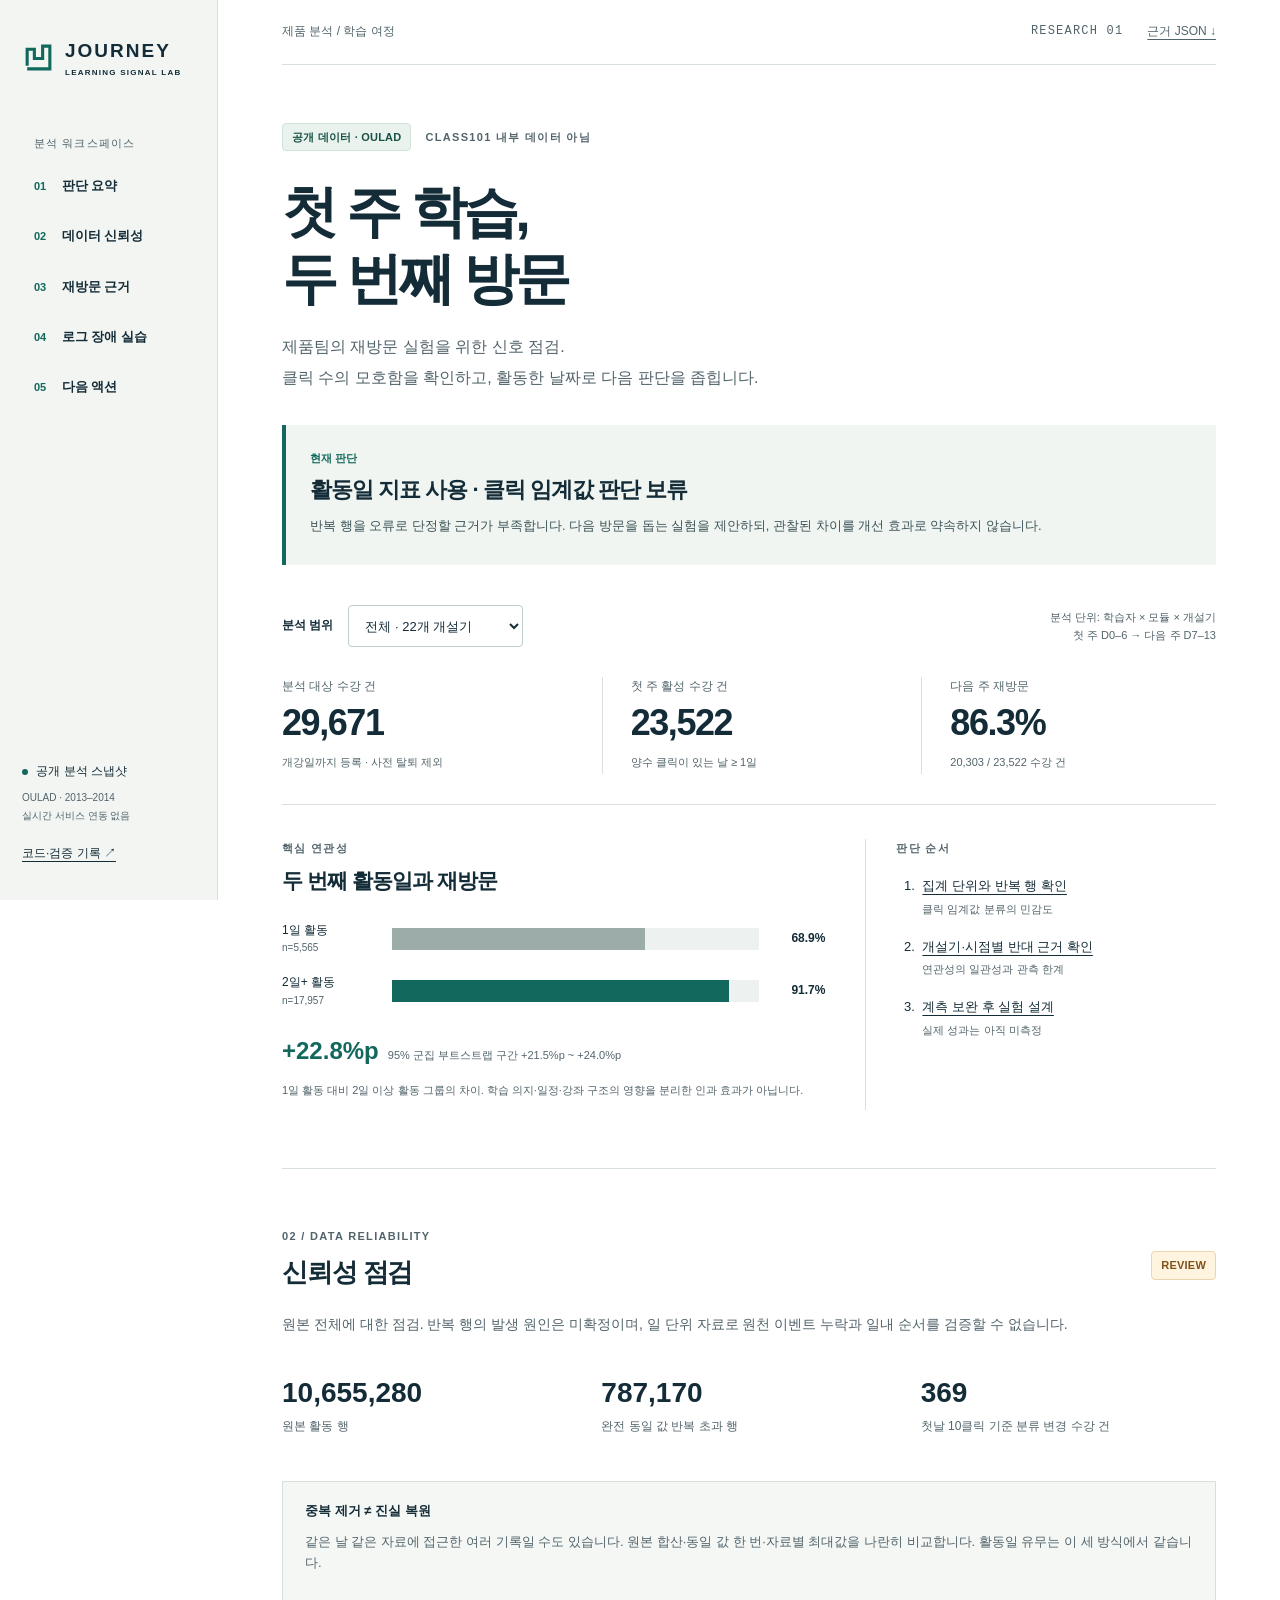
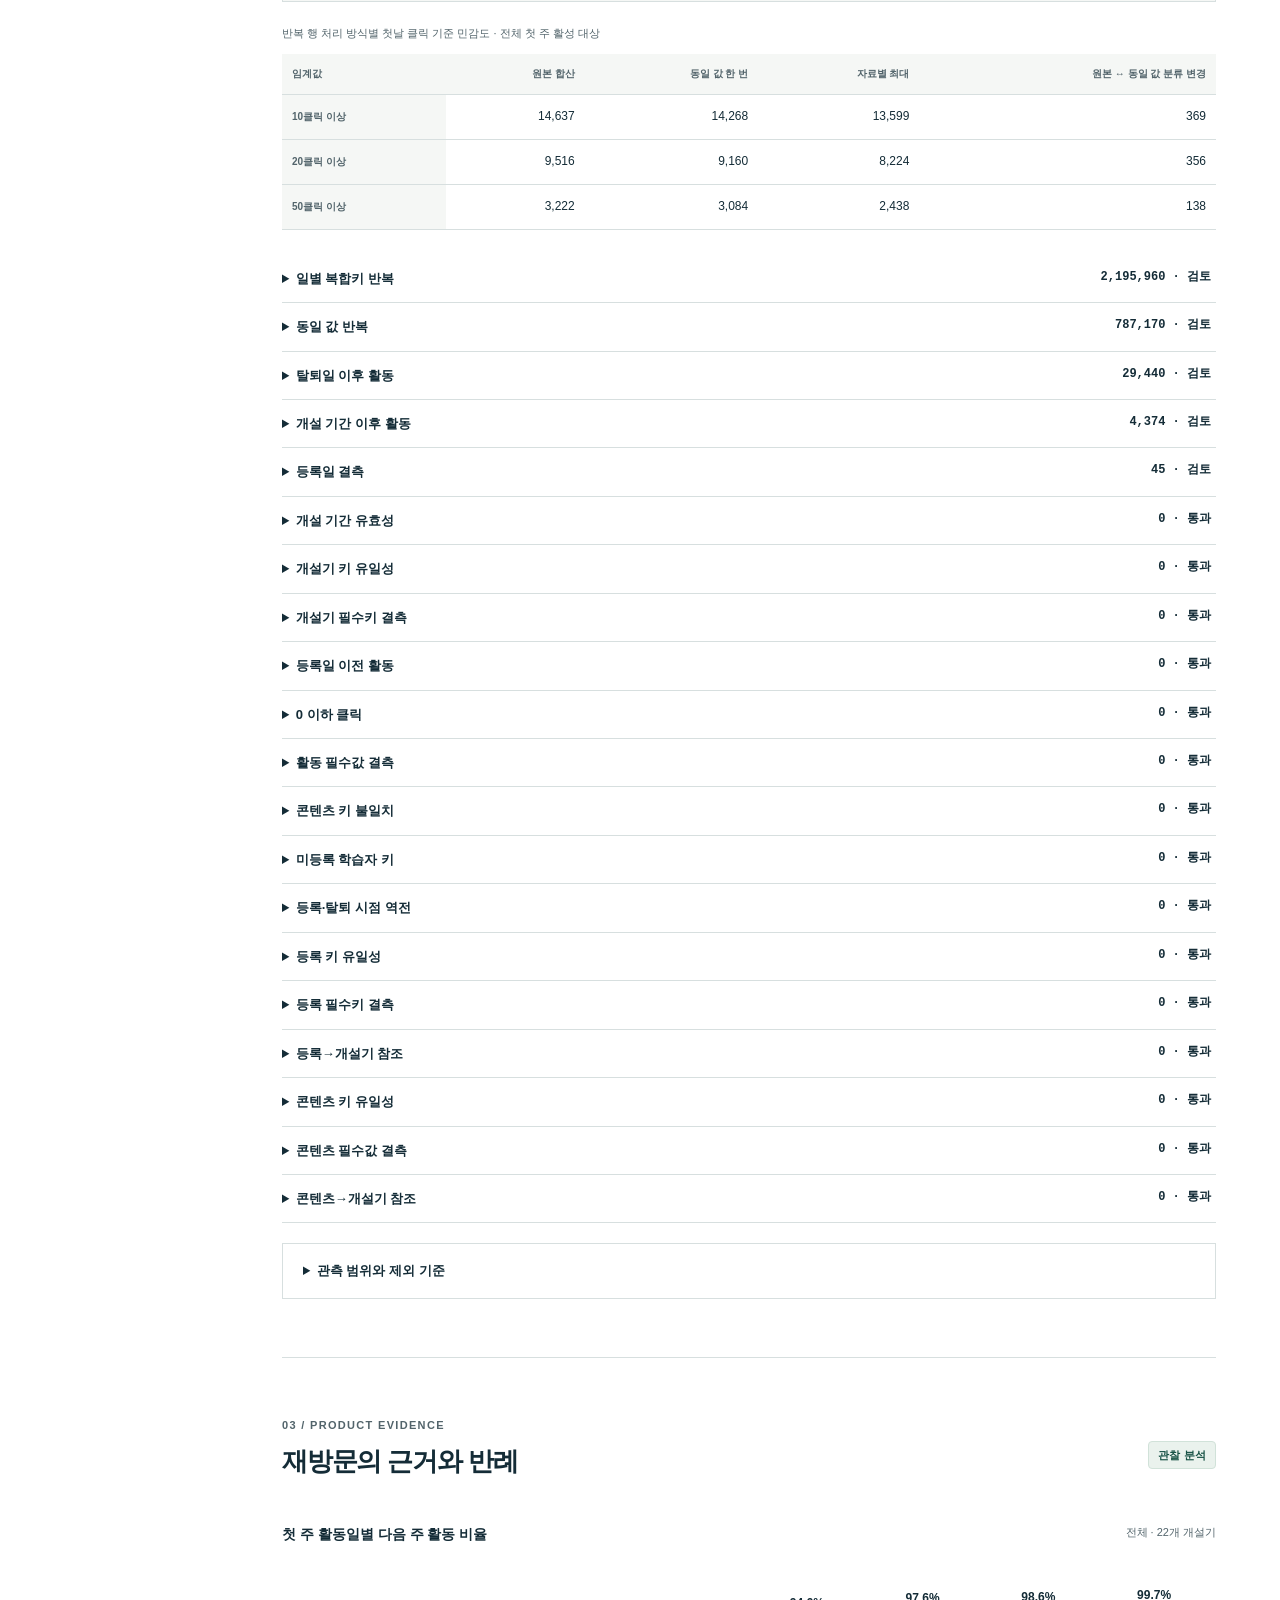
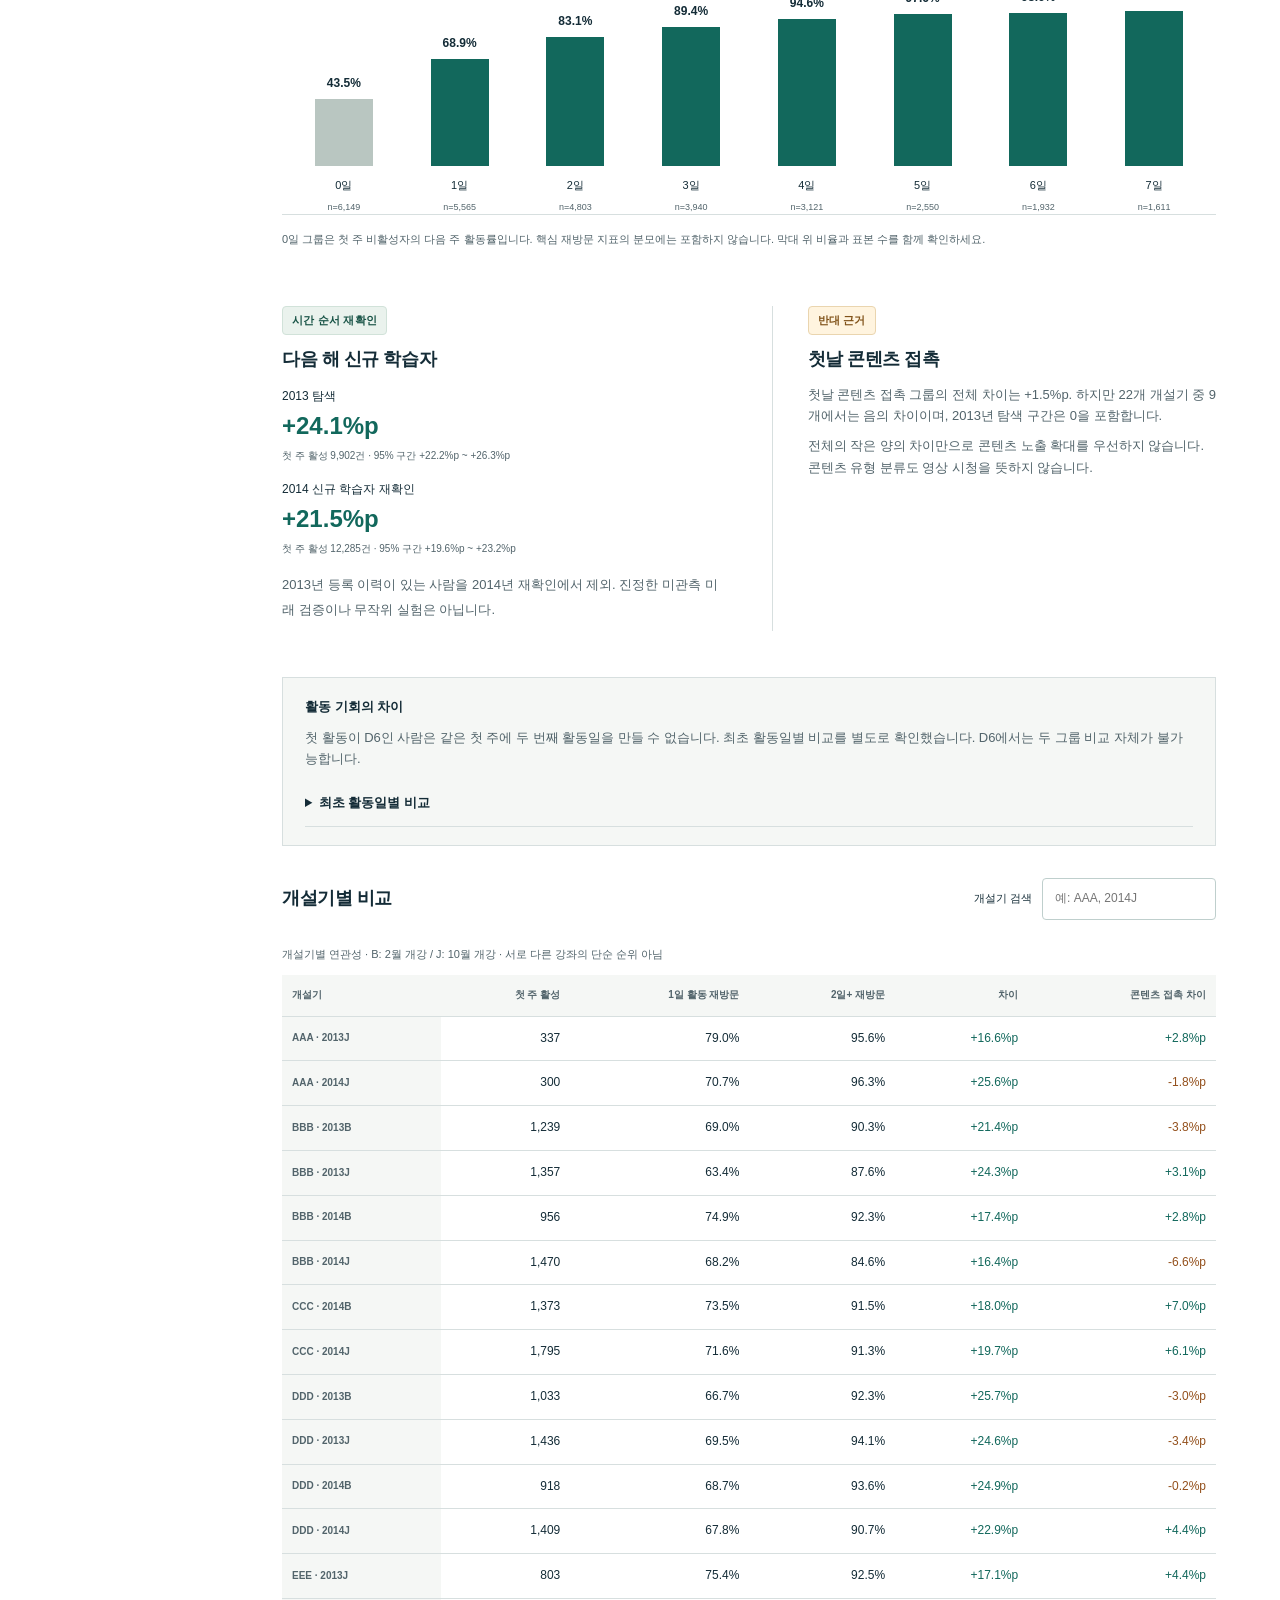
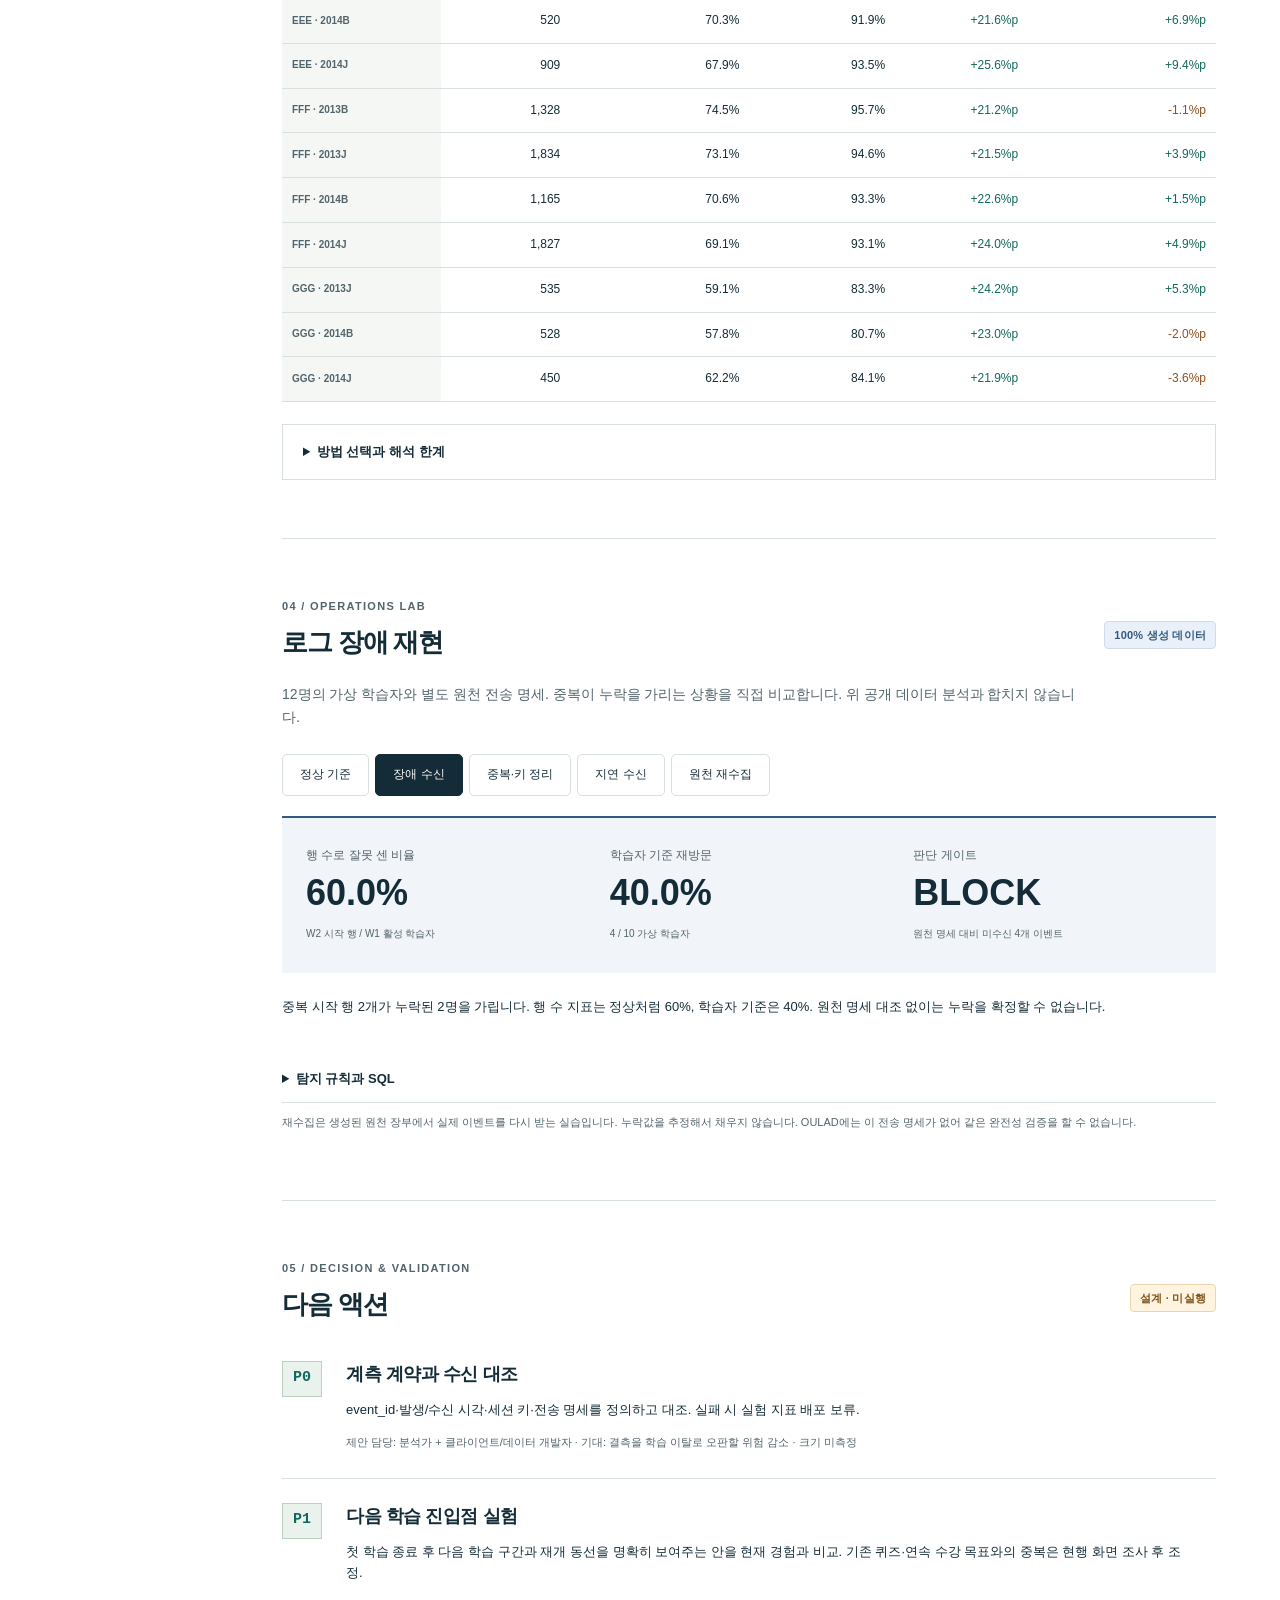
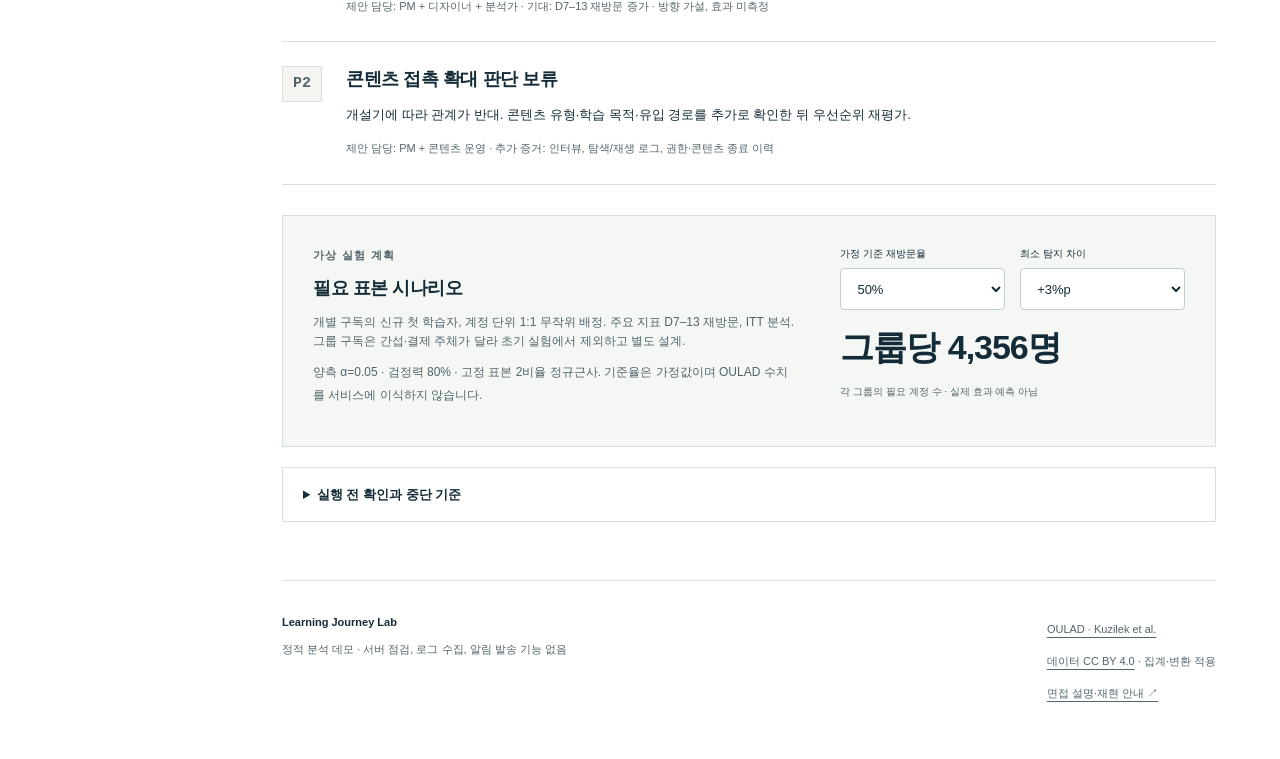
==== web/index.html @ f3c50904 "feat: publish validated learning journey analysis, fault lab and evidence UI" ====
<!doctype html>
<html lang="ko">
<head>
<meta charset="utf-8"><meta name="viewport" content="width=device-width,initial-scale=1">
<meta name="description" content="첫 주 학습 신호의 신뢰성을 점검하고 다음 주 재방문 실험의 근거를 검토하는 공개 데이터 분석 도구.">
<meta name="theme-color" content="#142c37"><title>Learning Journey Lab · 첫 주 학습 신호</title>
<link rel="stylesheet" href="style.css"><script src="report-contract.js" defer></script><script src="app.js" defer></script>
</head>
<body>
<a class="skip" href="#main">본문으로 이동</a>
<aside class="sidebar">
 <a class="brand" href="#overview" aria-label="Learning Journey Lab 요약"><svg viewBox="0 0 32 32" aria-hidden="true"><path d="M5 24V8h7v9h8V5h7v22H5" fill="none" stroke="currentColor" stroke-width="3"/></svg><span>JOURNEY<span class="brand-small">LEARNING SIGNAL LAB</span></span></a>
 <div class="nav-caption">분석 워크스페이스</div>
 <nav aria-label="주요 메뉴"><a href="#overview"><span>01</span> 판단 요약</a><a href="#reliability"><span>02</span> 데이터 신뢰성</a><a href="#analysis"><span>03</span> 재방문 근거</a><a href="#faults"><span>04</span> 로그 장애 실습</a><a href="#actions"><span>05</span> 다음 액션</a></nav>
 <div class="sidebar-bottom"><span class="status-dot"></span> 공개 분석 스냅샷<br><small>OULAD · 2013–2014<br>실시간 서비스 연동 없음</small><a href="https://github.com/sokldjs554/learning-journey-lab" target="_blank" rel="noopener">코드·검증 기록 ↗</a></div>
</aside>
<main id="main" tabindex="-1">
 <header class="topbar"><span>제품 분석 / 학습 여정</span><div><span class="mono">RESEARCH 01</span><a href="data/report.json" download>근거 JSON ↓</a></div></header>
 <div id="loading" class="state" role="status">분석 결과 불러오는 중…</div>
 <div id="error" class="state" role="alert" hidden><h1>분석 파일 로드 실패</h1><p>연결 상태 또는 배포 파일을 확인해 주세요. 불완전한 결과는 표시하지 않습니다.</p><button id="retry" type="button">다시 불러오기</button></div>
 <noscript><p class="state">이 분석 도구는 JavaScript가 필요합니다. <a href="https://github.com/sokldjs554/learning-journey-lab">저장소의 분석 보고서</a>에서도 같은 결과를 확인할 수 있습니다.</p></noscript>
 <div id="app" hidden>
 <section id="overview" class="section overview">
  <div class="eyebrow"><span id="real-source" class="tag">공개 데이터 · OULAD</span><span>CLASS101 내부 데이터 아님</span></div>
  <h1>첫 주 학습,<br>두 번째 방문</h1>
  <p class="intro">제품팀의 재방문 실험을 위한 신호 점검.<br>클릭 수의 모호함을 확인하고, 활동한 날짜로 다음 판단을 좁힙니다.</p>
  <div class="decision"><span class="decision-label">현재 판단</span><h2>활동일 지표 사용 · 클릭 임계값 판단 보류</h2><p>반복 행을 오류로 단정할 근거가 부족합니다. 다음 방문을 돕는 실험을 제안하되, 관찰된 차이를 개선 효과로 약속하지 않습니다.</p></div>
  <div class="scope"><div><label for="cohort">분석 범위</label><select id="cohort"><option value="all">전체 · 22개 개설기</option></select></div><p>분석 단위: 학습자 × 모듈 × 개설기<br>첫 주 D0–6 → 다음 주 D7–13</p></div>
  <div class="kpis" aria-live="polite"><div><span>분석 대상 수강 건</span><strong id="eligible">—</strong><small>개강일까지 등록 · 사전 탈퇴 제외</small></div><div><span>첫 주 활성 수강 건</span><strong id="w1">—</strong><small>양수 클릭이 있는 날 ≥ 1일</small></div><div><span>다음 주 재방문</span><strong id="return-rate">—</strong><small id="return-fraction">—</small></div></div>
  <div class="finding-grid"><div class="finding"><span class="eyebrow">핵심 연관성</span><h2>두 번째 활동일과 재방문</h2><div class="bars" id="comparison-bars"></div><p class="comparison-note"><strong id="difference">—</strong> <span id="difference-ci">—</span></p><p class="caption">1일 활동 대비 2일 이상 활동 그룹의 차이. 학습 의지·일정·강좌 구조의 영향을 분리한 인과 효과가 아닙니다.</p></div><aside class="reading"><span class="eyebrow">판단 순서</span><ol><li><a href="#reliability">집계 단위와 반복 행 확인</a><small>클릭 임계값 분류의 민감도</small></li><li><a href="#analysis">개설기·시점별 반대 근거 확인</a><small>연관성의 일관성과 관측 한계</small></li><li><a href="#actions">계측 보완 후 실험 설계</a><small>실제 성과는 아직 미측정</small></li></ol></aside></div>
 </section>
 <section id="reliability" class="section">
  <div class="section-heading"><div><span class="eyebrow">02 / DATA RELIABILITY</span><h2>신뢰성 점검</h2></div><span class="tag amber" id="quality-gate">REVIEW</span></div>
  <p class="section-lead">원본 전체에 대한 점검. 반복 행의 발생 원인은 미확정이며, 일 단위 자료로 원천 이벤트 누락과 일내 순서를 검증할 수 없습니다.</p>
  <div class="quality-summary"><div><strong id="raw-rows">—</strong><span>원본 활동 행</span></div><div><strong id="exact-repeats">—</strong><span>완전 동일 값 반복 초과 행</span></div><div><strong id="click-changes">—</strong><span>첫날 10클릭 기준 분류 변경 수강 건</span></div></div>
  <div class="notice"><strong>중복 제거 ≠ 진실 복원</strong><p>같은 날 같은 자료에 접근한 여러 기록일 수도 있습니다. 원본 합산·동일 값 한 번·자료별 최대값을 나란히 비교합니다. 활동일 유무는 이 세 방식에서 같습니다.</p></div>
  <div class="table-wrap" tabindex="0" role="region" aria-label="클릭 민감도 표"><table><caption>반복 행 처리 방식별 첫날 클릭 기준 민감도 · 전체 첫 주 활성 대상</caption><thead><tr><th scope="col">임계값</th><th scope="col">원본 합산</th><th scope="col">동일 값 한 번</th><th scope="col">자료별 최대</th><th scope="col">원본 ↔ 동일 값 분류 변경</th></tr></thead><tbody id="sensitivity-table"></tbody></table></div>
  <div id="quality-rules" class="rules"></div>
  <details class="method"><summary>관측 범위와 제외 기준</summary><p>등록일 결측, 개강 후 등록, 개강 전 탈퇴를 순서대로 제외합니다. 개강 이후 탈퇴자를 미래 정보로 분모에서 제거하지 않습니다. 클릭이 없는 날은 활동 미관측이며, 학습하지 않았다는 증거가 아닙니다. 개강 전 음수 날짜는 정상 범위입니다.</p><p id="exclusions"></p><p>이벤트 ID, 수신 시각, 영상 길이, 기기, 구독 결제 정보가 없습니다. 이 화면의 재방문은 VLE 활동의 대리지표이며 영상 수강·연간 구독 유지와 다릅니다.</p></details>
 </section>
 <section id="analysis" class="section">
  <div class="section-heading"><div><span class="eyebrow">03 / PRODUCT EVIDENCE</span><h2>재방문의 근거와 반례</h2></div><span class="tag">관찰 분석</span></div>
  <figure class="day-chart"><figcaption>첫 주 활동일별 다음 주 활동 비율 <small id="chart-scope">전체</small></figcaption><div id="day-bars" class="day-bars"></div><p class="caption">0일 그룹은 첫 주 비활성자의 다음 주 활동률입니다. 핵심 재방문 지표의 분모에는 포함하지 않습니다. 막대 위 비율과 표본 수를 함께 확인하세요.</p></figure>
  <div class="evidence-columns"><article><span class="tag">시간 순서 재확인</span><h3>다음 해 신규 학습자</h3><div id="temporal-results"></div><p class="caption">2013년 등록 이력이 있는 사람을 2014년 재확인에서 제외. 진정한 미관측 미래 검증이나 무작위 실험은 아닙니다.</p></article><article><span class="tag amber">반대 근거</span><h3>첫날 콘텐츠 접촉</h3><p id="counterevidence"></p><p>전체의 작은 양의 차이만으로 콘텐츠 노출 확대를 우선하지 않습니다. 콘텐츠 유형 분류도 영상 시청을 뜻하지 않습니다.</p></article></div>
  <div class="notice"><strong>활동 기회의 차이</strong><p>첫 활동이 D6인 사람은 같은 첫 주에 두 번째 활동일을 만들 수 없습니다. 최초 활동일별 비교를 별도로 확인했습니다. D6에서는 두 그룹 비교 자체가 불가능합니다.</p><details><summary>최초 활동일별 비교</summary><div class="table-wrap" tabindex="0" role="region" aria-label="최초 활동일별 비교 표"><table><caption>같은 날짜에 시작한 그룹 안의 2일 이상 − 1일 활동 차이</caption><thead><tr><th>최초 활동일</th><th>1일 그룹</th><th>2일+ 그룹</th><th>차이</th></tr></thead><tbody id="start-strata"></tbody></table></div></details></div>
  <div class="table-toolbar"><h3>개설기별 비교</h3><label>개설기 검색 <input id="cohort-search" type="search" placeholder="예: AAA, 2014J" autocomplete="off"></label></div>
  <div class="table-wrap" tabindex="0" role="region" aria-label="개설기별 비교 표"><table><caption>개설기별 연관성 · B: 2월 개강 / J: 10월 개강 · 서로 다른 강좌의 단순 순위 아님</caption><thead><tr><th scope="col">개설기</th><th scope="col">첫 주 활성</th><th scope="col">1일 활동 재방문</th><th scope="col">2일+ 재방문</th><th scope="col">차이</th><th scope="col">콘텐츠 접촉 차이</th></tr></thead><tbody id="cohort-table"></tbody></table></div>
  <p id="cohort-empty" class="state" role="status" hidden>검색 결과 없음 · 모듈 코드 또는 개설기를 다시 입력해 주세요.</p>
  <details class="method"><summary>방법 선택과 해석 한계</summary><p>반복 수강은 같은 사람 안에서 관련되므로 학습자 단위로 묶어 재추출하는 부트스트랩을 사용했습니다. 전체 1,000회, 개설기·최초 활동일 500회, seed 101. 구간은 이 표본 내 불확실성만 표현하며 다른 서비스로의 일반화나 교란을 해결하지 않습니다.</p><p>처리 시점과 비교 집단이 없어 DiD를, 관측되지 않은 학습 의지와 교란을 해결할 수 없어 DoubleML을 채택하지 않았습니다. 예측 모델이 없으므로 SHAP도 필요하지 않습니다. 일별 집계와 시간에 따라 달라지는 수강 일정에서 정상성 가정이 불명확하므로 Markov 예측을 추가하지 않았습니다.</p><p id="strict-result"></p></details>
 </section>
 <section id="faults" class="section lab">
  <div class="section-heading"><div><span class="eyebrow">04 / OPERATIONS LAB</span><h2>로그 장애 재현</h2></div><span class="tag synthetic">100% 생성 데이터</span></div>
  <p class="section-lead">12명의 가상 학습자와 별도 원천 전송 명세. 중복이 누락을 가리는 상황을 직접 비교합니다. 위 공개 데이터 분석과 합치지 않습니다.</p>
  <div class="stage-tabs" role="group" aria-label="로그 처리 단계"><button data-stage="truth" type="button">정상 기준</button><button data-stage="observed" type="button" aria-pressed="true">장애 수신</button><button data-stage="clean" type="button">중복·키 정리</button><button data-stage="late" type="button">지연 수신</button><button data-stage="replay" type="button">원천 재수집</button></div>
  <div class="lab-results" aria-live="polite"><div><span>행 수로 잘못 센 비율</span><strong id="lab-naive">—</strong><small>W2 시작 행 / W1 활성 학습자</small></div><div><span>학습자 기준 재방문</span><strong id="lab-rate">—</strong><small id="lab-fraction">—</small></div><div><span>판단 게이트</span><strong id="lab-gate">—</strong><small id="lab-missing">—</small></div></div>
  <p id="lab-explanation" class="lab-explanation"></p>
  <details><summary>탐지 규칙과 SQL</summary><div id="fault-rules"></div></details>
  <p class="caption">재수집은 생성된 원천 장부에서 실제 이벤트를 다시 받는 실습입니다. 누락값을 추정해서 채우지 않습니다. OULAD에는 이 전송 명세가 없어 같은 완전성 검증을 할 수 없습니다.</p>
 </section>
 <section id="actions" class="section">
  <div class="section-heading"><div><span class="eyebrow">05 / DECISION & VALIDATION</span><h2>다음 액션</h2></div><span class="tag amber">설계 · 미실행</span></div>
  <div class="action-row"><span class="priority">P0</span><div><h3>계측 계약과 수신 대조</h3><p>event_id·발생/수신 시각·세션 키·전송 명세를 정의하고 대조. 실패 시 실험 지표 배포 보류.</p><small>제안 담당: 분석가 + 클라이언트/데이터 개발자 · 기대: 결측을 학습 이탈로 오판할 위험 감소 · 크기 미측정</small></div></div>
  <div class="action-row"><span class="priority">P1</span><div><h3>다음 학습 진입점 실험</h3><p>첫 학습 종료 후 다음 학습 구간과 재개 동선을 명확히 보여주는 안을 현재 경험과 비교. 기존 퀴즈·연속 수강 목표와의 중복은 현행 화면 조사 후 조정.</p><small>제안 담당: PM + 디자이너 + 분석가 · 기대: D7–13 재방문 증가 · 방향 가설, 효과 미측정</small></div></div>
  <div class="action-row"><span class="priority muted">P2</span><div><h3>콘텐츠 접촉 확대 판단 보류</h3><p>개설기에 따라 관계가 반대. 콘텐츠 유형·학습 목적·유입 경로를 추가로 확인한 뒤 우선순위 재평가.</p><small>제안 담당: PM + 콘텐츠 운영 · 추가 증거: 인터뷰, 탐색/재생 로그, 권한·콘텐츠 종료 이력</small></div></div>
  <div class="experiment"><div><span class="eyebrow">가상 실험 계획</span><h3>필요 표본 시나리오</h3><p>개별 구독의 신규 첫 학습자, 계정 단위 1:1 무작위 배정. 주요 지표 D7–13 재방문, ITT 분석. 그룹 구독은 간섭·결제 주체가 달라 초기 실험에서 제외하고 별도 설계.</p><p class="caption">양측 α=0.05 · 검정력 80% · 고정 표본 2비율 정규근사. 기준율은 가정값이며 OULAD 수치를 서비스에 이식하지 않습니다.</p></div><div class="sample-controls"><label for="baseline">가정 기준 재방문율<select id="baseline"><option value="0.3">30%</option><option value="0.5" selected>50%</option><option value="0.7">70%</option></select></label><label for="mde">최소 탐지 차이<select id="mde"><option value="0.03" selected>+3%p</option><option value="0.05">+5%p</option></select></label><strong id="sample-size">—</strong><small>각 그룹의 필요 계정 수 · 실제 효과 예측 아님</small></div></div>
  <details class="method"><summary>실행 전 확인과 중단 기준</summary><p>사전 A/A 점검, 배정 비율 이상(SRM), 양 군 로그 누락률, 기기별 오류를 확인합니다. 재생 오류·불만·알림 해제·환불을 가드레일로 관찰합니다. 로그 누락 또는 배정 오염이면 해석을 보류합니다. 전원 13일 관찰 완료 후 고정 분석하며 중간 유의성에 따라 조기 종료하지 않습니다.</p><p>대상 유입량으로 모집 기간을 산정하고 학습 일정의 주간 주기를 포함합니다. 연간 구독 유지 효과는 별도의 장기 추적이 필요합니다. 실험 노출·결제·구독 권한·콘텐츠 종료·재생 오류 로그와 실제 사용자 관찰이 추가로 필요합니다.</p></details>
 </section>
 <footer><div><strong>Learning Journey Lab</strong><p>정적 분석 데모 · 서버 점검, 로그 수집, 알림 발송 기능 없음</p></div><div><a href="https://doi.org/10.1038/sdata.2017.171">OULAD · Kuzilek et al.</a><br><a href="https://creativecommons.org/licenses/by/4.0/">데이터 CC BY 4.0</a> · 집계·변환 적용<br><a href="https://github.com/sokldjs554/learning-journey-lab/blob/main/docs/interview-guide.md">면접 설명·재현 안내 ↗</a></div></footer>
 </div>
</main>
</body></html>
---- web/style.css ----
:root{--ink:#142c37;--muted:#52646b;--line:#d7dfdf;--paper:#fff;--wash:#f5f7f5;--accent:#12685c;--amber:#805219;--amber-bg:#fff4df;--blue:#315a82}*{box-sizing:border-box}html{scroll-behavior:smooth;scroll-padding-top:30px}body{margin:0;color:var(--ink);font:15px/1.65 -apple-system,BlinkMacSystemFont,"Segoe UI","Noto Sans KR",sans-serif;background:var(--paper)}a{color:inherit;text-underline-offset:4px}button,input,select{font:inherit;color:inherit}button,select{cursor:pointer}button{background:white;border:1px solid var(--line);padding:10px 17px;border-radius:5px}button:hover{border-color:var(--ink)}button:focus-visible,a:focus-visible,input:focus-visible,select:focus-visible,summary:focus-visible{outline:3px solid #357ce1;outline-offset:4px}[hidden]{display:none!important}.skip{position:fixed;left:12px;top:-100px;z-index:20;background:var(--ink);color:white;padding:12px}.skip:focus{top:12px}.sidebar{position:fixed;inset:0 auto 0 0;width:218px;padding:35px 22px;background:#f2f5f2;border-right:1px solid var(--line);display:flex;flex-direction:column}.brand{display:flex;gap:10px;align-items:center;text-decoration:none;font-size:19px;font-weight:800;letter-spacing:2px}.brand svg{width:33px;color:var(--accent);flex:none}.brand-small{display:block;font-size:8px;letter-spacing:1.25px;font-weight:600}.nav-caption{font-size:11px;color:var(--muted);margin:54px 12px 12px;letter-spacing:.1em}nav{display:grid;gap:7px}nav a{padding:11px 12px;text-decoration:none;border-radius:5px;font-size:13px;font-weight:600}nav a:hover{background:#e4ebe5}nav a span{margin-right:12px;font-size:11px;color:var(--accent)}.sidebar-bottom{margin-top:auto;font-size:12px;line-height:1.8}.sidebar-bottom small{display:block;color:var(--muted);margin:7px 0 18px}.status-dot{display:inline-block;background:var(--accent);width:6px;height:6px;border-radius:100%;margin-right:5px}main{margin-left:218px;max-width:1600px;padding:0 64px;outline:none}.topbar{display:flex;justify-content:space-between;border-bottom:1px solid var(--line);padding:22px 0;color:var(--muted);font-size:12px}.topbar>div{display:flex;gap:24px}.mono{font-family:monospace;letter-spacing:.1em}.section{padding:58px 0;border-bottom:1px solid var(--line);scroll-margin-top:8px}.eyebrow{font-size:11px;letter-spacing:.12em;font-weight:650;color:var(--muted);display:flex;align-items:center;gap:14px;flex-wrap:wrap}.tag{display:inline-flex;align-items:center;padding:4px 9px;background:#eaf2ed;color:#175245;border:1px solid #d1e2d9;border-radius:4px;font-size:11px;letter-spacing:.02em;font-weight:600;white-space:nowrap}.tag.amber{background:var(--amber-bg);color:var(--amber);border-color:#ead5af}.tag.synthetic{background:#eaf0f9;color:var(--blue);border-color:#d0dbeb}h1{font-size:56px;letter-spacing:-.065em;line-height:1.2;margin:27px 0 20px;font-weight:750}h2{font-size:26px;letter-spacing:-.045em;line-height:1.4;margin:9px 0 14px}h3{font-size:18px;line-height:1.5;letter-spacing:-.025em;margin:11px 0}p{margin:9px 0}.intro{font-size:16px;color:var(--muted);line-height:1.9}.decision{margin-top:32px;border-left:4px solid var(--accent);padding:20px 24px;background:#f0f5f1}.decision h2{font-size:22px;margin:5px 0 8px}.decision p{color:#3c5357;font-size:13px;max-width:810px}.decision-label{color:var(--accent);font-size:11px;font-weight:700}.scope{margin-top:34px;display:flex;align-items:center;justify-content:space-between;gap:22px}.scope>div{display:flex;align-items:center;gap:15px}.scope label{font-size:12px;font-weight:650;white-space:nowrap}.scope p{color:var(--muted);font-size:11px;text-align:right}select,input{border:1px solid #bfcfcd;border-radius:4px;padding:9px 34px 9px 12px;max-width:100%;background:white;min-height:42px}input{padding-right:10px}select{font-size:13px}.kpis{display:grid;grid-template-columns:repeat(3,1fr);padding:24px 0 30px;border-bottom:1px solid var(--line);gap:25px}.kpis>div+div{border-left:1px solid var(--line);padding-left:28px}.kpis span,.quality-summary span,.lab-results span{display:block;font-size:12px;color:var(--muted)}.kpis strong{display:block;font-size:36px;line-height:1.45;font-weight:600;letter-spacing:-.04em;font-variant-numeric:tabular-nums}.kpis small{font-size:11px;color:var(--muted)}.finding-grid{display:grid;grid-template-columns:1.55fr 1fr;gap:40px;margin-top:34px}.finding h2{font-size:21px}.reading{border-left:1px solid var(--line);padding-left:30px}.reading ol{padding-left:22px;font-size:13px}.reading li{padding-left:4px;margin:18px 0}.reading small{display:block;color:var(--muted);margin-top:3px;font-size:11px}.bars{margin-top:25px}.bar-row{display:grid;grid-template-columns:100px 1fr 56px;align-items:center;gap:10px;font-size:12px;margin:16px 0}.bar-track{height:22px;background:#edf1ef;overflow:hidden}.bar-fill{background:var(--accent);height:100%;min-width:1px}.bar-fill.secondary{background:#9caca9}.bar-row small{color:var(--muted);font-size:10px;display:block}.bar-row strong{text-align:right}.comparison-note{font-size:11px;color:var(--muted);margin-top:22px}.comparison-note strong{font-size:24px;color:var(--accent);margin-right:6px;font-variant-numeric:tabular-nums}.caption{font-size:11px;line-height:1.9;color:var(--muted)}.section-heading{display:flex;align-items:center;justify-content:space-between;gap:15px}.section-lead{max-width:810px;font-size:14px;color:var(--muted)}.quality-summary{display:grid;grid-template-columns:repeat(3,1fr);gap:24px;padding:25px 0}.quality-summary strong{display:block;font-size:28px;font-variant-numeric:tabular-nums}.notice{background:var(--wash);padding:18px 22px;border:1px solid var(--line);margin:20px 0;font-size:13px}.notice strong{font-size:13px}.notice p{color:var(--muted)}.table-wrap{overflow-x:auto;margin:22px 0;max-width:100%}table{width:100%;border-collapse:collapse;white-space:nowrap;font-size:12px;text-align:right}caption{text-align:left;white-space:normal;color:var(--muted);font-size:11px;padding-bottom:12px}th,td{padding:12px 10px;border-bottom:1px solid var(--line);font-variant-numeric:tabular-nums}th{font-size:10px;font-weight:600;color:var(--muted);background:var(--wash)}th:first-child,td:first-child{text-align:left}tbody tr:hover{background:#f7f9f6}.rules{margin-top:25px}details{border-bottom:1px solid var(--line);font-size:13px;padding:13px 0}summary{cursor:pointer;font-weight:600}summary span{float:right;font-family:monospace;font-size:12px;margin-right:5px}.rules details>div{padding:7px 0 2px 18px;color:var(--muted);font-size:12px}.method{margin-top:20px;border:1px solid var(--line);padding:16px 20px}.method p{color:var(--muted);font-size:12px;margin-top:16px}.day-chart{margin:30px 0}.day-chart figcaption{font-weight:600;font-size:14px}.day-chart figcaption small{float:right;color:var(--muted);font-size:11px;font-weight:400}.day-bars{display:grid;grid-template-columns:repeat(8,minmax(0,1fr));gap:16px;height:245px;align-items:end;margin:24px 0 14px;border-bottom:1px solid var(--line);padding:0 12px 0}.day-col{display:flex;flex-direction:column;align-items:center;height:100%;justify-content:flex-end;gap:5px;font-size:11px;min-width:0}.day-col strong{font-size:12px;font-weight:600;white-space:nowrap}.day-rect{width:100%;max-width:58px;background:var(--accent);min-height:1px}.day-col:first-child .day-rect{background:#b9c6c1}.day-col small{font-size:9px;color:var(--muted);white-space:nowrap}.day-col .day-label{padding-top:5px}.evidence-columns{display:grid;grid-template-columns:1fr 1fr;gap:45px;padding:26px 0}.evidence-columns article+article{padding-left:35px;border-left:1px solid var(--line)}.evidence-columns p{font-size:13px;color:var(--muted)}.temporal-line{margin:14px 0;font-size:12px}.temporal-line strong{font-size:24px;color:var(--accent);display:block}.temporal-line small{font-size:10px;color:var(--muted)}.table-toolbar{display:flex;align-items:center;justify-content:space-between;margin-top:28px;gap:20px}.table-toolbar label{font-size:11px;display:flex;align-items:center;gap:10px}.table-toolbar input{font-size:12px;max-width:210px}.stage-tabs{display:flex;gap:6px;margin:25px 0 0;flex-wrap:wrap}.stage-tabs button{font-size:12px}.stage-tabs button[aria-pressed=true]{color:white;background:var(--ink);border-color:var(--ink)}.lab-results{display:grid;grid-template-columns:repeat(3,1fr);background:#f1f4f8;border-top:2px solid var(--blue);padding:28px 24px;margin-top:20px;gap:25px}.lab-results strong{display:block;font-size:36px;font-weight:650;line-height:1.5}.lab-results small{color:var(--muted);font-size:10px}.lab-explanation{font-size:13px;padding:14px 0;min-height:64px}pre{overflow:auto;max-width:100%;padding:14px;background:#f2f4f6;font-size:11px}.action-row{display:flex;gap:24px;padding:24px 0;border-bottom:1px solid var(--line)}.priority{display:inline-flex;align-items:center;justify-content:center;flex:none;border:1px solid #bad1c3;background:#eaf2ed;color:var(--accent);height:36px;width:40px;font-family:monospace;font-weight:700}.priority.muted{background:#f4f4f0;color:var(--muted);border-color:var(--line)}.action-row h3{margin-top:0}.action-row p{font-size:13px;max-width:850px}.action-row small{color:var(--muted);font-size:11px}.experiment{display:grid;grid-template-columns:1.4fr 1fr;gap:45px;padding:30px;background:var(--wash);margin-top:30px;border:1px solid var(--line)}.experiment p{font-size:12px;color:var(--muted)}.sample-controls{display:grid;grid-template-columns:1fr 1fr;gap:15px;align-content:start}.sample-controls label{font-size:10px}.sample-controls select{width:100%;display:block;margin-top:6px}.sample-controls strong{grid-column:1/-1;font-size:34px;line-height:1.3;letter-spacing:-.03em}.sample-controls small{grid-column:1/-1;font-size:10px;color:var(--muted)}footer{display:flex;justify-content:space-between;gap:30px;padding:32px 0 50px;font-size:11px;color:var(--muted)}footer strong{color:var(--ink)}.state{padding:40px 20px;background:var(--wash);text-align:center;font-size:14px}.state h1{font-size:25px}.positive{color:var(--accent)}.negative{color:#93501c}
@media(min-width:1600px){main{padding:0 90px}.overview{padding-top:65px}}
@media(max-width:1150px){.sidebar{width:180px;padding:30px 15px}.brand{font-size:16px}.brand-small{font-size:7px}.brand svg{width:27px}main{margin-left:180px;padding:0 30px}.finding-grid{gap:25px}.bar-row{grid-template-columns:80px 1fr 50px;gap:6px}.experiment{gap:25px;padding:22px}}
@media(max-width:850px){.sidebar{position:static;width:auto;border-right:0;border-bottom:1px solid var(--line);padding:18px 22px}.brand{font-size:18px}.brand-small{font-size:8px}.nav-caption,.sidebar-bottom{display:none}nav{display:flex;margin-top:18px;gap:18px;overflow:auto}nav a{padding:0;font-size:11px;white-space:nowrap}nav a span{display:none}main{margin-left:0;padding:0 24px}.topbar{padding:16px 0}.section{padding:38px 0}h1{font-size:46px}.finding-grid{grid-template-columns:1fr}.reading{padding:20px 0 0;border-left:0;border-top:1px solid var(--line)}.reading ol{display:flex;gap:35px;margin:10px 0}.reading li{flex:1;margin:5px 0}.evidence-columns{gap:25px}.evidence-columns article+article{padding-left:25px}.day-bars{gap:10px}.experiment{grid-template-columns:1fr}.sample-controls{max-width:450px}}
@media(max-width:540px){body{font-size:14px}main{padding:0 20px}.sidebar{padding:17px 20px}nav{gap:20px}.topbar{font-size:10px}.topbar>div{gap:0}.topbar .mono{display:none}.eyebrow{font-size:9px;gap:8px}h1{font-size:43px;margin-top:23px}.intro{font-size:13px}.decision{padding:16px;margin-top:25px}.decision h2{font-size:18px}.decision p{font-size:12px}.scope{display:block}.scope>div{display:block}.scope label{display:block;margin-bottom:7px}.scope select{width:100%}.scope p{text-align:left;font-size:10px;margin-top:12px}.kpis{gap:8px;padding:20px 0}.kpis>div+div{padding-left:12px}.kpis strong{font-size:26px}.kpis span{font-size:10px}.kpis small{font-size:9px;line-height:1.6;display:block}.reading ol{display:block;padding-left:20px}.reading li{margin:15px 0}.section-heading h2{font-size:23px}.quality-summary{gap:15px;grid-template-columns:1fr}.quality-summary>div{display:flex;align-items:baseline;justify-content:space-between;gap:15px}.quality-summary strong{font-size:25px}.quality-summary span{text-align:right;font-size:11px}.notice{padding:15px}.day-bars{height:220px;gap:6px;padding:0}.day-col strong{font-size:9px}.day-col small{font-size:8px}.day-chart figcaption{font-size:12px}.day-chart figcaption small{float:none;display:block}.evidence-columns{grid-template-columns:1fr;gap:20px}.evidence-columns article+article{padding:24px 0 0;border-left:0;border-top:1px solid var(--line)}.table-toolbar{align-items:flex-start;flex-direction:column;gap:7px}.table-toolbar h3{margin:0}.table-toolbar label{width:100%;justify-content:space-between}.table-toolbar input{flex:1;width:0}.lab-results{padding:20px 14px;gap:12px;grid-template-columns:1fr 1fr}.lab-results>div:last-child{grid-column:1/-1;border-top:1px solid #cad5e0;padding-top:15px}.lab-results strong{font-size:31px}.stage-tabs button{font-size:10px;padding:9px 10px;min-height:42px}.action-row{gap:16px}.priority{width:34px;height:32px;font-size:12px}.action-row h3{font-size:17px}.experiment{padding:20px}.sample-controls strong{font-size:30px}footer{flex-direction:column;gap:12px}summary span{font-size:10px}table{font-size:11px}th,td{padding:10px 8px}.tag{font-size:9px}}
@media(prefers-reduced-motion:reduce){html{scroll-behavior:auto}}

footer a{display:inline-flex;align-items:center;min-height:28px;margin:2px 0}.table-wrap:focus-visible{outline:3px solid #357ce1;outline-offset:3px}
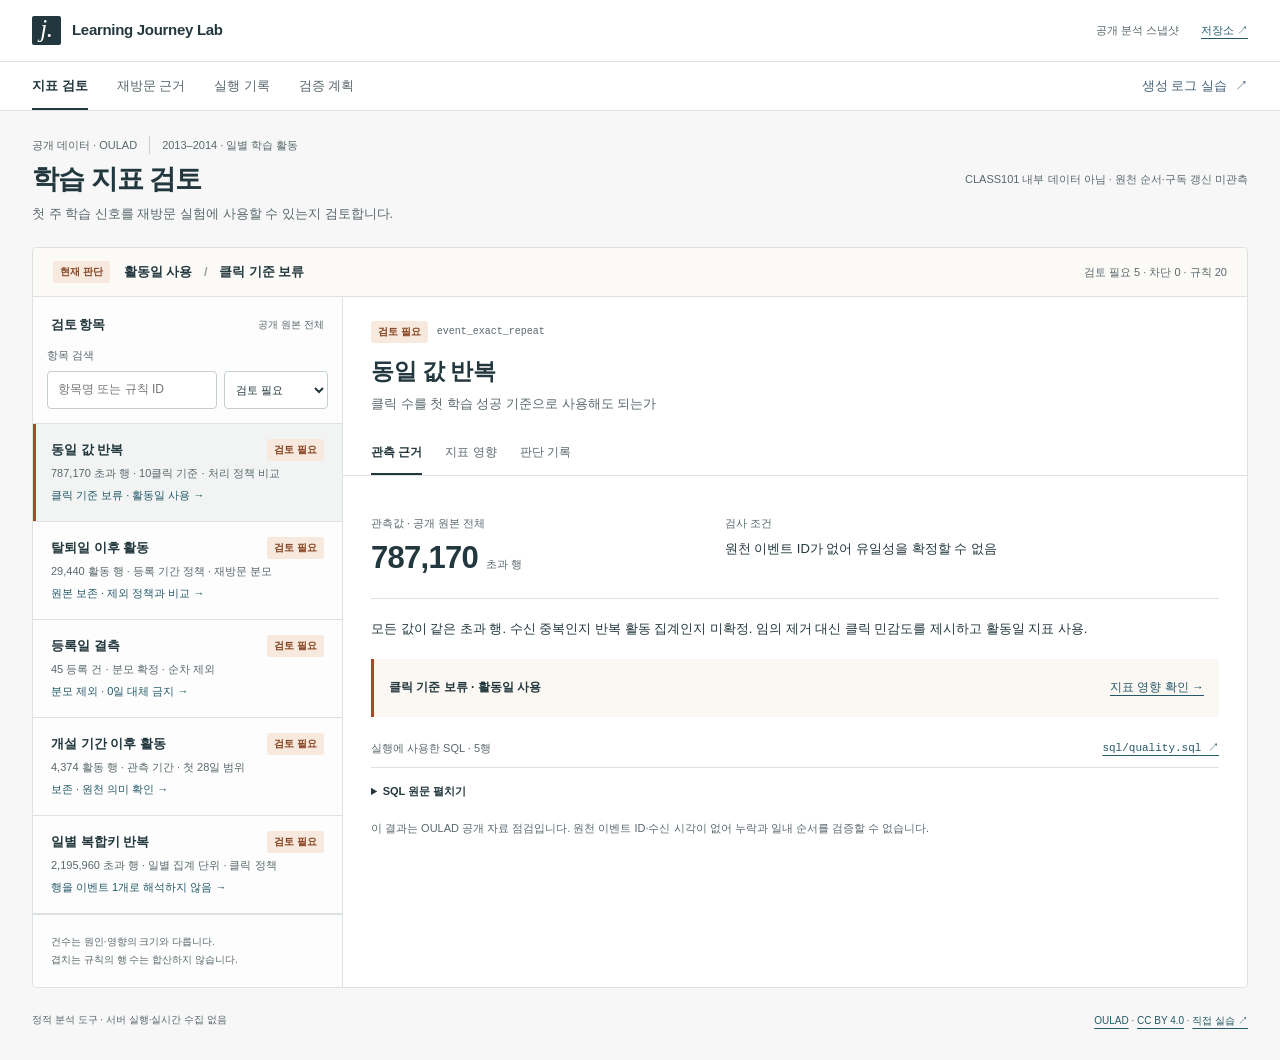
==== commit a9ba161d: "feat: redesign evidence review workflow and validate scope, history and data integrity" ====
--- a/web/index.html
+++ b/web/index.html
@@ -2,70 +2,79 @@
 <html lang="ko">
 <head>
 <meta charset="utf-8"><meta name="viewport" content="width=device-width,initial-scale=1">
-<meta name="description" content="첫 주 학습 신호의 신뢰성을 점검하고 다음 주 재방문 실험의 근거를 검토하는 공개 데이터 분석 도구.">
-<meta name="theme-color" content="#142c37"><title>Learning Journey Lab · 첫 주 학습 신호</title>
-<link rel="stylesheet" href="style.css"><script src="report-contract.js" defer></script><script src="app.js" defer></script>
+<meta name="description" content="학습 지표의 품질 문제, 분석 영향과 판단 기록을 함께 검토하는 공개 데이터 작업 화면.">
+<meta name="theme-color" content="#263c42"><title>Learning Journey Lab · 학습 지표 검토</title>
+<link rel="stylesheet" href="style.css">
+<script src="report-contract.js" defer></script><script src="catalog.js" defer></script><script src="app.js" defer></script>
 </head>
 <body>
 <a class="skip" href="#main">본문으로 이동</a>
-<aside class="sidebar">
- <a class="brand" href="#overview" aria-label="Learning Journey Lab 요약"><svg viewBox="0 0 32 32" aria-hidden="true"><path d="M5 24V8h7v9h8V5h7v22H5" fill="none" stroke="currentColor" stroke-width="3"/></svg><span>JOURNEY<span class="brand-small">LEARNING SIGNAL LAB</span></span></a>
- <div class="nav-caption">분석 워크스페이스</div>
- <nav aria-label="주요 메뉴"><a href="#overview"><span>01</span> 판단 요약</a><a href="#reliability"><span>02</span> 데이터 신뢰성</a><a href="#analysis"><span>03</span> 재방문 근거</a><a href="#faults"><span>04</span> 로그 장애 실습</a><a href="#actions"><span>05</span> 다음 액션</a></nav>
- <div class="sidebar-bottom"><span class="status-dot"></span> 공개 분석 스냅샷<br><small>OULAD · 2013–2014<br>실시간 서비스 연동 없음</small><a href="https://github.com/sokldjs554/learning-journey-lab" target="_blank" rel="noopener">코드·검증 기록 ↗</a></div>
-</aside>
+<header class="app-header"><a class="brand" href="?view=review" aria-label="Learning Journey Lab 검토 화면"><span class="brand-mark" aria-hidden="true">j.</span><span>Learning Journey Lab</span></a><div class="header-meta"><span>공개 분석 스냅샷</span><a href="https://github.com/sokldjs554/learning-journey-lab" target="_blank" rel="noopener">저장소 ↗</a></div></header>
+<nav class="workspace-nav" aria-label="작업 화면"><a href="?view=review" data-view="review">지표 검토</a><a href="?view=analysis" data-view="analysis">재방문 근거</a><a href="?view=runs" data-view="runs">실행 기록</a><a href="?view=plan" data-view="plan">검증 계획</a><a href="?view=lab" data-view="lab" class="lab-nav">생성 로그 실습 <span aria-hidden="true">↗</span></a></nav>
 <main id="main" tabindex="-1">
- <header class="topbar"><span>제품 분석 / 학습 여정</span><div><span class="mono">RESEARCH 01</span><a href="data/report.json" download>근거 JSON ↓</a></div></header>
- <div id="loading" class="state" role="status">분석 결과 불러오는 중…</div>
- <div id="error" class="state" role="alert" hidden><h1>분석 파일 로드 실패</h1><p>연결 상태 또는 배포 파일을 확인해 주세요. 불완전한 결과는 표시하지 않습니다.</p><button id="retry" type="button">다시 불러오기</button></div>
- <noscript><p class="state">이 분석 도구는 JavaScript가 필요합니다. <a href="https://github.com/sokldjs554/learning-journey-lab">저장소의 분석 보고서</a>에서도 같은 결과를 확인할 수 있습니다.</p></noscript>
+ <div id="loading" class="state" role="status">분석 근거 불러오는 중…</div>
+ <div id="error" class="state" role="alert" hidden><h1 id="error-title">근거 파일 확인 실패</h1><p id="error-description">연결 상태 또는 파일 간 정합성을 확인해 주세요. 확인되지 않은 판단은 표시하지 않습니다.</p><button id="retry" type="button">다시 불러오기</button></div>
+ <noscript><p class="state">JavaScript를 켜거나 <a href="https://github.com/sokldjs554/learning-journey-lab/blob/main/reports/findings.md">분석 보고서</a>를 확인해 주세요.</p></noscript>
  <div id="app" hidden>
- <section id="overview" class="section overview">
-  <div class="eyebrow"><span id="real-source" class="tag">공개 데이터 · OULAD</span><span>CLASS101 내부 데이터 아님</span></div>
-  <h1>첫 주 학습,<br>두 번째 방문</h1>
-  <p class="intro">제품팀의 재방문 실험을 위한 신호 점검.<br>클릭 수의 모호함을 확인하고, 활동한 날짜로 다음 판단을 좁힙니다.</p>
-  <div class="decision"><span class="decision-label">현재 판단</span><h2>활동일 지표 사용 · 클릭 임계값 판단 보류</h2><p>반복 행을 오류로 단정할 근거가 부족합니다. 다음 방문을 돕는 실험을 제안하되, 관찰된 차이를 개선 효과로 약속하지 않습니다.</p></div>
-  <div class="scope"><div><label for="cohort">분석 범위</label><select id="cohort"><option value="all">전체 · 22개 개설기</option></select></div><p>분석 단위: 학습자 × 모듈 × 개설기<br>첫 주 D0–6 → 다음 주 D7–13</p></div>
-  <div class="kpis" aria-live="polite"><div><span>분석 대상 수강 건</span><strong id="eligible">—</strong><small>개강일까지 등록 · 사전 탈퇴 제외</small></div><div><span>첫 주 활성 수강 건</span><strong id="w1">—</strong><small>양수 클릭이 있는 날 ≥ 1일</small></div><div><span>다음 주 재방문</span><strong id="return-rate">—</strong><small id="return-fraction">—</small></div></div>
-  <div class="finding-grid"><div class="finding"><span class="eyebrow">핵심 연관성</span><h2>두 번째 활동일과 재방문</h2><div class="bars" id="comparison-bars"></div><p class="comparison-note"><strong id="difference">—</strong> <span id="difference-ci">—</span></p><p class="caption">1일 활동 대비 2일 이상 활동 그룹의 차이. 학습 의지·일정·강좌 구조의 영향을 분리한 인과 효과가 아닙니다.</p></div><aside class="reading"><span class="eyebrow">판단 순서</span><ol><li><a href="#reliability">집계 단위와 반복 행 확인</a><small>클릭 임계값 분류의 민감도</small></li><li><a href="#analysis">개설기·시점별 반대 근거 확인</a><small>연관성의 일관성과 관측 한계</small></li><li><a href="#actions">계측 보완 후 실험 설계</a><small>실제 성과는 아직 미측정</small></li></ol></aside></div>
- </section>
- <section id="reliability" class="section">
-  <div class="section-heading"><div><span class="eyebrow">02 / DATA RELIABILITY</span><h2>신뢰성 점검</h2></div><span class="tag amber" id="quality-gate">REVIEW</span></div>
-  <p class="section-lead">원본 전체에 대한 점검. 반복 행의 발생 원인은 미확정이며, 일 단위 자료로 원천 이벤트 누락과 일내 순서를 검증할 수 없습니다.</p>
-  <div class="quality-summary"><div><strong id="raw-rows">—</strong><span>원본 활동 행</span></div><div><strong id="exact-repeats">—</strong><span>완전 동일 값 반복 초과 행</span></div><div><strong id="click-changes">—</strong><span>첫날 10클릭 기준 분류 변경 수강 건</span></div></div>
-  <div class="notice"><strong>중복 제거 ≠ 진실 복원</strong><p>같은 날 같은 자료에 접근한 여러 기록일 수도 있습니다. 원본 합산·동일 값 한 번·자료별 최대값을 나란히 비교합니다. 활동일 유무는 이 세 방식에서 같습니다.</p></div>
-  <div class="table-wrap" tabindex="0" role="region" aria-label="클릭 민감도 표"><table><caption>반복 행 처리 방식별 첫날 클릭 기준 민감도 · 전체 첫 주 활성 대상</caption><thead><tr><th scope="col">임계값</th><th scope="col">원본 합산</th><th scope="col">동일 값 한 번</th><th scope="col">자료별 최대</th><th scope="col">원본 ↔ 동일 값 분류 변경</th></tr></thead><tbody id="sensitivity-table"></tbody></table></div>
-  <div id="quality-rules" class="rules"></div>
-  <details class="method"><summary>관측 범위와 제외 기준</summary><p>등록일 결측, 개강 후 등록, 개강 전 탈퇴를 순서대로 제외합니다. 개강 이후 탈퇴자를 미래 정보로 분모에서 제거하지 않습니다. 클릭이 없는 날은 활동 미관측이며, 학습하지 않았다는 증거가 아닙니다. 개강 전 음수 날짜는 정상 범위입니다.</p><p id="exclusions"></p><p>이벤트 ID, 수신 시각, 영상 길이, 기기, 구독 결제 정보가 없습니다. 이 화면의 재방문은 VLE 활동의 대리지표이며 영상 수강·연간 구독 유지와 다릅니다.</p></details>
- </section>
- <section id="analysis" class="section">
-  <div class="section-heading"><div><span class="eyebrow">03 / PRODUCT EVIDENCE</span><h2>재방문의 근거와 반례</h2></div><span class="tag">관찰 분석</span></div>
-  <figure class="day-chart"><figcaption>첫 주 활동일별 다음 주 활동 비율 <small id="chart-scope">전체</small></figcaption><div id="day-bars" class="day-bars"></div><p class="caption">0일 그룹은 첫 주 비활성자의 다음 주 활동률입니다. 핵심 재방문 지표의 분모에는 포함하지 않습니다. 막대 위 비율과 표본 수를 함께 확인하세요.</p></figure>
-  <div class="evidence-columns"><article><span class="tag">시간 순서 재확인</span><h3>다음 해 신규 학습자</h3><div id="temporal-results"></div><p class="caption">2013년 등록 이력이 있는 사람을 2014년 재확인에서 제외. 진정한 미관측 미래 검증이나 무작위 실험은 아닙니다.</p></article><article><span class="tag amber">반대 근거</span><h3>첫날 콘텐츠 접촉</h3><p id="counterevidence"></p><p>전체의 작은 양의 차이만으로 콘텐츠 노출 확대를 우선하지 않습니다. 콘텐츠 유형 분류도 영상 시청을 뜻하지 않습니다.</p></article></div>
-  <div class="notice"><strong>활동 기회의 차이</strong><p>첫 활동이 D6인 사람은 같은 첫 주에 두 번째 활동일을 만들 수 없습니다. 최초 활동일별 비교를 별도로 확인했습니다. D6에서는 두 그룹 비교 자체가 불가능합니다.</p><details><summary>최초 활동일별 비교</summary><div class="table-wrap" tabindex="0" role="region" aria-label="최초 활동일별 비교 표"><table><caption>같은 날짜에 시작한 그룹 안의 2일 이상 − 1일 활동 차이</caption><thead><tr><th>최초 활동일</th><th>1일 그룹</th><th>2일+ 그룹</th><th>차이</th></tr></thead><tbody id="start-strata"></tbody></table></div></details></div>
-  <div class="table-toolbar"><h3>개설기별 비교</h3><label>개설기 검색 <input id="cohort-search" type="search" placeholder="예: AAA, 2014J" autocomplete="off"></label></div>
-  <div class="table-wrap" tabindex="0" role="region" aria-label="개설기별 비교 표"><table><caption>개설기별 연관성 · B: 2월 개강 / J: 10월 개강 · 서로 다른 강좌의 단순 순위 아님</caption><thead><tr><th scope="col">개설기</th><th scope="col">첫 주 활성</th><th scope="col">1일 활동 재방문</th><th scope="col">2일+ 재방문</th><th scope="col">차이</th><th scope="col">콘텐츠 접촉 차이</th></tr></thead><tbody id="cohort-table"></tbody></table></div>
-  <p id="cohort-empty" class="state" role="status" hidden>검색 결과 없음 · 모듈 코드 또는 개설기를 다시 입력해 주세요.</p>
-  <details class="method"><summary>방법 선택과 해석 한계</summary><p>반복 수강은 같은 사람 안에서 관련되므로 학습자 단위로 묶어 재추출하는 부트스트랩을 사용했습니다. 전체 1,000회, 개설기·최초 활동일 500회, seed 101. 구간은 이 표본 내 불확실성만 표현하며 다른 서비스로의 일반화나 교란을 해결하지 않습니다.</p><p>처리 시점과 비교 집단이 없어 DiD를, 관측되지 않은 학습 의지와 교란을 해결할 수 없어 DoubleML을 채택하지 않았습니다. 예측 모델이 없으므로 SHAP도 필요하지 않습니다. 일별 집계와 시간에 따라 달라지는 수강 일정에서 정상성 가정이 불명확하므로 Markov 예측을 추가하지 않았습니다.</p><p id="strict-result"></p></details>
- </section>
- <section id="faults" class="section lab">
-  <div class="section-heading"><div><span class="eyebrow">04 / OPERATIONS LAB</span><h2>로그 장애 재현</h2></div><span class="tag synthetic">100% 생성 데이터</span></div>
-  <p class="section-lead">12명의 가상 학습자와 별도 원천 전송 명세. 중복이 누락을 가리는 상황을 직접 비교합니다. 위 공개 데이터 분석과 합치지 않습니다.</p>
-  <div class="stage-tabs" role="group" aria-label="로그 처리 단계"><button data-stage="truth" type="button">정상 기준</button><button data-stage="observed" type="button" aria-pressed="true">장애 수신</button><button data-stage="clean" type="button">중복·키 정리</button><button data-stage="late" type="button">지연 수신</button><button data-stage="replay" type="button">원천 재수집</button></div>
-  <div class="lab-results" aria-live="polite"><div><span>행 수로 잘못 센 비율</span><strong id="lab-naive">—</strong><small>W2 시작 행 / W1 활성 학습자</small></div><div><span>학습자 기준 재방문</span><strong id="lab-rate">—</strong><small id="lab-fraction">—</small></div><div><span>판단 게이트</span><strong id="lab-gate">—</strong><small id="lab-missing">—</small></div></div>
-  <p id="lab-explanation" class="lab-explanation"></p>
-  <details><summary>탐지 규칙과 SQL</summary><div id="fault-rules"></div></details>
-  <p class="caption">재수집은 생성된 원천 장부에서 실제 이벤트를 다시 받는 실습입니다. 누락값을 추정해서 채우지 않습니다. OULAD에는 이 전송 명세가 없어 같은 완전성 검증을 할 수 없습니다.</p>
- </section>
- <section id="actions" class="section">
-  <div class="section-heading"><div><span class="eyebrow">05 / DECISION & VALIDATION</span><h2>다음 액션</h2></div><span class="tag amber">설계 · 미실행</span></div>
-  <div class="action-row"><span class="priority">P0</span><div><h3>계측 계약과 수신 대조</h3><p>event_id·발생/수신 시각·세션 키·전송 명세를 정의하고 대조. 실패 시 실험 지표 배포 보류.</p><small>제안 담당: 분석가 + 클라이언트/데이터 개발자 · 기대: 결측을 학습 이탈로 오판할 위험 감소 · 크기 미측정</small></div></div>
-  <div class="action-row"><span class="priority">P1</span><div><h3>다음 학습 진입점 실험</h3><p>첫 학습 종료 후 다음 학습 구간과 재개 동선을 명확히 보여주는 안을 현재 경험과 비교. 기존 퀴즈·연속 수강 목표와의 중복은 현행 화면 조사 후 조정.</p><small>제안 담당: PM + 디자이너 + 분석가 · 기대: D7–13 재방문 증가 · 방향 가설, 효과 미측정</small></div></div>
-  <div class="action-row"><span class="priority muted">P2</span><div><h3>콘텐츠 접촉 확대 판단 보류</h3><p>개설기에 따라 관계가 반대. 콘텐츠 유형·학습 목적·유입 경로를 추가로 확인한 뒤 우선순위 재평가.</p><small>제안 담당: PM + 콘텐츠 운영 · 추가 증거: 인터뷰, 탐색/재생 로그, 권한·콘텐츠 종료 이력</small></div></div>
-  <div class="experiment"><div><span class="eyebrow">가상 실험 계획</span><h3>필요 표본 시나리오</h3><p>개별 구독의 신규 첫 학습자, 계정 단위 1:1 무작위 배정. 주요 지표 D7–13 재방문, ITT 분석. 그룹 구독은 간섭·결제 주체가 달라 초기 실험에서 제외하고 별도 설계.</p><p class="caption">양측 α=0.05 · 검정력 80% · 고정 표본 2비율 정규근사. 기준율은 가정값이며 OULAD 수치를 서비스에 이식하지 않습니다.</p></div><div class="sample-controls"><label for="baseline">가정 기준 재방문율<select id="baseline"><option value="0.3">30%</option><option value="0.5" selected>50%</option><option value="0.7">70%</option></select></label><label for="mde">최소 탐지 차이<select id="mde"><option value="0.03" selected>+3%p</option><option value="0.05">+5%p</option></select></label><strong id="sample-size">—</strong><small>각 그룹의 필요 계정 수 · 실제 효과 예측 아님</small></div></div>
-  <details class="method"><summary>실행 전 확인과 중단 기준</summary><p>사전 A/A 점검, 배정 비율 이상(SRM), 양 군 로그 누락률, 기기별 오류를 확인합니다. 재생 오류·불만·알림 해제·환불을 가드레일로 관찰합니다. 로그 누락 또는 배정 오염이면 해석을 보류합니다. 전원 13일 관찰 완료 후 고정 분석하며 중간 유의성에 따라 조기 종료하지 않습니다.</p><p>대상 유입량으로 모집 기간을 산정하고 학습 일정의 주간 주기를 포함합니다. 연간 구독 유지 효과는 별도의 장기 추적이 필요합니다. 실험 노출·결제·구독 권한·콘텐츠 종료·재생 오류 로그와 실제 사용자 관찰이 추가로 필요합니다.</p></details>
- </section>
- <footer><div><strong>Learning Journey Lab</strong><p>정적 분석 데모 · 서버 점검, 로그 수집, 알림 발송 기능 없음</p></div><div><a href="https://doi.org/10.1038/sdata.2017.171">OULAD · Kuzilek et al.</a><br><a href="https://creativecommons.org/licenses/by/4.0/">데이터 CC BY 4.0</a> · 집계·변환 적용<br><a href="https://github.com/sokldjs554/learning-journey-lab/blob/main/docs/interview-guide.md">면접 설명·재현 안내 ↗</a></div></footer>
+  <div class="page-header"><div><div class="context"><span id="real-source">공개 데이터 · OULAD</span><span id="period-label">2013–2014 · 일별 학습 활동</span></div><h1 id="page-title" tabindex="-1">학습 지표 검토</h1><p id="page-description"></p></div><div class="page-note" id="page-note">CLASS101 내부 데이터 아님<br>원천 순서·영상 시청·구독 갱신 미관측</div></div>
+  <section id="view-review" class="view" aria-label="학습 지표 검토">
+   <div class="decision-strip"><span class="status review">현재 판단</span><strong>활동일 사용 <span aria-hidden="true">/</span> 클릭 기준 보류</strong><span class="decision-counts" id="review-counts"></span></div>
+   <div class="review-layout">
+    <aside id="review-queue" class="review-queue" aria-label="검토 항목 목록">
+     <div class="queue-heading"><h2>검토 항목</h2><span>공개 원본 전체</span></div>
+     <div class="queue-tools"><label class="search-label" for="rule-search">항목 검색</label><input id="rule-search" type="search" placeholder="항목명 또는 규칙 ID" autocomplete="off"><label class="sr-only" for="rule-filter">검토 상태</label><select id="rule-filter"><option value="open">검토 필요</option><option value="all">전체 규칙</option><option value="clear">통과</option></select></div>
+     <div id="review-list"></div><p id="review-empty" class="empty" role="status" hidden>일치하는 항목 없음<br><button id="reset-search" class="text-button" type="button">검색·필터 초기화</button></p>
+     <p class="queue-foot">건수는 원인·영향의 크기와 다릅니다.<br>겹치는 규칙의 행 수는 합산하지 않습니다.</p>
+    </aside>
+    <article id="review-detail" class="review-detail" aria-labelledby="detail-title">
+     <button id="detail-back" class="text-button mobile-back" type="button">← 검토 목록</button>
+     <div class="detail-heading"><div class="detail-meta"><span id="detail-status" class="status review"></span><code id="detail-id"></code></div><h2 id="detail-title" tabindex="-1"></h2><p id="detail-question"></p></div>
+     <div class="detail-tabs" role="tablist" aria-label="검토 상세"><button id="tab-evidence" type="button" role="tab" data-tab="evidence" aria-controls="detail-content">관측 근거</button><button id="tab-impact" type="button" role="tab" data-tab="impact" aria-controls="detail-content">지표 영향</button><button id="tab-decision" type="button" role="tab" data-tab="decision" aria-controls="detail-content">판단 기록</button></div>
+     <div id="detail-content" role="tabpanel" tabindex="0"></div>
+    </article>
+   </div>
+  </section>
+  <section id="view-analysis" class="view" aria-label="재방문 근거" hidden>
+   <div class="analysis-toolbar"><label for="cohort">분석 범위 <select id="cohort"></select></label><div class="scope-definition">학습자 × 모듈 × 개설기<br>D0 = 개강일 · 첫 주 0–6일 → 다음 주 7–13일</div></div>
+   <div class="scope-line"><strong id="chart-scope"></strong><span>이 화면의 지표·표·차트에 같은 범위 적용</span></div>
+   <dl class="denominators"><div><dt>분석 대상</dt><dd id="eligible"></dd></div><div><dt>첫 주 활성</dt><dd id="w1"></dd></div><div><dt>다음 주 재방문</dt><dd><span id="return-rate"></span><small id="return-fraction"></small></dd></div></dl>
+   <div class="analysis-columns"><article class="analysis-block"><div class="block-heading"><h2>두 번째 활동일</h2><span class="status neutral">관찰 관계</span></div><div id="comparison-bars"></div><div class="estimate"><strong id="difference"></strong><span id="difference-ci"></span></div><p class="caption">의지·일정·강좌 구조가 다를 수 있습니다. 두 번 오게 만드는 기능의 효과가 아닙니다.</p></article><article class="analysis-block"><div class="block-heading"><h2>첫날 콘텐츠 접촉</h2><span id="content-status" class="status neutral"></span></div><div class="content-estimate"><strong id="content-diff"></strong><span id="content-ci"></span></div><div id="content-groups"></div><p class="caption">최초 활성일의 콘텐츠 유형 접촉입니다. 일내 순서나 영상 시청을 뜻하지 않습니다.</p></article></div>
+   <article class="day-section"><div class="block-heading"><h2>첫 주 활동일별 다음 주 활동</h2><div class="display-switch" role="group" aria-label="활동일 표시 방식"><button id="show-chart" aria-pressed="true" type="button">차트</button><button id="show-table" aria-pressed="false" type="button">표</button></div></div><div id="day-bars" class="day-bars"></div><div id="day-table-wrap" class="table-wrap" tabindex="0" role="region" aria-label="활동일별 지표" hidden><table><caption>선택 범위의 활동일별 집계</caption><thead><tr><th>활동일</th><th>수강 건</th><th>다음 주 활동</th><th>비율</th></tr></thead><tbody id="day-table"></tbody></table></div><p class="caption">0일 그룹은 첫 주 비활성자의 다음 주 활동률이며 핵심 재방문 지표 분모에 포함하지 않습니다.</p></article>
+   <div id="scoped-global-link" class="context-note" hidden>시점별 재확인과 최초 활동일별 비교는 전체 자료에서 계산했습니다. <a href="?view=analysis&cohort=all" data-all-evidence>전체 검증 근거 보기 →</a></div>
+   <div id="global-evidence">
+    <div class="section-divider"><h2>전체 자료의 재확인</h2><span>모든 개설기 · 부분 집단 결과와 구분</span></div>
+    <div class="analysis-columns"><article class="analysis-block"><h3>시간 순서</h3><div id="temporal-results"></div><p class="caption">2013 원본 등록 이력이 있는 사람은 2014 재확인에서 제외. 관측 교란은 남아 있습니다.</p></article><article class="analysis-block"><h3>반대 근거</h3><p id="counterevidence"></p><p>콘텐츠 노출 확대는 보류합니다. 강좌 맥락과 학습 목적을 추가로 확인해야 합니다.</p><a href="?view=plan" data-view-link="plan">검증 계획 →</a></article></div>
+    <details class="method"><summary>최초 활동일별 비교 · 기회 차이 확인</summary><p>D6 시작자는 첫 주에 두 번째 활동일을 만들 기회가 없습니다.</p><div class="table-wrap" tabindex="0" role="region" aria-label="최초 활동일별 비교"><table><caption>같은 날 시작한 수강 건의 2일+ − 1일 활동 차이</caption><thead><tr><th>최초 활동일</th><th>1일 그룹</th><th>2일+ 그룹</th><th>차이</th></tr></thead><tbody id="start-strata"></tbody></table></div></details>
+    <div class="table-toolbar"><h3>개설기별 근거</h3><label for="cohort-search">검색 <input id="cohort-search" type="search" placeholder="예: AAA, 2014J"></label></div><div class="table-wrap" tabindex="0" role="region" aria-label="개설기별 비교"><table><caption>개설기를 선택하면 해당 범위로 이동 · B: 2월 / J: 10월 개강</caption><thead><tr><th>개설기</th><th>첫 주 활성</th><th>1일 재방문</th><th>2일+ 재방문</th><th>활동일 차이</th><th>콘텐츠 차이</th></tr></thead><tbody id="cohort-table"></tbody></table></div><p id="cohort-empty" class="empty" role="status" hidden>검색 결과 없음</p>
+   </div>
+   <details class="method"><summary>분모·방법·해석 한계</summary><p id="exclusions"></p><p id="scoped-exclusions-note" hidden>등록일 존재·개강일까지 등록·개강 전 탈퇴 제외 기준을 적용합니다. 개설기별 제외 건수는 별도로 산출하지 않았습니다. 전체 제외 내역은 전체 범위에서 확인할 수 있습니다.</p><p>양수 클릭이 있는 고유 날짜로 활동을 정의합니다. 반복 수강의 관련성을 반영해 사람 단위로 묶어 재추출하는 군집 부트스트랩을 사용했습니다. 전체 1,000회, 개설기·최초 활동일 500회, seed 101. 구간은 관측 교란과 다른 서비스로의 일반화 문제를 해결하지 않습니다.</p><p>가입일·첫 재생일이 아닌 개강일 기준입니다. 연간 구독 갱신·매출 효과는 관측하지 못했습니다.</p></details>
+  </section>
+  <section id="view-runs" class="view" aria-label="실행 기록" hidden>
+   <div class="context-note">다운로드를 제외한 실제 로컬 전체 분석 3회. 웹에서는 분석을 실행하지 않습니다.</div>
+   <div class="run-summary"><h2>반복 실행</h2><p id="run-summary"></p></div>
+   <div class="table-wrap" tabindex="0" role="region" aria-label="실제 실행 시간"><table><caption>해시 확인·SQL·통계·결과 출력 포함 · 같은 최종 분석 코드, 순차 실행</caption><thead><tr><th>실행</th><th>적재·해시</th><th>품질 검사</th><th>지표 계산</th><th>통계</th><th>전체</th><th>결과</th></tr></thead><tbody id="run-table"></tbody></table></div>
+   <p class="caption">다른 QA 작업과 자원을 공유했을 수 있습니다. 사람의 수작업 시간 기준선과 절감률은 미측정입니다.</p>
+   <div class="record-grid"><div><h3>재현 명령</h3><pre><code>python scripts/analyze.py
+python scripts/crosscheck.py
+python scripts/build.py
+python scripts/verify.py</code></pre><a href="https://github.com/sokldjs554/learning-journey-lab#재현" target="_blank" rel="noopener">설치·원본 다운로드 절차 ↗</a></div><div><h3>근거 파일</h3><dl class="file-list"><div><dt>분석 결과</dt><dd><a href="data/report.json" download>report.json ↓</a></dd></div><div><dt>이슈·SQL·실행 기록</dt><dd><a href="data/operations.json" download>operations.json ↓</a></dd></div></dl><p class="caption">원본 스냅샷 ID는 해시입니다. 이슈 발생 날짜나 운영 기간을 뜻하지 않습니다.</p></div></div>
+   <h2>열린 검토 항목</h2><div id="issue-registry" class="registry"></div><details class="method"><summary>원본과 결과 식별자</summary><p>원본 ZIP SHA256</p><code id="snapshot-hash" class="hash"></code><p>분석 결과 SHA256</p><code id="report-hash" class="hash"></code></details>
+  </section>
+  <section id="view-plan" class="view" aria-label="검증 계획" hidden>
+   <div class="context-note"><strong>설계 · 미실행</strong>　실제 사용자 실험·인터뷰·구독 성과는 없습니다.</div>
+   <div class="plan-item"><span class="priority">P0</span><div><h2>계측 계약과 수신 대조</h2><p>event_id, 발생·수신 시각, 세션 키, 원천 전송 명세를 정의합니다. 누락이나 배정 오염이 있으면 결과 해석을 보류합니다.</p><dl><dt>필요 근거</dt><dd>실제 이벤트 명세, 지연 분포, 누락 대조, 기기별 오류</dd><dt>제안 역할</dt><dd>분석가 + 클라이언트·데이터 개발자</dd><dt>기대 영향</dt><dd>누락을 학습 이탈로 오판할 위험 감소. 크기 미측정.</dd></dl><a href="?view=lab" data-view-link="lab">생성 장부로 누락 복구 원리 확인 →</a></div></div>
+   <div class="plan-item"><span class="priority">P1</span><div><h2>다음 학습 진입점 실험</h2><p>첫 학습 종료 후 다음 구간과 재개 동선을 명확히 보여주는 안을 현재 경험과 비교합니다. 기존 퀴즈·연속 수강 기능과의 중복은 현행 서비스 관찰 후 조정합니다.</p><dl><dt>대상·배정</dt><dd>개별 구독의 신규 첫 학습자, 계정 단위 1:1 무작위 배정. 그룹 구독은 별도 설계.</dd><dt>주요 지표</dt><dd>첫 학습 종료 기준 D7–13 재방문. 배정된 전체를 원래 배정대로 비교(ITT).</dd><dt>해석 조건</dt><dd>A/A·배정비율(SRM)·로그 누락 확인, 전원 13일 관찰. 중간 유의성으로 조기 종료하지 않음.</dd><dt>가드레일</dt><dd>재생 오류, 불만, 알림 해제, 환불. 연간 갱신은 별도 장기 추적.</dd></dl></div></div>
+   <div class="plan-item"><span class="priority muted">P2</span><div><h2>콘텐츠 접촉 확대 보류</h2><p>개설기별 반대 근거가 있어 전체 평균으로 노출을 확대하지 않습니다. 학습 목적·유입·권한·콘텐츠 종료 이력을 확인합니다.</p><a href="?view=analysis&cohort=all" data-all-evidence>전체 반례 확인 →</a></div></div>
+   <details class="method sample-method"><summary>필요 표본 · 가상 시나리오</summary><p>양측 α=0.05, 검정력 80%, 두 비율 정규근사. 기준율은 설계 가정이며 OULAD 재방문율을 서비스에 이식하지 않습니다.</p><div class="sample-controls"><label for="baseline">가정 기준율<select id="baseline"><option value="0.3">30%</option><option value="0.5" selected>50%</option><option value="0.7">70%</option></select></label><label for="mde">최소 탐지 차이<select id="mde"><option value="0.03" selected>+3%p</option><option value="0.05">+5%p</option></select></label><output id="sample-size" aria-live="polite"></output></div><p class="caption">실제 효과 예측이 아닙니다. 모집 기간은 실제 대상 유입량을 알아야 산정할 수 있습니다.</p></details>
+   <details class="method"><summary>선택하지 않은 방법</summary><p>DiD·DoubleML은 처치·통제·교란 통제에 필요한 조건이 없습니다. 예측 모델을 만들지 않아 SHAP이 필요하지 않습니다. 일별 집계와 변화하는 강좌 일정은 Markov 전이의 안정성 가정을 뒷받침하지 않습니다.</p></details>
+  </section>
+  <section id="view-lab" class="view lab" aria-label="생성 로그 실습" hidden>
+   <div class="context-note synthetic"><strong>100% 생성 데이터</strong>　가상 학습자 12명 · 별도 원천 장부. OULAD 분석에 합치지 않습니다.</div>
+   <div class="stage-tabs" role="group" aria-label="로그 처리 단계"><button data-stage="truth" type="button">정상 기준</button><button data-stage="observed" type="button">장애 수신</button><button data-stage="clean" type="button">중복·키 정리</button><button data-stage="late" type="button">지연 수신</button><button data-stage="replay" type="button">원천 재수집</button></div>
+   <div class="lab-results" aria-live="polite"><div><span>행 수로 잘못 센 비율</span><strong id="lab-naive"></strong></div><div><span>학습자 기준 재방문</span><strong id="lab-rate"></strong><small id="lab-fraction"></small></div><div><span>판단 상태</span><strong id="lab-gate"></strong><small id="lab-missing"></small></div></div><p id="lab-explanation" class="lab-explanation"></p>
+   <h2>탐지 규칙과 조치</h2><div id="fault-rules"></div><p class="caption">재수집은 생성 원천 장부의 실제 이벤트 재전송입니다. 추정으로 누락값을 채우지 않습니다. OULAD에는 전송 명세가 없어 같은 완전성 검증을 할 수 없습니다.</p>
+  </section>
+  <footer><span>정적 분석 도구 · 서버 실행·실시간 수집 없음</span><span><a href="https://doi.org/10.1038/sdata.2017.171">OULAD</a> · <a href="https://creativecommons.org/licenses/by/4.0/">CC BY 4.0</a> · <a href="https://github.com/sokldjs554/learning-journey-lab/blob/main/docs/interview-guide.md">직접 실습 ↗</a></span></footer>
  </div>
 </main>
 </body></html>
--- a/web/style.css
+++ b/web/style.css
@@ -1,8 +1,5 @@
-:root{--ink:#142c37;--muted:#52646b;--line:#d7dfdf;--paper:#fff;--wash:#f5f7f5;--accent:#12685c;--amber:#805219;--amber-bg:#fff4df;--blue:#315a82}*{box-sizing:border-box}html{scroll-behavior:smooth;scroll-padding-top:30px}body{margin:0;color:var(--ink);font:15px/1.65 -apple-system,BlinkMacSystemFont,"Segoe UI","Noto Sans KR",sans-serif;background:var(--paper)}a{color:inherit;text-underline-offset:4px}button,input,select{font:inherit;color:inherit}button,select{cursor:pointer}button{background:white;border:1px solid var(--line);padding:10px 17px;border-radius:5px}button:hover{border-color:var(--ink)}button:focus-visible,a:focus-visible,input:focus-visible,select:focus-visible,summary:focus-visible{outline:3px solid #357ce1;outline-offset:4px}[hidden]{display:none!important}.skip{position:fixed;left:12px;top:-100px;z-index:20;background:var(--ink);color:white;padding:12px}.skip:focus{top:12px}.sidebar{position:fixed;inset:0 auto 0 0;width:218px;padding:35px 22px;background:#f2f5f2;border-right:1px solid var(--line);display:flex;flex-direction:column}.brand{display:flex;gap:10px;align-items:center;text-decoration:none;font-size:19px;font-weight:800;letter-spacing:2px}.brand svg{width:33px;color:var(--accent);flex:none}.brand-small{display:block;font-size:8px;letter-spacing:1.25px;font-weight:600}.nav-caption{font-size:11px;color:var(--muted);margin:54px 12px 12px;letter-spacing:.1em}nav{display:grid;gap:7px}nav a{padding:11px 12px;text-decoration:none;border-radius:5px;font-size:13px;font-weight:600}nav a:hover{background:#e4ebe5}nav a span{margin-right:12px;font-size:11px;color:var(--accent)}.sidebar-bottom{margin-top:auto;font-size:12px;line-height:1.8}.sidebar-bottom small{display:block;color:var(--muted);margin:7px 0 18px}.status-dot{display:inline-block;background:var(--accent);width:6px;height:6px;border-radius:100%;margin-right:5px}main{margin-left:218px;max-width:1600px;padding:0 64px;outline:none}.topbar{display:flex;justify-content:space-between;border-bottom:1px solid var(--line);padding:22px 0;color:var(--muted);font-size:12px}.topbar>div{display:flex;gap:24px}.mono{font-family:monospace;letter-spacing:.1em}.section{padding:58px 0;border-bottom:1px solid var(--line);scroll-margin-top:8px}.eyebrow{font-size:11px;letter-spacing:.12em;font-weight:650;color:var(--muted);display:flex;align-items:center;gap:14px;flex-wrap:wrap}.tag{display:inline-flex;align-items:center;padding:4px 9px;background:#eaf2ed;color:#175245;border:1px solid #d1e2d9;border-radius:4px;font-size:11px;letter-spacing:.02em;font-weight:600;white-space:nowrap}.tag.amber{background:var(--amber-bg);color:var(--amber);border-color:#ead5af}.tag.synthetic{background:#eaf0f9;color:var(--blue);border-color:#d0dbeb}h1{font-size:56px;letter-spacing:-.065em;line-height:1.2;margin:27px 0 20px;font-weight:750}h2{font-size:26px;letter-spacing:-.045em;line-height:1.4;margin:9px 0 14px}h3{font-size:18px;line-height:1.5;letter-spacing:-.025em;margin:11px 0}p{margin:9px 0}.intro{font-size:16px;color:var(--muted);line-height:1.9}.decision{margin-top:32px;border-left:4px solid var(--accent);padding:20px 24px;background:#f0f5f1}.decision h2{font-size:22px;margin:5px 0 8px}.decision p{color:#3c5357;font-size:13px;max-width:810px}.decision-label{color:var(--accent);font-size:11px;font-weight:700}.scope{margin-top:34px;display:flex;align-items:center;justify-content:space-between;gap:22px}.scope>div{display:flex;align-items:center;gap:15px}.scope label{font-size:12px;font-weight:650;white-space:nowrap}.scope p{color:var(--muted);font-size:11px;text-align:right}select,input{border:1px solid #bfcfcd;border-radius:4px;padding:9px 34px 9px 12px;max-width:100%;background:white;min-height:42px}input{padding-right:10px}select{font-size:13px}.kpis{display:grid;grid-template-columns:repeat(3,1fr);padding:24px 0 30px;border-bottom:1px solid var(--line);gap:25px}.kpis>div+div{border-left:1px solid var(--line);padding-left:28px}.kpis span,.quality-summary span,.lab-results span{display:block;font-size:12px;color:var(--muted)}.kpis strong{display:block;font-size:36px;line-height:1.45;font-weight:600;letter-spacing:-.04em;font-variant-numeric:tabular-nums}.kpis small{font-size:11px;color:var(--muted)}.finding-grid{display:grid;grid-template-columns:1.55fr 1fr;gap:40px;margin-top:34px}.finding h2{font-size:21px}.reading{border-left:1px solid var(--line);padding-left:30px}.reading ol{padding-left:22px;font-size:13px}.reading li{padding-left:4px;margin:18px 0}.reading small{display:block;color:var(--muted);margin-top:3px;font-size:11px}.bars{margin-top:25px}.bar-row{display:grid;grid-template-columns:100px 1fr 56px;align-items:center;gap:10px;font-size:12px;margin:16px 0}.bar-track{height:22px;background:#edf1ef;overflow:hidden}.bar-fill{background:var(--accent);height:100%;min-width:1px}.bar-fill.secondary{background:#9caca9}.bar-row small{color:var(--muted);font-size:10px;display:block}.bar-row strong{text-align:right}.comparison-note{font-size:11px;color:var(--muted);margin-top:22px}.comparison-note strong{font-size:24px;color:var(--accent);margin-right:6px;font-variant-numeric:tabular-nums}.caption{font-size:11px;line-height:1.9;color:var(--muted)}.section-heading{display:flex;align-items:center;justify-content:space-between;gap:15px}.section-lead{max-width:810px;font-size:14px;color:var(--muted)}.quality-summary{display:grid;grid-template-columns:repeat(3,1fr);gap:24px;padding:25px 0}.quality-summary strong{display:block;font-size:28px;font-variant-numeric:tabular-nums}.notice{background:var(--wash);padding:18px 22px;border:1px solid var(--line);margin:20px 0;font-size:13px}.notice strong{font-size:13px}.notice p{color:var(--muted)}.table-wrap{overflow-x:auto;margin:22px 0;max-width:100%}table{width:100%;border-collapse:collapse;white-space:nowrap;font-size:12px;text-align:right}caption{text-align:left;white-space:normal;color:var(--muted);font-size:11px;padding-bottom:12px}th,td{padding:12px 10px;border-bottom:1px solid var(--line);font-variant-numeric:tabular-nums}th{font-size:10px;font-weight:600;color:var(--muted);background:var(--wash)}th:first-child,td:first-child{text-align:left}tbody tr:hover{background:#f7f9f6}.rules{margin-top:25px}details{border-bottom:1px solid var(--line);font-size:13px;padding:13px 0}summary{cursor:pointer;font-weight:600}summary span{float:right;font-family:monospace;font-size:12px;margin-right:5px}.rules details>div{padding:7px 0 2px 18px;color:var(--muted);font-size:12px}.method{margin-top:20px;border:1px solid var(--line);padding:16px 20px}.method p{color:var(--muted);font-size:12px;margin-top:16px}.day-chart{margin:30px 0}.day-chart figcaption{font-weight:600;font-size:14px}.day-chart figcaption small{float:right;color:var(--muted);font-size:11px;font-weight:400}.day-bars{display:grid;grid-template-columns:repeat(8,minmax(0,1fr));gap:16px;height:245px;align-items:end;margin:24px 0 14px;border-bottom:1px solid var(--line);padding:0 12px 0}.day-col{display:flex;flex-direction:column;align-items:center;height:100%;justify-content:flex-end;gap:5px;font-size:11px;min-width:0}.day-col strong{font-size:12px;font-weight:600;white-space:nowrap}.day-rect{width:100%;max-width:58px;background:var(--accent);min-height:1px}.day-col:first-child .day-rect{background:#b9c6c1}.day-col small{font-size:9px;color:var(--muted);white-space:nowrap}.day-col .day-label{padding-top:5px}.evidence-columns{display:grid;grid-template-columns:1fr 1fr;gap:45px;padding:26px 0}.evidence-columns article+article{padding-left:35px;border-left:1px solid var(--line)}.evidence-columns p{font-size:13px;color:var(--muted)}.temporal-line{margin:14px 0;font-size:12px}.temporal-line strong{font-size:24px;color:var(--accent);display:block}.temporal-line small{font-size:10px;color:var(--muted)}.table-toolbar{display:flex;align-items:center;justify-content:space-between;margin-top:28px;gap:20px}.table-toolbar label{font-size:11px;display:flex;align-items:center;gap:10px}.table-toolbar input{font-size:12px;max-width:210px}.stage-tabs{display:flex;gap:6px;margin:25px 0 0;flex-wrap:wrap}.stage-tabs button{font-size:12px}.stage-tabs button[aria-pressed=true]{color:white;background:var(--ink);border-color:var(--ink)}.lab-results{display:grid;grid-template-columns:repeat(3,1fr);background:#f1f4f8;border-top:2px solid var(--blue);padding:28px 24px;margin-top:20px;gap:25px}.lab-results strong{display:block;font-size:36px;font-weight:650;line-height:1.5}.lab-results small{color:var(--muted);font-size:10px}.lab-explanation{font-size:13px;padding:14px 0;min-height:64px}pre{overflow:auto;max-width:100%;padding:14px;background:#f2f4f6;font-size:11px}.action-row{display:flex;gap:24px;padding:24px 0;border-bottom:1px solid var(--line)}.priority{display:inline-flex;align-items:center;justify-content:center;flex:none;border:1px solid #bad1c3;background:#eaf2ed;color:var(--accent);height:36px;width:40px;font-family:monospace;font-weight:700}.priority.muted{background:#f4f4f0;color:var(--muted);border-color:var(--line)}.action-row h3{margin-top:0}.action-row p{font-size:13px;max-width:850px}.action-row small{color:var(--muted);font-size:11px}.experiment{display:grid;grid-template-columns:1.4fr 1fr;gap:45px;padding:30px;background:var(--wash);margin-top:30px;border:1px solid var(--line)}.experiment p{font-size:12px;color:var(--muted)}.sample-controls{display:grid;grid-template-columns:1fr 1fr;gap:15px;align-content:start}.sample-controls label{font-size:10px}.sample-controls select{width:100%;display:block;margin-top:6px}.sample-controls strong{grid-column:1/-1;font-size:34px;line-height:1.3;letter-spacing:-.03em}.sample-controls small{grid-column:1/-1;font-size:10px;color:var(--muted)}footer{display:flex;justify-content:space-between;gap:30px;padding:32px 0 50px;font-size:11px;color:var(--muted)}footer strong{color:var(--ink)}.state{padding:40px 20px;background:var(--wash);text-align:center;font-size:14px}.state h1{font-size:25px}.positive{color:var(--accent)}.negative{color:#93501c}
-@media(min-width:1600px){main{padding:0 90px}.overview{padding-top:65px}}
-@media(max-width:1150px){.sidebar{width:180px;padding:30px 15px}.brand{font-size:16px}.brand-small{font-size:7px}.brand svg{width:27px}main{margin-left:180px;padding:0 30px}.finding-grid{gap:25px}.bar-row{grid-template-columns:80px 1fr 50px;gap:6px}.experiment{gap:25px;padding:22px}}
-@media(max-width:850px){.sidebar{position:static;width:auto;border-right:0;border-bottom:1px solid var(--line);padding:18px 22px}.brand{font-size:18px}.brand-small{font-size:8px}.nav-caption,.sidebar-bottom{display:none}nav{display:flex;margin-top:18px;gap:18px;overflow:auto}nav a{padding:0;font-size:11px;white-space:nowrap}nav a span{display:none}main{margin-left:0;padding:0 24px}.topbar{padding:16px 0}.section{padding:38px 0}h1{font-size:46px}.finding-grid{grid-template-columns:1fr}.reading{padding:20px 0 0;border-left:0;border-top:1px solid var(--line)}.reading ol{display:flex;gap:35px;margin:10px 0}.reading li{flex:1;margin:5px 0}.evidence-columns{gap:25px}.evidence-columns article+article{padding-left:25px}.day-bars{gap:10px}.experiment{grid-template-columns:1fr}.sample-controls{max-width:450px}}
-@media(max-width:540px){body{font-size:14px}main{padding:0 20px}.sidebar{padding:17px 20px}nav{gap:20px}.topbar{font-size:10px}.topbar>div{gap:0}.topbar .mono{display:none}.eyebrow{font-size:9px;gap:8px}h1{font-size:43px;margin-top:23px}.intro{font-size:13px}.decision{padding:16px;margin-top:25px}.decision h2{font-size:18px}.decision p{font-size:12px}.scope{display:block}.scope>div{display:block}.scope label{display:block;margin-bottom:7px}.scope select{width:100%}.scope p{text-align:left;font-size:10px;margin-top:12px}.kpis{gap:8px;padding:20px 0}.kpis>div+div{padding-left:12px}.kpis strong{font-size:26px}.kpis span{font-size:10px}.kpis small{font-size:9px;line-height:1.6;display:block}.reading ol{display:block;padding-left:20px}.reading li{margin:15px 0}.section-heading h2{font-size:23px}.quality-summary{gap:15px;grid-template-columns:1fr}.quality-summary>div{display:flex;align-items:baseline;justify-content:space-between;gap:15px}.quality-summary strong{font-size:25px}.quality-summary span{text-align:right;font-size:11px}.notice{padding:15px}.day-bars{height:220px;gap:6px;padding:0}.day-col strong{font-size:9px}.day-col small{font-size:8px}.day-chart figcaption{font-size:12px}.day-chart figcaption small{float:none;display:block}.evidence-columns{grid-template-columns:1fr;gap:20px}.evidence-columns article+article{padding:24px 0 0;border-left:0;border-top:1px solid var(--line)}.table-toolbar{align-items:flex-start;flex-direction:column;gap:7px}.table-toolbar h3{margin:0}.table-toolbar label{width:100%;justify-content:space-between}.table-toolbar input{flex:1;width:0}.lab-results{padding:20px 14px;gap:12px;grid-template-columns:1fr 1fr}.lab-results>div:last-child{grid-column:1/-1;border-top:1px solid #cad5e0;padding-top:15px}.lab-results strong{font-size:31px}.stage-tabs button{font-size:10px;padding:9px 10px;min-height:42px}.action-row{gap:16px}.priority{width:34px;height:32px;font-size:12px}.action-row h3{font-size:17px}.experiment{padding:20px}.sample-controls strong{font-size:30px}footer{flex-direction:column;gap:12px}summary span{font-size:10px}table{font-size:11px}th,td{padding:10px 8px}.tag{font-size:9px}}
-@media(prefers-reduced-motion:reduce){html{scroll-behavior:auto}}
-
-footer a{display:inline-flex;align-items:center;min-height:28px;margin:2px 0}.table-wrap:focus-visible{outline:3px solid #357ce1;outline-offset:3px}
+:root{--ink:#23383e;--muted:#59686d;--line:#dce1e1;--paper:#fff;--surface:#f6f7f6;--accent:#a24c25;--accent-bg:#faf0e8;--link:#245969;--blue-bg:#edf3f8}*{box-sizing:border-box}[hidden]{display:none!important}html{scroll-padding-top:20px}body{margin:0;background:var(--surface);color:var(--ink);font:14px/1.65 -apple-system,BlinkMacSystemFont,"Segoe UI","Noto Sans KR",sans-serif}a{color:var(--link);text-underline-offset:4px}button,input,select{font:inherit;color:inherit}button,select{cursor:pointer}button{border:1px solid #c9d2d4;background:white;padding:8px 13px;border-radius:4px;min-height:36px}button:hover{background:#f0f3f3}a:focus-visible,button:focus-visible,select:focus-visible,input:focus-visible,summary:focus-visible,[tabindex]:focus-visible{outline:3px solid #467dba;outline-offset:3px}button[aria-pressed=true]{background:var(--ink);border-color:var(--ink);color:white}.sr-only{position:absolute;width:1px;height:1px;overflow:hidden;clip:rect(0,0,0,0);white-space:nowrap}.skip{position:fixed;top:-100px;left:12px;padding:10px;background:var(--ink);color:white;z-index:30}.skip:focus{top:8px}.app-header{height:62px;background:white;border-bottom:1px solid var(--line);padding:0 32px;display:flex;align-items:center;justify-content:space-between}.brand{display:flex;align-items:center;gap:11px;color:var(--ink);text-decoration:none;font-weight:650;letter-spacing:-.3px;font-size:15px}.brand-mark{width:29px;height:29px;background:var(--ink);color:white;font:italic 25px/25px Georgia;text-align:center;border-radius:2px}.header-meta{display:flex;align-items:center;gap:22px;font-size:11px;color:var(--muted)}.workspace-nav{display:flex;gap:29px;padding:0 32px;background:white;border-bottom:1px solid var(--line);min-height:49px;align-items:stretch}.workspace-nav a{display:flex;align-items:center;text-decoration:none;color:var(--muted);font-size:13px;white-space:nowrap;border-bottom:2px solid transparent;padding:12px 0 10px}.workspace-nav a[aria-current=page]{color:var(--ink);border-bottom-color:var(--ink);font-weight:700}.workspace-nav .lab-nav{margin-left:auto;color:#45627b}.lab-nav span{padding-left:8px}main{max-width:1480px;padding:0 32px;margin:auto;outline:none}.page-header{display:flex;align-items:center;justify-content:space-between;gap:24px;padding:25px 0 23px}.context{display:flex;gap:12px;font-size:11px;color:var(--muted)}.context span+span{border-left:1px solid #c4cdcf;padding-left:12px}h1{font-size:27px;line-height:1.35;letter-spacing:-1px;margin:7px 0 5px;font-weight:720}h1:focus,h2:focus{outline:none}h2{font-size:18px;line-height:1.45;letter-spacing:-.5px;margin:0 0 14px}h3{font-size:14px;margin:0 0 12px}p{margin:8px 0}.page-header p{color:var(--muted);font-size:13px;margin:0}.page-note{font-size:11px;line-height:1.8;color:var(--muted);text-align:right}.view{background:white;border:1px solid var(--line);border-radius:4px;overflow:hidden}.decision-strip{display:flex;align-items:center;gap:14px;padding:13px 20px;border-bottom:1px solid var(--line);background:#fbfaf6;font-size:13px;flex-wrap:wrap}.decision-strip strong{font-weight:650}.decision-strip strong span{color:#9aa4a7;padding:0 8px}.status{display:inline-flex;align-items:center;padding:2px 7px;font-size:10px;font-weight:650;border-radius:3px;white-space:nowrap;line-height:1.8}.status.review{color:#854321;background:#f7e9dd}.status.clear{color:#3f5b50;background:#edf2ee}.status.neutral{color:#53636b;background:#eef1f3}.status.block{color:#9b3030;background:#f8eaea}.decision-counts{margin-left:auto;color:var(--muted);font-size:11px}.review-layout{display:grid;grid-template-columns:310px minmax(0,1fr);min-height:580px}.review-queue{border-right:1px solid var(--line);background:#fcfdfc;display:flex;flex-direction:column}.queue-heading{display:flex;align-items:center;justify-content:space-between;padding:19px 18px 11px}.queue-heading h2{font-size:13px;margin:0}.queue-heading>span{font-size:10px;color:var(--muted)}.queue-tools{display:grid;grid-template-columns:minmax(0,1fr) 104px;gap:7px;padding:0 14px 14px;border-bottom:1px solid var(--line)}.search-label{grid-column:1/-1;font-size:11px;color:var(--muted)}input,select{border:1px solid #c5cfd1;background:white;border-radius:4px;padding:8px 10px;min-height:38px;max-width:100%;font-size:12px}input{min-width:0}.queue-tools select{padding:7px;font-size:11px}#review-list{max-height:510px;overflow:auto}.review-item{display:block;width:100%;border:0;border-bottom:1px solid var(--line);border-radius:0;text-align:left;padding:14px 18px;position:relative;background:transparent;min-height:98px}.review-item:hover{background:#f1f4f3}.review-item[aria-current=true]{background:#f1f4f3;box-shadow:inset 3px 0 0 var(--accent)}.review-item-top{display:flex;align-items:center;justify-content:space-between;gap:8px}.review-item-title{font-size:13px;font-weight:650}.review-item small{display:block;font-size:11px;color:var(--muted);line-height:1.7;margin-top:3px}.review-item .item-next{margin-top:6px;color:var(--link);font-size:11px}.queue-foot{margin:auto 0 0;padding:18px;font-size:10px;color:var(--muted);border-top:1px solid var(--line);line-height:1.8}.review-detail{min-width:0}.detail-heading{padding:24px 28px 18px}.detail-meta{display:flex;align-items:center;gap:9px}.detail-meta code{font-size:10px;color:var(--muted);overflow-wrap:anywhere}.detail-heading h2{font-size:23px;margin:12px 0 5px}.detail-heading p{font-size:13px;color:var(--muted);margin:0}.detail-tabs{display:flex;gap:23px;border-bottom:1px solid var(--line);padding:0 28px}.detail-tabs button{border:0;border-bottom:2px solid transparent;border-radius:0;background:transparent;padding:10px 0;font-size:12px;color:var(--muted)}.detail-tabs button[aria-selected=true]{border-color:var(--ink);color:var(--ink);font-weight:700}#detail-content{padding:24px 28px;min-height:360px;outline:none}.evidence-summary{display:grid;grid-template-columns:1fr 1.5fr;gap:24px;padding-bottom:20px;border-bottom:1px solid var(--line)}.evidence-summary dt{font-size:11px;color:var(--muted);margin-bottom:6px}.evidence-summary dd{margin:0;font-size:13px}.evidence-summary .observed{font-size:31px;line-height:1.3;font-weight:650;font-variant-numeric:tabular-nums;letter-spacing:-.7px}.observed small{font-size:11px;color:var(--muted);font-weight:400;letter-spacing:0;margin-left:8px}.statement{font-size:13px;margin:18px 0;line-height:1.85}.next-step{padding:13px 15px;border-left:3px solid var(--accent);background:#fbf7f2;font-size:12px;display:flex;align-items:center;justify-content:space-between;gap:12px}.text-button{padding:3px 0;border:0;background:transparent;color:var(--link);font-size:12px;text-decoration:underline;text-underline-offset:4px;min-height:32px}.text-button:hover{background:transparent;color:var(--ink)}.source-row{display:flex;justify-content:space-between;align-items:center;margin:22px 0 8px;font-size:11px;gap:10px;color:var(--muted)}.source-row a{font-family:monospace}.sql-details{border-top:1px solid var(--line);margin-top:10px;padding-top:10px;font-size:11px}summary{cursor:pointer;min-height:32px;padding:4px 0;font-weight:600}pre{max-width:100%;overflow:auto;background:#f5f7f7;padding:14px 16px;border:1px solid var(--line);font:11px/1.8 ui-monospace,SFMono-Regular,Consolas,monospace;border-radius:3px;white-space:pre;margin:8px 0}code{font-family:ui-monospace,SFMono-Regular,Consolas,monospace}.sql-line{display:block}.sql-line.current{background:#f8e9d9;color:#6b361b}.line-no{display:inline-block;width:30px;color:#69797d;user-select:none}.caption{font-size:11px;color:var(--muted);line-height:1.85}.table-wrap{max-width:100%;overflow:auto;margin:17px 0}table{border-collapse:collapse;width:100%;text-align:right;font-size:12px;white-space:nowrap;font-variant-numeric:tabular-nums}caption{font-size:11px;white-space:normal;color:var(--muted);text-align:left;padding-bottom:9px}th,td{padding:11px 12px;border-bottom:1px solid var(--line)}thead th{background:#f5f7f7;font-size:10px;font-weight:650;color:var(--muted)}th:first-child,td:first-child{text-align:left}tbody th{font-weight:550}tbody tr:hover{background:#f8f9f8}.table-wrap th:first-child{padding-left:12px}.impact-lead{display:flex;align-items:baseline;gap:12px;margin-bottom:14px}.impact-lead strong{font-size:30px;font-weight:650;letter-spacing:-.8px}.impact-lead span{font-size:12px;color:var(--muted)}.impact-result{border-top:1px solid var(--line);margin-top:17px;padding-top:16px;font-size:13px}.decision-log{margin:0;padding:0;list-style:none}.decision-log li{display:grid;grid-template-columns:95px 1fr;gap:20px;border-bottom:1px solid var(--line);padding:15px 0;font-size:13px}.decision-log li:first-child{padding-top:0}.decision-log b{font-size:11px;font-weight:650;color:var(--muted)}.decision-log p{margin:0}.history-entry{display:flex;gap:12px;align-items:center;border-left:2px solid #ccd4d5;margin-top:15px;padding:8px 14px;font-size:11px}.history-entry p{margin:0}.history-entry code{font-size:10px}.hash{display:block;overflow-wrap:anywhere;font-size:11px;background:#f5f7f7;padding:10px}.mobile-back{display:none}.empty{padding:24px 18px;color:var(--muted);font-size:12px;text-align:center}#view-analysis,#view-runs,#view-plan,#view-lab{padding:23px 28px}.analysis-toolbar{display:flex;justify-content:space-between;align-items:center;gap:20px;padding-bottom:20px;border-bottom:1px solid var(--line)}.analysis-toolbar label{display:flex;align-items:center;gap:14px;font-size:12px;font-weight:600}.analysis-toolbar select{min-width:220px}.scope-definition{font-size:11px;text-align:right;color:var(--muted)}.scope-line{display:flex;align-items:center;gap:14px;font-size:12px;padding:18px 0 8px}.scope-line span{font-size:11px;color:var(--muted)}.denominators{display:flex;gap:35px;flex-wrap:wrap;border-bottom:1px solid var(--line);padding:0 0 20px;margin:8px 0 0}.denominators>div{display:flex;align-items:baseline;gap:10px}.denominators dt{font-size:11px;color:var(--muted)}.denominators dd{margin:0;font-size:19px;font-weight:600;font-variant-numeric:tabular-nums}.denominators small{font-size:10px;font-weight:400;color:var(--muted);margin-left:10px}.analysis-columns{display:grid;grid-template-columns:1fr 1fr;border-bottom:1px solid var(--line)}.analysis-block{padding:24px 0;min-width:0}.analysis-block+.analysis-block{border-left:1px solid var(--line);padding-left:28px;margin-left:28px}.block-heading{display:flex;justify-content:space-between;align-items:center;gap:10px;margin-bottom:20px}.block-heading h2{font-size:16px;margin:0}.bar-row{display:grid;grid-template-columns:100px 1fr 52px;align-items:center;gap:10px;margin:14px 0;font-size:11px}.bar-row span small{display:block;color:var(--muted);font-size:10px}.bar-track{height:17px;background:#eff2f1}.bar-fill{height:100%;background:#466c78}.bar-fill.secondary{background:#aab9bd}.bar-row strong{text-align:right;font-size:12px;font-weight:650;font-variant-numeric:tabular-nums}.estimate{margin-top:20px;display:flex;flex-direction:column;gap:3px}.estimate strong,.content-estimate strong{font-size:24px;font-weight:650;font-variant-numeric:tabular-nums}.estimate span,.content-estimate span{font-size:10px;color:var(--muted)}.content-estimate{display:flex;flex-direction:column;gap:4px}.group-line{display:flex;justify-content:space-between;gap:10px;border-bottom:1px solid var(--line);padding:8px 0;font-size:11px}.group-line small{color:var(--muted)}.day-section{padding:23px 0}.display-switch{display:flex;gap:0}.display-switch button{border-radius:0;min-height:30px;padding:4px 11px;font-size:11px}.display-switch button:first-child{border-radius:3px 0 0 3px}.display-switch button:last-child{border-radius:0 3px 3px 0}.day-bars{display:grid;grid-template-columns:repeat(8,minmax(0,1fr));height:205px;gap:14px;padding:0 10px;margin:15px 0;border-bottom:1px solid var(--line)}.day-col{display:flex;flex-direction:column;align-items:center;justify-content:flex-end;gap:4px;min-width:0;font-size:11px}.day-col strong{font-size:11px;font-weight:550}.day-rect{width:75%;max-width:62px;background:#466c78;min-height:1px}.day-col:first-child .day-rect{background:#aab9bd}.day-col small{font-size:9px;color:var(--muted);white-space:nowrap}.day-label{margin-top:3px}.section-divider{display:flex;justify-content:space-between;gap:10px;border-top:1px solid var(--line);border-bottom:1px solid var(--line);padding:20px 0 14px}.section-divider h2{font-size:16px;margin:0}.section-divider span{font-size:11px;color:var(--muted)}.temporal-line{display:grid;grid-template-columns:1fr auto;gap:3px;font-size:12px;margin:12px 0}.temporal-line strong{font-size:17px;font-weight:600}.temporal-line small{grid-column:1/-1;font-size:10px;color:var(--muted)}.analysis-block p{font-size:12px}.method{border-top:1px solid var(--line);padding:16px 0;font-size:12px}.method p{color:var(--muted);font-size:12px}.table-toolbar{display:flex;justify-content:space-between;align-items:center;gap:15px;margin-top:20px}.table-toolbar h3{margin:0}.table-toolbar label{display:flex;gap:10px;align-items:center;font-size:11px}.table-toolbar input{max-width:200px}.table-link{border:0;background:transparent;padding:2px 0;text-decoration:underline;text-underline-offset:3px;font-size:12px;color:var(--link);min-height:26px}.context-note{background:#f5f7f7;border-left:3px solid #aab9bd;padding:12px 16px;font-size:12px;margin-bottom:20px}.context-note.synthetic{border-color:#728ca6;background:var(--blue-bg);color:#324d67}.run-summary{display:flex;justify-content:space-between;align-items:baseline;gap:15px}.run-summary h2{margin:6px 0}.run-summary p{font-size:12px;color:var(--muted)}.record-grid{display:grid;grid-template-columns:1fr 1fr;gap:40px;padding:25px 0;margin:18px 0;border-top:1px solid var(--line);border-bottom:1px solid var(--line)}.record-grid a{font-size:12px}.file-list{margin:0}.file-list>div{display:flex;justify-content:space-between;border-bottom:1px solid var(--line);padding:10px 0;font-size:12px}.file-list dd{margin:0}.registry a{display:flex;justify-content:space-between;gap:15px;align-items:center;padding:13px 0;border-bottom:1px solid var(--line);font-size:12px;text-decoration:none}.registry small{color:var(--muted);font-size:11px}.plan-item{display:grid;grid-template-columns:40px 1fr;gap:20px;padding:23px 0;border-bottom:1px solid var(--line)}.plan-item:first-of-type{padding-top:0}.priority{font-size:12px;background:#f0f2f2;border:1px solid var(--line);text-align:center;height:31px;line-height:29px;font-family:monospace}.priority.muted{color:var(--muted)}.plan-item h2{font-size:18px;margin:0 0 8px}.plan-item p{font-size:13px;max-width:850px}.plan-item dl{display:grid;grid-template-columns:90px 1fr;gap:8px 15px;font-size:12px;margin:16px 0}.plan-item dt{color:var(--muted)}.plan-item dd{margin:0}.plan-item a{font-size:12px}.sample-controls{display:flex;gap:20px;align-items:end;flex-wrap:wrap;padding:15px 0}.sample-controls label{display:grid;gap:6px;font-size:11px}.sample-controls output{font-size:22px;font-weight:600}.stage-tabs{display:flex;gap:8px;flex-wrap:wrap;margin:20px 0}.stage-tabs button{font-size:12px}.lab-results{display:grid;grid-template-columns:repeat(3,1fr);gap:25px;padding:24px 0;border-top:1px solid var(--line);border-bottom:1px solid var(--line)}.lab-results span{display:block;font-size:11px;color:var(--muted)}.lab-results strong{display:block;font-size:28px;font-weight:650;font-variant-numeric:tabular-nums;margin:6px 0}.lab-results small{display:block;font-size:10px;color:var(--muted)}.lab-explanation{font-size:13px;max-width:850px;margin:20px 0 30px}#fault-rules details{border-top:1px solid var(--line);padding:12px 0;font-size:12px}#fault-rules summary{display:flex;justify-content:space-between;gap:15px}#fault-rules summary span{font-variant-numeric:tabular-nums}footer{display:flex;justify-content:space-between;gap:14px;padding:19px 0 25px;font-size:10px;color:var(--muted)}footer a{display:inline-flex;min-height:28px;align-items:center}footer>span:first-child{padding-top:5px}.state{background:white;border:1px solid var(--line);padding:50px 25px;margin-top:28px;text-align:center}.state h1{font-size:24px}.state p{font-size:13px}.state button{margin-top:12px}
+@media(min-width:1500px){.app-header,.workspace-nav{padding-left:max(32px,calc((100vw - 1416px)/2));padding-right:max(32px,calc((100vw - 1416px)/2))}}
+@media(max-width:1050px){main{padding:0 22px}.app-header,.workspace-nav{padding-left:22px;padding-right:22px}.review-layout{grid-template-columns:270px minmax(0,1fr)}.detail-heading{padding:21px}.detail-tabs{padding:0 21px}#detail-content{padding:21px}.page-note{display:none}.analysis-columns{grid-template-columns:1fr}.analysis-block+.analysis-block{padding-left:0;margin-left:0;border-left:0;border-top:1px solid var(--line)}.record-grid{gap:25px}.denominators{gap:20px}.review-item{padding:13px 15px}}
+@media(max-width:699px){body{font-size:13px}.app-header{height:53px;padding:0 16px}.brand{font-size:13px;gap:8px}.brand-mark{width:25px;height:25px;font-size:23px;line-height:22px}.header-meta>span{display:none}.header-meta{font-size:10px}.workspace-nav{padding:0 16px;gap:22px;overflow-x:auto;min-height:44px}.workspace-nav a{font-size:11px;padding:10px 0 9px;min-height:44px}.workspace-nav .lab-nav{margin-left:0}.lab-nav span{display:none}main{padding:0 14px}.page-header{padding:19px 2px 18px}.context{font-size:9px;gap:8px}.context span+span{padding-left:8px}h1{font-size:24px;margin:8px 0 6px}.page-header p{font-size:12px;max-width:350px;line-height:1.75}.decision-strip{padding:12px 14px;gap:8px;font-size:12px}.decision-strip strong{font-size:12px}.decision-counts{width:100%;margin:0;font-size:10px}.review-layout{display:block;min-height:0}.review-queue{border-right:0}.queue-heading{padding-top:16px}.queue-tools{grid-template-columns:minmax(0,1fr) 110px}.review-item{min-height:100px;padding:14px 17px}.review-item-title{font-size:14px}#review-list{max-height:none}.review-detail{display:none}.mobile-detail .review-detail{display:block}.mobile-detail .review-queue{display:none}.mobile-back{display:inline-flex;margin:13px 17px 0;align-items:center;min-height:38px}.detail-heading{padding:10px 18px 18px}.detail-heading h2{font-size:22px}.detail-meta{flex-wrap:wrap}.detail-question{font-size:12px}.detail-tabs{padding:0 18px;gap:25px}.detail-tabs button{min-height:44px}.detail-tabs:focus-within{overflow:visible}#detail-content{padding:20px 18px;min-height:300px}.evidence-summary{grid-template-columns:1fr;gap:14px;margin-top:0;padding-bottom:16px}.evidence-summary .observed{font-size:30px}.evidence-summary dd{font-size:12px}.next-step{align-items:flex-start;flex-direction:column;gap:5px}.source-row{align-items:flex-start;flex-direction:column;gap:5px}.decision-log li{grid-template-columns:70px 1fr;gap:12px;font-size:12px}.history-entry{align-items:flex-start}.impact-lead{display:block}.impact-lead strong{font-size:27px}.impact-lead span{display:block}.status{font-size:10px}.table-wrap{margin:15px 0}table{font-size:11px}th,td{padding:10px}#view-analysis,#view-runs,#view-plan,#view-lab{padding:18px}.analysis-toolbar{align-items:flex-start;flex-direction:column;gap:12px}.analysis-toolbar label{display:grid;gap:7px;width:100%}.analysis-toolbar select{width:100%;min-width:0}.scope-definition{text-align:left;font-size:10px}.scope-line{align-items:flex-start;flex-direction:column;gap:3px;font-size:12px}.scope-line span{font-size:10px}.denominators{display:grid;gap:8px;padding:10px 0 16px}.denominators>div{justify-content:space-between}.denominators dd{font-size:16px}.denominators small{font-size:9px}.analysis-block{padding:21px 0}.bar-row{grid-template-columns:85px 1fr 48px;font-size:11px;gap:7px}.day-bars{gap:7px;padding:0}.day-col strong{font-size:9px}.day-col small{font-size:8px}.day-col{font-size:10px}.day-section .block-heading{align-items:flex-start;gap:9px}.day-section h2{font-size:14px}.display-switch button{padding:4px 9px;min-height:35px}.section-divider{flex-direction:column;gap:5px}.section-divider span{font-size:10px}.table-toolbar{flex-direction:column;align-items:flex-start}.table-toolbar label{width:100%}.table-toolbar input{flex:1;max-width:none;width:0}.run-summary{display:block}.run-summary p{font-size:11px}.record-grid{grid-template-columns:1fr;gap:25px}.registry a{align-items:flex-start;flex-direction:column;gap:4px}.plan-item{grid-template-columns:30px minmax(0,1fr);gap:13px;padding:22px 0}.plan-item h2{font-size:16px}.plan-item p{font-size:12px}.plan-item dl{grid-template-columns:1fr;gap:3px;font-size:11px}.plan-item dd{margin-bottom:8px}.priority{font-size:11px}.sample-controls{gap:15px}.sample-controls output{font-size:21px}.stage-tabs{gap:6px}.stage-tabs button{font-size:11px;min-height:40px;padding:8px 10px}.lab-results{grid-template-columns:1fr 1fr;gap:18px}.lab-results>div:last-child{grid-column:1/-1;border-top:1px solid var(--line);padding-top:14px}.lab-results strong{font-size:26px}.lab-results small{font-size:10px}.lab-explanation{font-size:12px}#fault-rules summary{font-size:11px;overflow-wrap:anywhere}.context-note{padding:12px;font-size:11px}footer{flex-direction:column;gap:4px;padding:16px 2px 20px;font-size:9px}.state{padding:30px 17px}.state h1{font-size:22px}.queue-foot{font-size:10px}.text-button{min-height:36px}}
+@media(prefers-reduced-motion:reduce){*{scroll-behavior:auto!important}}
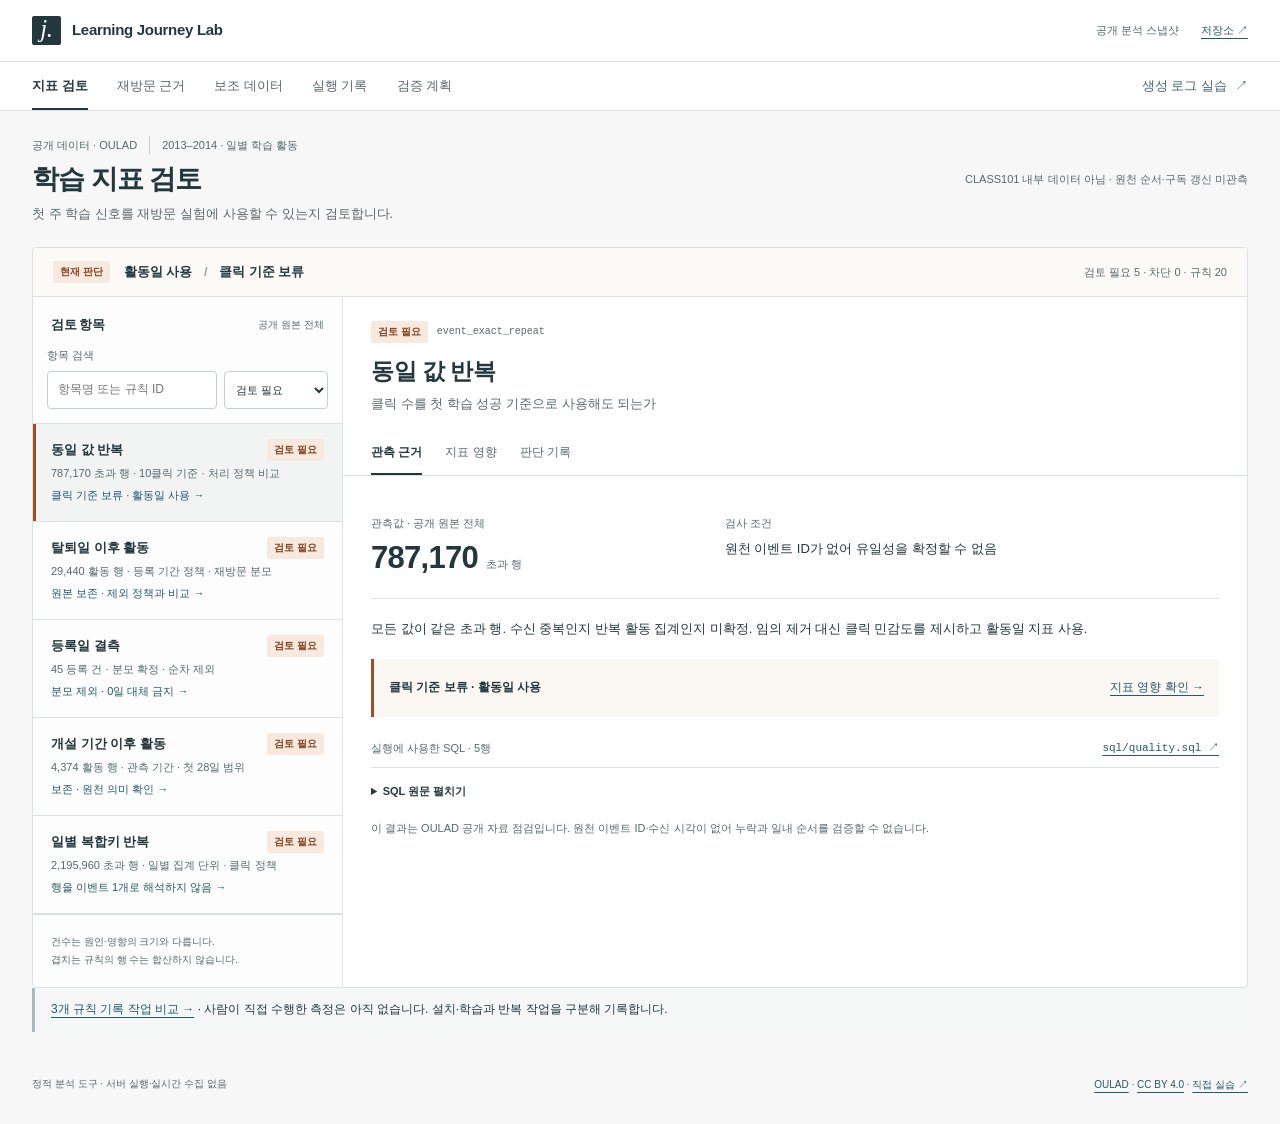
==== commit a3a8ba78: "Add pinned EdNet evidence, experiment checks, and honest guided operations practice" ====
--- a/web/index.html
+++ b/web/index.html
@@ -5,12 +5,12 @@
 <meta name="description" content="학습 지표의 품질 문제, 분석 영향과 판단 기록을 함께 검토하는 공개 데이터 작업 화면.">
 <meta name="theme-color" content="#263c42"><title>Learning Journey Lab · 학습 지표 검토</title>
 <link rel="stylesheet" href="style.css">
-<script src="report-contract.js" defer></script><script src="catalog.js" defer></script><script src="app.js" defer></script>
+<script src="report-contract.js" defer></script><script src="extension-contract.js" defer></script><script src="experiment-view.js" defer></script><script src="catalog.js" defer></script><script src="app.js" defer></script>
 </head>
 <body>
 <a class="skip" href="#main">본문으로 이동</a>
 <header class="app-header"><a class="brand" href="?view=review" aria-label="Learning Journey Lab 검토 화면"><span class="brand-mark" aria-hidden="true">j.</span><span>Learning Journey Lab</span></a><div class="header-meta"><span>공개 분석 스냅샷</span><a href="https://github.com/sokldjs554/learning-journey-lab" target="_blank" rel="noopener">저장소 ↗</a></div></header>
-<nav class="workspace-nav" aria-label="작업 화면"><a href="?view=review" data-view="review">지표 검토</a><a href="?view=analysis" data-view="analysis">재방문 근거</a><a href="?view=runs" data-view="runs">실행 기록</a><a href="?view=plan" data-view="plan">검증 계획</a><a href="?view=lab" data-view="lab" class="lab-nav">생성 로그 실습 <span aria-hidden="true">↗</span></a></nav>
+<nav class="workspace-nav" aria-label="작업 화면"><a href="?view=review" data-view="review">지표 검토</a><a href="?view=analysis" data-view="analysis">재방문 근거</a><a href="external.html">보조 데이터</a><a href="?view=runs" data-view="runs">실행 기록</a><a href="?view=plan" data-view="plan">검증 계획</a><a href="?view=lab" data-view="lab" class="lab-nav">생성 로그 실습 <span aria-hidden="true">↗</span></a></nav>
 <main id="main" tabindex="-1">
  <div id="loading" class="state" role="status">분석 근거 불러오는 중…</div>
  <div id="error" class="state" role="alert" hidden><h1 id="error-title">근거 파일 확인 실패</h1><p id="error-description">연결 상태 또는 파일 간 정합성을 확인해 주세요. 확인되지 않은 판단은 표시하지 않습니다.</p><button id="retry" type="button">다시 불러오기</button></div>
@@ -38,9 +38,11 @@
    <div class="analysis-toolbar"><label for="cohort">분석 범위 <select id="cohort"></select></label><div class="scope-definition">학습자 × 모듈 × 개설기<br>D0 = 개강일 · 첫 주 0–6일 → 다음 주 7–13일</div></div>
    <div class="scope-line"><strong id="chart-scope"></strong><span>이 화면의 지표·표·차트에 같은 범위 적용</span></div>
    <dl class="denominators"><div><dt>분석 대상</dt><dd id="eligible"></dd></div><div><dt>첫 주 활성</dt><dd id="w1"></dd></div><div><dt>다음 주 재방문</dt><dd><span id="return-rate"></span><small id="return-fraction"></small></dd></div></dl>
-   <div class="analysis-columns"><article class="analysis-block"><div class="block-heading"><h2>두 번째 활동일</h2><span class="status neutral">관찰 관계</span></div><div id="comparison-bars"></div><div class="estimate"><strong id="difference"></strong><span id="difference-ci"></span></div><p class="caption">의지·일정·강좌 구조가 다를 수 있습니다. 두 번 오게 만드는 기능의 효과가 아닙니다.</p></article><article class="analysis-block"><div class="block-heading"><h2>첫날 콘텐츠 접촉</h2><span id="content-status" class="status neutral"></span></div><div class="content-estimate"><strong id="content-diff"></strong><span id="content-ci"></span></div><div id="content-groups"></div><p class="caption">최초 활성일의 콘텐츠 유형 접촉입니다. 일내 순서나 영상 시청을 뜻하지 않습니다.</p></article></div>
+   <p class="context-note" id="return-definition"></p>
+   <div class="analysis-columns"><article class="analysis-block"><div class="block-heading"><h2>두 번째 활동일</h2><span class="status neutral">관찰 관계</span></div><div id="comparison-bars"></div><div class="estimate"><strong id="difference"></strong><span id="difference-ci"></span></div><p class="caption">의지·일정·강좌 구조가 다를 수 있습니다. 두 번 오게 만드는 기능의 효과가 아닙니다.</p></article><article class="analysis-block"><div class="block-heading"><h2>첫날 콘텐츠 접촉</h2><span id="content-status" class="status neutral"></span></div><div class="content-estimate"><strong id="content-diff"></strong><span id="content-ci"></span></div><div id="content-groups"></div><p class="caption" id="content-reading"></p><p class="caption">최초 활성일의 콘텐츠 유형 접촉입니다. 일내 순서나 영상 시청을 뜻하지 않습니다.</p></article></div>
    <article class="day-section"><div class="block-heading"><h2>첫 주 활동일별 다음 주 활동</h2><div class="display-switch" role="group" aria-label="활동일 표시 방식"><button id="show-chart" aria-pressed="true" type="button">차트</button><button id="show-table" aria-pressed="false" type="button">표</button></div></div><div id="day-bars" class="day-bars"></div><div id="day-table-wrap" class="table-wrap" tabindex="0" role="region" aria-label="활동일별 지표" hidden><table><caption>선택 범위의 활동일별 집계</caption><thead><tr><th>활동일</th><th>수강 건</th><th>다음 주 활동</th><th>비율</th></tr></thead><tbody id="day-table"></tbody></table></div><p class="caption">0일 그룹은 첫 주 비활성자의 다음 주 활동률이며 핵심 재방문 지표 분모에 포함하지 않습니다.</p></article>
    <div id="scoped-global-link" class="context-note" hidden>시점별 재확인과 최초 활동일별 비교는 전체 자료에서 계산했습니다. <a href="?view=analysis&cohort=all" data-all-evidence>전체 검증 근거 보기 →</a></div>
+   <p class="context-note">다른 실제 학습 서비스의 이벤트 정의·유료 이용권 기록도 확인했습니다. <a href="external.html">EdNet 보조 근거 →</a></p>
    <div id="global-evidence">
     <div class="section-divider"><h2>전체 자료의 재확인</h2><span>모든 개설기 · 부분 집단 결과와 구분</span></div>
     <div class="analysis-columns"><article class="analysis-block"><h3>시간 순서</h3><div id="temporal-results"></div><p class="caption">2013 원본 등록 이력이 있는 사람은 2014 재확인에서 제외. 관측 교란은 남아 있습니다.</p></article><article class="analysis-block"><h3>반대 근거</h3><p id="counterevidence"></p><p>콘텐츠 노출 확대는 보류합니다. 강좌 맥락과 학습 목적을 추가로 확인해야 합니다.</p><a href="?view=plan" data-view-link="plan">검증 계획 →</a></article></div>
@@ -63,9 +65,10 @@
   <section id="view-plan" class="view" aria-label="검증 계획" hidden>
    <div class="context-note"><strong>설계 · 미실행</strong>　실제 사용자 실험·인터뷰·구독 성과는 없습니다.</div>
    <div class="plan-item"><span class="priority">P0</span><div><h2>계측 계약과 수신 대조</h2><p>event_id, 발생·수신 시각, 세션 키, 원천 전송 명세를 정의합니다. 누락이나 배정 오염이 있으면 결과 해석을 보류합니다.</p><dl><dt>필요 근거</dt><dd>실제 이벤트 명세, 지연 분포, 누락 대조, 기기별 오류</dd><dt>제안 역할</dt><dd>분석가 + 클라이언트·데이터 개발자</dd><dt>기대 영향</dt><dd>누락을 학습 이탈로 오판할 위험 감소. 크기 미측정.</dd></dl><a href="?view=lab" data-view-link="lab">생성 장부로 누락 복구 원리 확인 →</a></div></div>
-   <div class="plan-item"><span class="priority">P1</span><div><h2>다음 학습 진입점 실험</h2><p>첫 학습 종료 후 다음 구간과 재개 동선을 명확히 보여주는 안을 현재 경험과 비교합니다. 기존 퀴즈·연속 수강 기능과의 중복은 현행 서비스 관찰 후 조정합니다.</p><dl><dt>대상·배정</dt><dd>개별 구독의 신규 첫 학습자, 계정 단위 1:1 무작위 배정. 그룹 구독은 별도 설계.</dd><dt>주요 지표</dt><dd>첫 학습 종료 기준 D7–13 재방문. 배정된 전체를 원래 배정대로 비교(ITT).</dd><dt>해석 조건</dt><dd>A/A·배정비율(SRM)·로그 누락 확인, 전원 13일 관찰. 중간 유의성으로 조기 종료하지 않음.</dd><dt>가드레일</dt><dd>재생 오류, 불만, 알림 해제, 환불. 연간 갱신은 별도 장기 추적.</dd></dl></div></div>
+   <div class="plan-item"><span class="priority">P1</span><div><h2>다음 학습 진입점 실험</h2><p>첫 학습 종료 후 다음 구간과 재개 동선을 명확히 보여주는 안을 현재 경험과 비교합니다. 기존 퀴즈·연속 수강 기능과의 중복은 현행 서비스 관찰 후 조정합니다.</p><dl><dt>대상·배정</dt><dd>개별 구독의 신규 첫 학습자, 계정 단위 1:1 무작위 배정. 그룹 구독은 별도 설계.</dd><dt>주요 지표</dt><dd>첫 학습 종료 기준 D7–13 재방문. 배정된 전체를 원래 배정대로 비교(ITT).</dd><dt>해석 조건</dt><dd>A/A·배정비율(SRM)·로그 누락 확인, 마지막 배정 후 14일 경과 + 수신 유예. 중간 유의성으로 조기 종료하지 않음.</dd><dt>가드레일</dt><dd>재생 오류, 불만, 알림 해제, 환불. 연간 갱신은 별도 장기 추적.</dd></dl></div></div>
    <div class="plan-item"><span class="priority muted">P2</span><div><h2>콘텐츠 접촉 확대 보류</h2><p>개설기별 반대 근거가 있어 전체 평균으로 노출을 확대하지 않습니다. 학습 목적·유입·권한·콘텐츠 종료 이력을 확인합니다.</p><a href="?view=analysis&cohort=all" data-all-evidence>전체 반례 확인 →</a></div></div>
-   <details class="method sample-method"><summary>필요 표본 · 가상 시나리오</summary><p>양측 α=0.05, 검정력 80%, 두 비율 정규근사. 기준율은 설계 가정이며 OULAD 재방문율을 서비스에 이식하지 않습니다.</p><div class="sample-controls"><label for="baseline">가정 기준율<select id="baseline"><option value="0.3">30%</option><option value="0.5" selected>50%</option><option value="0.7">70%</option></select></label><label for="mde">최소 탐지 차이<select id="mde"><option value="0.03" selected>+3%p</option><option value="0.05">+5%p</option></select></label><output id="sample-size" aria-live="polite"></output></div><p class="caption">실제 효과 예측이 아닙니다. 모집 기간은 실제 대상 유입량을 알아야 산정할 수 있습니다.</p></details>
+   <article class="external-section" style="padding:20px 0"><h2>실행 가능한 실험 입력 검사</h2><p>합성 입력으로 배정 오염·관찰 기간·로그 지연을 검사했습니다. 실제 서비스 실험과 참여자 모집은 미실시입니다.</p><div id="experiment-checks" role="status">검사 근거 불러오는 중…</div><p><a href="https://github.com/sokldjs554/learning-journey-lab/blob/main/docs/experiment-readiness.md">입력 계약과 보류 기준 ↗</a></p></article>
+   <details class="method sample-method"><summary>필요 표본 · 가상 시나리오</summary><p>양측 α=0.05, 검정력 80%, 두 비율 정규근사. 기준율은 설계 가정이며 OULAD 재방문율을 서비스에 이식하지 않습니다.</p><div class="sample-controls"><label for="baseline">가정 기준율<select id="baseline"><option value="0.3">30%</option><option value="0.5" selected>50%</option><option value="0.7">70%</option></select></label><label for="mde">최소 탐지 차이<select id="mde"><option value="0.03" selected>+3%p</option><option value="0.05">+5%p</option></select></label><output id="sample-size" aria-live="polite"></output></div><div id="recruitment-scenarios"></div><p class="caption">실제 효과 예측이 아닙니다. 아래 모집 기간은 고정한 가상 유입량을 가정합니다. 실제 유입량과 기준율은 미측정입니다.</p></details>
    <details class="method"><summary>선택하지 않은 방법</summary><p>DiD·DoubleML은 처치·통제·교란 통제에 필요한 조건이 없습니다. 예측 모델을 만들지 않아 SHAP이 필요하지 않습니다. 일별 집계와 변화하는 강좌 일정은 Markov 전이의 안정성 가정을 뒷받침하지 않습니다.</p></details>
   </section>
   <section id="view-lab" class="view lab" aria-label="생성 로그 실습" hidden>
@@ -74,6 +77,7 @@
    <div class="lab-results" aria-live="polite"><div><span>행 수로 잘못 센 비율</span><strong id="lab-naive"></strong></div><div><span>학습자 기준 재방문</span><strong id="lab-rate"></strong><small id="lab-fraction"></small></div><div><span>판단 상태</span><strong id="lab-gate"></strong><small id="lab-missing"></small></div></div><p id="lab-explanation" class="lab-explanation"></p>
    <h2>탐지 규칙과 조치</h2><div id="fault-rules"></div><p class="caption">재수집은 생성 원천 장부의 실제 이벤트 재전송입니다. 추정으로 누락값을 채우지 않습니다. OULAD에는 전송 명세가 없어 같은 완전성 검증을 할 수 없습니다.</p>
   </section>
+  <div class="context-note"><a href="operations-practice.html">3개 규칙 기록 작업 비교 →</a> · 사람이 직접 수행한 측정은 아직 없습니다. 설치·학습과 반복 작업을 구분해 기록합니다.</div>
   <footer><span>정적 분석 도구 · 서버 실행·실시간 수집 없음</span><span><a href="https://doi.org/10.1038/sdata.2017.171">OULAD</a> · <a href="https://creativecommons.org/licenses/by/4.0/">CC BY 4.0</a> · <a href="https://github.com/sokldjs554/learning-journey-lab/blob/main/docs/interview-guide.md">직접 실습 ↗</a></span></footer>
  </div>
 </main>
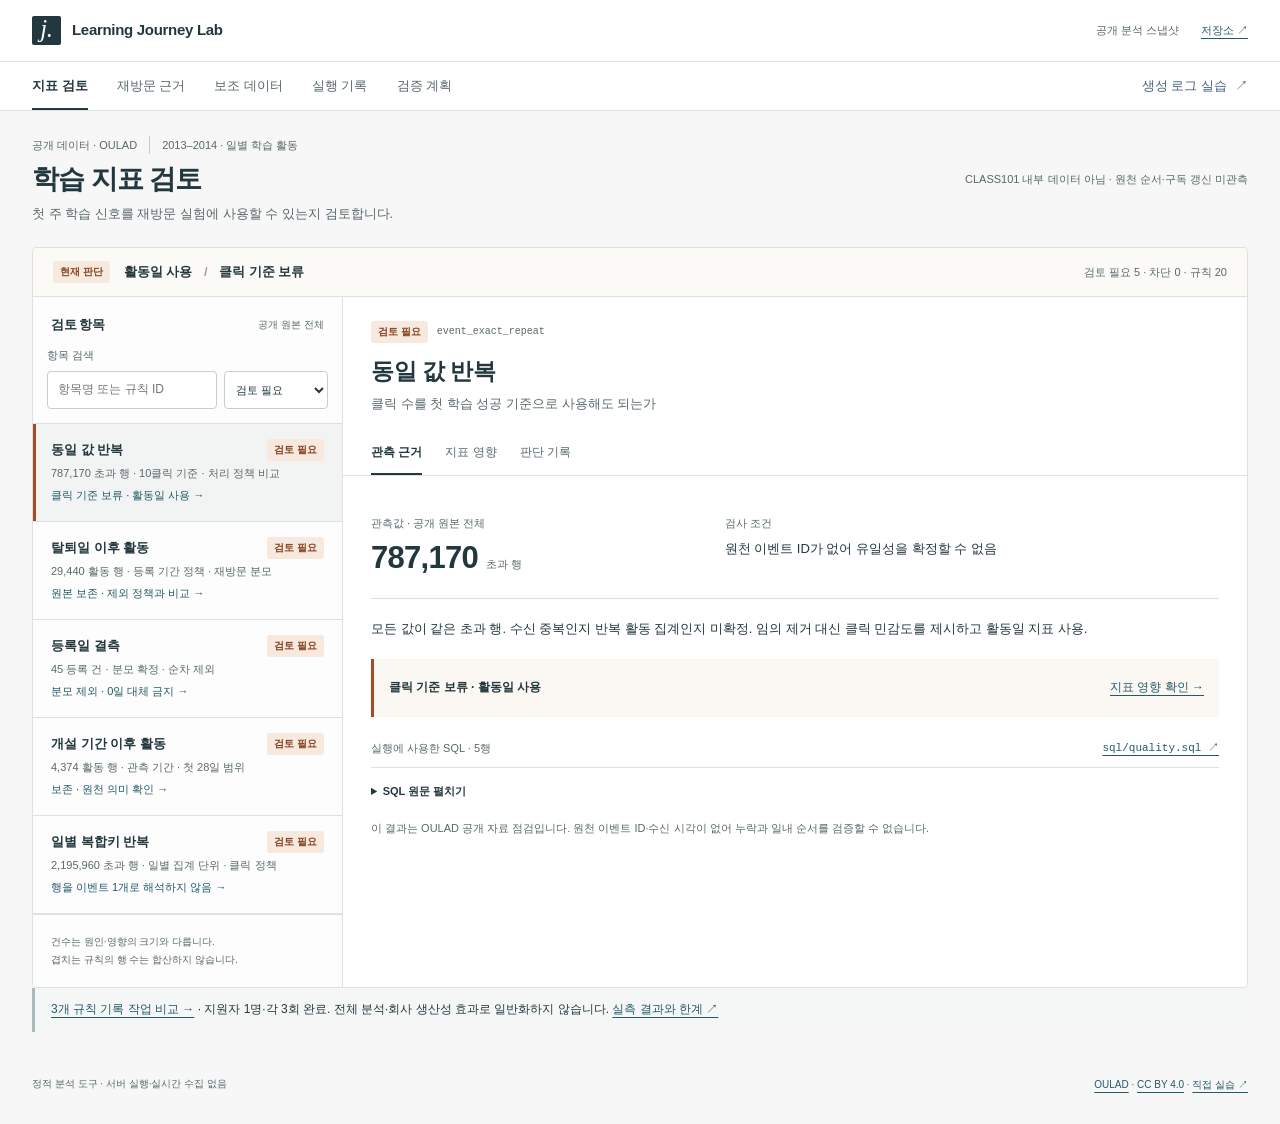
==== commit 931688fb: "Record consented one-participant task measurements and verified limitations" ====
--- a/web/index.html
+++ b/web/index.html
@@ -55,7 +55,7 @@
    <div class="context-note">다운로드를 제외한 실제 로컬 전체 분석 3회. 웹에서는 분석을 실행하지 않습니다.</div>
    <div class="run-summary"><h2>반복 실행</h2><p id="run-summary"></p></div>
    <div class="table-wrap" tabindex="0" role="region" aria-label="실제 실행 시간"><table><caption>해시 확인·SQL·통계·결과 출력 포함 · 같은 최종 분석 코드, 순차 실행</caption><thead><tr><th>실행</th><th>적재·해시</th><th>품질 검사</th><th>지표 계산</th><th>통계</th><th>전체</th><th>결과</th></tr></thead><tbody id="run-table"></tbody></table></div>
-   <p class="caption">다른 QA 작업과 자원을 공유했을 수 있습니다. 사람의 수작업 시간 기준선과 절감률은 미측정입니다.</p>
+   <p class="caption">다른 QA 작업과 자원을 공유했을 수 있습니다. 이 전체 파이프라인의 사람 수작업 기준선과 절감률은 미측정입니다.</p>
    <div class="record-grid"><div><h3>재현 명령</h3><pre><code>python scripts/analyze.py
 python scripts/crosscheck.py
 python scripts/build.py
@@ -77,7 +77,7 @@
    <div class="lab-results" aria-live="polite"><div><span>행 수로 잘못 센 비율</span><strong id="lab-naive"></strong></div><div><span>학습자 기준 재방문</span><strong id="lab-rate"></strong><small id="lab-fraction"></small></div><div><span>판단 상태</span><strong id="lab-gate"></strong><small id="lab-missing"></small></div></div><p id="lab-explanation" class="lab-explanation"></p>
    <h2>탐지 규칙과 조치</h2><div id="fault-rules"></div><p class="caption">재수집은 생성 원천 장부의 실제 이벤트 재전송입니다. 추정으로 누락값을 채우지 않습니다. OULAD에는 전송 명세가 없어 같은 완전성 검증을 할 수 없습니다.</p>
   </section>
-  <div class="context-note"><a href="operations-practice.html">3개 규칙 기록 작업 비교 →</a> · 사람이 직접 수행한 측정은 아직 없습니다. 설치·학습과 반복 작업을 구분해 기록합니다.</div>
+  <div class="context-note"><a href="operations-practice.html">3개 규칙 기록 작업 비교 →</a> · 지원자 1명·각 3회 완료. 전체 분석·회사 생산성 효과로 일반화하지 않습니다. <a href="https://github.com/sokldjs554/learning-journey-lab/blob/main/docs/human-comparison-results.md">실측 결과와 한계 ↗</a></div>
   <footer><span>정적 분석 도구 · 서버 실행·실시간 수집 없음</span><span><a href="https://doi.org/10.1038/sdata.2017.171">OULAD</a> · <a href="https://creativecommons.org/licenses/by/4.0/">CC BY 4.0</a> · <a href="https://github.com/sokldjs554/learning-journey-lab/blob/main/docs/interview-guide.md">직접 실습 ↗</a></span></footer>
  </div>
 </main>
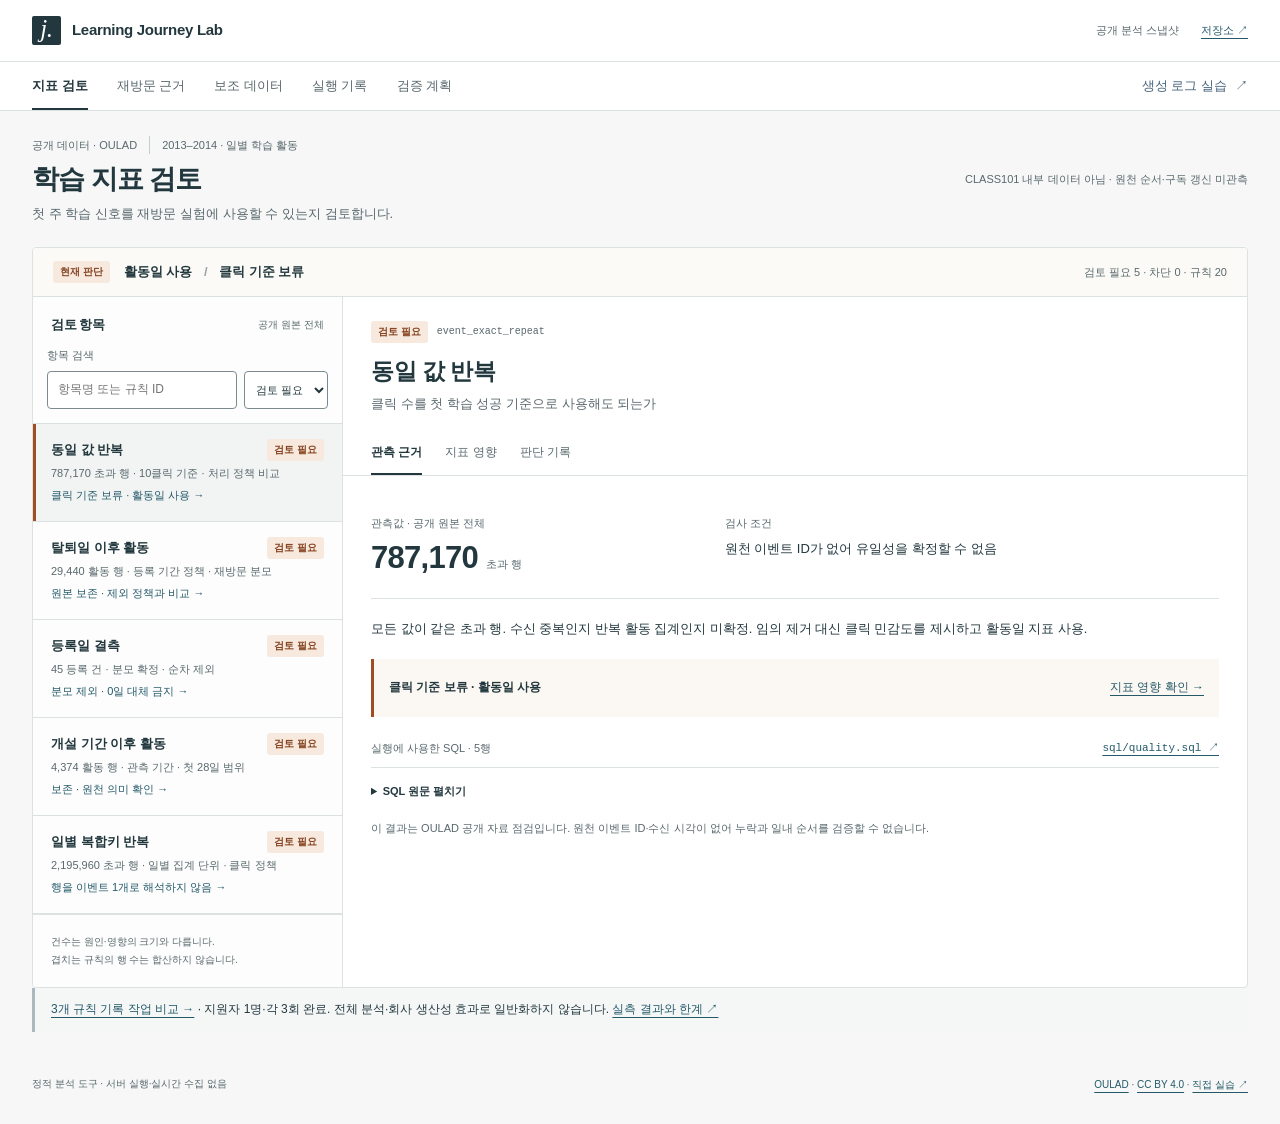
==== commit 95e8c205: "feat: add matched full-workflow study and expand accessibility validation" ====
--- a/web/index.html
+++ b/web/index.html
@@ -63,11 +63,11 @@
    <h2>열린 검토 항목</h2><div id="issue-registry" class="registry"></div><details class="method"><summary>원본과 결과 식별자</summary><p>원본 ZIP SHA256</p><code id="snapshot-hash" class="hash"></code><p>분석 결과 SHA256</p><code id="report-hash" class="hash"></code></details>
   </section>
   <section id="view-plan" class="view" aria-label="검증 계획" hidden>
-   <div class="context-note"><strong>설계 · 미실행</strong>　실제 사용자 실험·인터뷰·구독 성과는 없습니다.</div>
-   <div class="plan-item"><span class="priority">P0</span><div><h2>계측 계약과 수신 대조</h2><p>event_id, 발생·수신 시각, 세션 키, 원천 전송 명세를 정의합니다. 누락이나 배정 오염이 있으면 결과 해석을 보류합니다.</p><dl><dt>필요 근거</dt><dd>실제 이벤트 명세, 지연 분포, 누락 대조, 기기별 오류</dd><dt>제안 역할</dt><dd>분석가 + 클라이언트·데이터 개발자</dd><dt>기대 영향</dt><dd>누락을 학습 이탈로 오판할 위험 감소. 크기 미측정.</dd></dl><a href="?view=lab" data-view-link="lab">생성 장부로 누락 복구 원리 확인 →</a></div></div>
-   <div class="plan-item"><span class="priority">P1</span><div><h2>다음 학습 진입점 실험</h2><p>첫 학습 종료 후 다음 구간과 재개 동선을 명확히 보여주는 안을 현재 경험과 비교합니다. 기존 퀴즈·연속 수강 기능과의 중복은 현행 서비스 관찰 후 조정합니다.</p><dl><dt>대상·배정</dt><dd>개별 구독의 신규 첫 학습자, 계정 단위 1:1 무작위 배정. 그룹 구독은 별도 설계.</dd><dt>주요 지표</dt><dd>첫 학습 종료 기준 D7–13 재방문. 배정된 전체를 원래 배정대로 비교(ITT).</dd><dt>해석 조건</dt><dd>A/A·배정비율(SRM)·로그 누락 확인, 마지막 배정 후 14일 경과 + 수신 유예. 중간 유의성으로 조기 종료하지 않음.</dd><dt>가드레일</dt><dd>재생 오류, 불만, 알림 해제, 환불. 연간 갱신은 별도 장기 추적.</dd></dl></div></div>
-   <div class="plan-item"><span class="priority muted">P2</span><div><h2>콘텐츠 접촉 확대 보류</h2><p>개설기별 반대 근거가 있어 전체 평균으로 노출을 확대하지 않습니다. 학습 목적·유입·권한·콘텐츠 종료 이력을 확인합니다.</p><a href="?view=analysis&cohort=all" data-all-evidence>전체 반례 확인 →</a></div></div>
-   <article class="external-section" style="padding:20px 0"><h2>실행 가능한 실험 입력 검사</h2><p>합성 입력으로 배정 오염·관찰 기간·로그 지연을 검사했습니다. 실제 서비스 실험과 참여자 모집은 미실시입니다.</p><div id="experiment-checks" role="status">검사 근거 불러오는 중…</div><p><a href="https://github.com/sokldjs554/learning-journey-lab/blob/main/docs/experiment-readiness.md">입력 계약과 보류 기준 ↗</a></p></article>
+   <div class="context-note"><strong>실제 서비스 실험 · 미실행</strong><p>아래는 학습 기록을 먼저 점검하고, 다음 학습 안내의 효과를 비교하기 위한 계획입니다. 재방문이나 매출이 개선됐다는 결과는 아직 없습니다.</p></div>
+   <div class="plan-item"><span class="priority">P0</span><div><h2>학습 기록의 누락 확인</h2><p>학습자가 남긴 기록이 분석할 때 빠지거나 두 번 들어오지 않았는지 확인하는 준비 단계입니다. 기록 누락을 학습 이탈로 오판하지 않기 위해 필요합니다.</p><dl><dt>현재 상태</dt><dd>생성 데이터에서 검사 방법을 확인했습니다. 실제 서비스의 원천 기록과 수신 기록 대조는 미실시입니다.</dd><dt>기록 기준</dt><dd>event_id, 발생·수신 시각, 세션 키, 원천 전송 명세를 정의합니다. 누락이나 실험 그룹 배정 오류가 있으면 결과 해석을 보류합니다.</dd><dt>필요 근거</dt><dd>실제 이벤트 명세, 지연 분포, 누락 대조, 기기별 오류</dd><dt>제안 역할</dt><dd>분석가 + 클라이언트·데이터 개발자</dd><dt>기대 영향</dt><dd>누락을 학습 이탈로 오판할 위험 감소. 크기 미측정.</dd></dl><a href="?view=lab" data-view-link="lab">생성 장부로 누락 복구 원리 확인 →</a></div></div>
+   <div class="plan-item"><span class="priority">P1</span><div><h2>다음 학습 안내 비교</h2><p>첫 학습을 마친 사람에게 다음에 어디서 이어 들을지 안내하는 화면과 현재 화면을 비교하는 제안입니다. 안내를 받은 그룹에서 이후 학습을 위해 돌아오는 사람의 비율이 더 높은지 확인하려고 합니다.</p><dl><dt>현재 상태</dt><dd>실험 설계만 완료했습니다. 실제 서비스에서 두 화면을 비교하지 않았고, 재방문 개선 효과는 모릅니다.</dd><dt>비교 전 확인</dt><dd>기존 퀴즈·연속 수강 기능과의 중복은 현행 서비스 관찰 후 조정합니다.</dd><dt>대상·배정</dt><dd>개별 구독의 신규 첫 학습자, 계정 단위 1:1 무작위 배정. 그룹 구독은 별도 설계.</dd><dt>주요 지표</dt><dd>첫 학습 종료 기준 D7–13에 한 번 이상 유효 학습을 한 비율. 배정된 전체를 원래 배정대로 비교(ITT).</dd><dt>해석 조건</dt><dd>A/A·배정비율(SRM)·로그 누락 확인, 마지막 배정 후 14일 경과 + 수신 유예. 중간 유의성으로 조기 종료하지 않음.</dd><dt>함께 볼 문제</dt><dd>재생 오류, 불만, 알림 해제, 환불. 연간 갱신은 별도 장기 추적.</dd></dl></div></div>
+   <div class="plan-item"><span class="priority muted">P2</span><div><h2>콘텐츠 노출 확대 보류</h2><p>콘텐츠를 더 보여주는 정책은 일단 보류합니다. 개설기별 결과의 방향이 달라 전체 평균만으로 확대를 결정할 수 없습니다.</p><dl><dt>먼저 확인</dt><dd>학습 목적·강좌 구성·유입·권한·콘텐츠 종료 이력. 콘텐츠를 더 보여주면 재방문이 늘어나는지는 아직 검증하지 않았습니다.</dd></dl><a href="?view=analysis&cohort=all" data-all-evidence>전체 반례 확인 →</a></div></div>
+   <article class="external-section" style="padding:20px 0"><h2>생성 데이터 검사 결과</h2><p>가상으로 만든 기록에서 실험 그룹 배정 오류·관찰 기간·로그 지연을 검사했습니다. 아래 통과 표시는 코드가 정해진 오류를 걸러냈다는 뜻이며, 실제 사용자의 재방문이 개선됐다는 뜻은 아닙니다. 실제 서비스 실험과 그 참여자 모집은 미실시입니다.</p><div id="experiment-checks" role="status" tabindex="-1">검사 근거 불러오는 중…</div><p><a href="https://github.com/sokldjs554/learning-journey-lab/blob/main/docs/experiment-readiness.md">입력 계약과 보류 기준 ↗</a></p></article>
    <details class="method sample-method"><summary>필요 표본 · 가상 시나리오</summary><p>양측 α=0.05, 검정력 80%, 두 비율 정규근사. 기준율은 설계 가정이며 OULAD 재방문율을 서비스에 이식하지 않습니다.</p><div class="sample-controls"><label for="baseline">가정 기준율<select id="baseline"><option value="0.3">30%</option><option value="0.5" selected>50%</option><option value="0.7">70%</option></select></label><label for="mde">최소 탐지 차이<select id="mde"><option value="0.03" selected>+3%p</option><option value="0.05">+5%p</option></select></label><output id="sample-size" aria-live="polite"></output></div><div id="recruitment-scenarios"></div><p class="caption">실제 효과 예측이 아닙니다. 아래 모집 기간은 고정한 가상 유입량을 가정합니다. 실제 유입량과 기준율은 미측정입니다.</p></details>
    <details class="method"><summary>선택하지 않은 방법</summary><p>DiD·DoubleML은 처치·통제·교란 통제에 필요한 조건이 없습니다. 예측 모델을 만들지 않아 SHAP이 필요하지 않습니다. 일별 집계와 변화하는 강좌 일정은 Markov 전이의 안정성 가정을 뒷받침하지 않습니다.</p></details>
   </section>
--- a/web/style.css
+++ b/web/style.css
@@ -1,5 +1,7 @@
-:root{--ink:#23383e;--muted:#59686d;--line:#dce1e1;--paper:#fff;--surface:#f6f7f6;--accent:#a24c25;--accent-bg:#faf0e8;--link:#245969;--blue-bg:#edf3f8}*{box-sizing:border-box}[hidden]{display:none!important}html{scroll-padding-top:20px}body{margin:0;background:var(--surface);color:var(--ink);font:14px/1.65 -apple-system,BlinkMacSystemFont,"Segoe UI","Noto Sans KR",sans-serif}a{color:var(--link);text-underline-offset:4px}button,input,select{font:inherit;color:inherit}button,select{cursor:pointer}button{border:1px solid #c9d2d4;background:white;padding:8px 13px;border-radius:4px;min-height:36px}button:hover{background:#f0f3f3}a:focus-visible,button:focus-visible,select:focus-visible,input:focus-visible,summary:focus-visible,[tabindex]:focus-visible{outline:3px solid #467dba;outline-offset:3px}button[aria-pressed=true]{background:var(--ink);border-color:var(--ink);color:white}.sr-only{position:absolute;width:1px;height:1px;overflow:hidden;clip:rect(0,0,0,0);white-space:nowrap}.skip{position:fixed;top:-100px;left:12px;padding:10px;background:var(--ink);color:white;z-index:30}.skip:focus{top:8px}.app-header{height:62px;background:white;border-bottom:1px solid var(--line);padding:0 32px;display:flex;align-items:center;justify-content:space-between}.brand{display:flex;align-items:center;gap:11px;color:var(--ink);text-decoration:none;font-weight:650;letter-spacing:-.3px;font-size:15px}.brand-mark{width:29px;height:29px;background:var(--ink);color:white;font:italic 25px/25px Georgia;text-align:center;border-radius:2px}.header-meta{display:flex;align-items:center;gap:22px;font-size:11px;color:var(--muted)}.workspace-nav{display:flex;gap:29px;padding:0 32px;background:white;border-bottom:1px solid var(--line);min-height:49px;align-items:stretch}.workspace-nav a{display:flex;align-items:center;text-decoration:none;color:var(--muted);font-size:13px;white-space:nowrap;border-bottom:2px solid transparent;padding:12px 0 10px}.workspace-nav a[aria-current=page]{color:var(--ink);border-bottom-color:var(--ink);font-weight:700}.workspace-nav .lab-nav{margin-left:auto;color:#45627b}.lab-nav span{padding-left:8px}main{max-width:1480px;padding:0 32px;margin:auto;outline:none}.page-header{display:flex;align-items:center;justify-content:space-between;gap:24px;padding:25px 0 23px}.context{display:flex;gap:12px;font-size:11px;color:var(--muted)}.context span+span{border-left:1px solid #c4cdcf;padding-left:12px}h1{font-size:27px;line-height:1.35;letter-spacing:-1px;margin:7px 0 5px;font-weight:720}h1:focus,h2:focus{outline:none}h2{font-size:18px;line-height:1.45;letter-spacing:-.5px;margin:0 0 14px}h3{font-size:14px;margin:0 0 12px}p{margin:8px 0}.page-header p{color:var(--muted);font-size:13px;margin:0}.page-note{font-size:11px;line-height:1.8;color:var(--muted);text-align:right}.view{background:white;border:1px solid var(--line);border-radius:4px;overflow:hidden}.decision-strip{display:flex;align-items:center;gap:14px;padding:13px 20px;border-bottom:1px solid var(--line);background:#fbfaf6;font-size:13px;flex-wrap:wrap}.decision-strip strong{font-weight:650}.decision-strip strong span{color:#9aa4a7;padding:0 8px}.status{display:inline-flex;align-items:center;padding:2px 7px;font-size:10px;font-weight:650;border-radius:3px;white-space:nowrap;line-height:1.8}.status.review{color:#854321;background:#f7e9dd}.status.clear{color:#3f5b50;background:#edf2ee}.status.neutral{color:#53636b;background:#eef1f3}.status.block{color:#9b3030;background:#f8eaea}.decision-counts{margin-left:auto;color:var(--muted);font-size:11px}.review-layout{display:grid;grid-template-columns:310px minmax(0,1fr);min-height:580px}.review-queue{border-right:1px solid var(--line);background:#fcfdfc;display:flex;flex-direction:column}.queue-heading{display:flex;align-items:center;justify-content:space-between;padding:19px 18px 11px}.queue-heading h2{font-size:13px;margin:0}.queue-heading>span{font-size:10px;color:var(--muted)}.queue-tools{display:grid;grid-template-columns:minmax(0,1fr) 104px;gap:7px;padding:0 14px 14px;border-bottom:1px solid var(--line)}.search-label{grid-column:1/-1;font-size:11px;color:var(--muted)}input,select{border:1px solid #c5cfd1;background:white;border-radius:4px;padding:8px 10px;min-height:38px;max-width:100%;font-size:12px}input{min-width:0}.queue-tools select{padding:7px;font-size:11px}#review-list{max-height:510px;overflow:auto}.review-item{display:block;width:100%;border:0;border-bottom:1px solid var(--line);border-radius:0;text-align:left;padding:14px 18px;position:relative;background:transparent;min-height:98px}.review-item:hover{background:#f1f4f3}.review-item[aria-current=true]{background:#f1f4f3;box-shadow:inset 3px 0 0 var(--accent)}.review-item-top{display:flex;align-items:center;justify-content:space-between;gap:8px}.review-item-title{font-size:13px;font-weight:650}.review-item small{display:block;font-size:11px;color:var(--muted);line-height:1.7;margin-top:3px}.review-item .item-next{margin-top:6px;color:var(--link);font-size:11px}.queue-foot{margin:auto 0 0;padding:18px;font-size:10px;color:var(--muted);border-top:1px solid var(--line);line-height:1.8}.review-detail{min-width:0}.detail-heading{padding:24px 28px 18px}.detail-meta{display:flex;align-items:center;gap:9px}.detail-meta code{font-size:10px;color:var(--muted);overflow-wrap:anywhere}.detail-heading h2{font-size:23px;margin:12px 0 5px}.detail-heading p{font-size:13px;color:var(--muted);margin:0}.detail-tabs{display:flex;gap:23px;border-bottom:1px solid var(--line);padding:0 28px}.detail-tabs button{border:0;border-bottom:2px solid transparent;border-radius:0;background:transparent;padding:10px 0;font-size:12px;color:var(--muted)}.detail-tabs button[aria-selected=true]{border-color:var(--ink);color:var(--ink);font-weight:700}#detail-content{padding:24px 28px;min-height:360px;outline:none}.evidence-summary{display:grid;grid-template-columns:1fr 1.5fr;gap:24px;padding-bottom:20px;border-bottom:1px solid var(--line)}.evidence-summary dt{font-size:11px;color:var(--muted);margin-bottom:6px}.evidence-summary dd{margin:0;font-size:13px}.evidence-summary .observed{font-size:31px;line-height:1.3;font-weight:650;font-variant-numeric:tabular-nums;letter-spacing:-.7px}.observed small{font-size:11px;color:var(--muted);font-weight:400;letter-spacing:0;margin-left:8px}.statement{font-size:13px;margin:18px 0;line-height:1.85}.next-step{padding:13px 15px;border-left:3px solid var(--accent);background:#fbf7f2;font-size:12px;display:flex;align-items:center;justify-content:space-between;gap:12px}.text-button{padding:3px 0;border:0;background:transparent;color:var(--link);font-size:12px;text-decoration:underline;text-underline-offset:4px;min-height:32px}.text-button:hover{background:transparent;color:var(--ink)}.source-row{display:flex;justify-content:space-between;align-items:center;margin:22px 0 8px;font-size:11px;gap:10px;color:var(--muted)}.source-row a{font-family:monospace}.sql-details{border-top:1px solid var(--line);margin-top:10px;padding-top:10px;font-size:11px}summary{cursor:pointer;min-height:32px;padding:4px 0;font-weight:600}pre{max-width:100%;overflow:auto;background:#f5f7f7;padding:14px 16px;border:1px solid var(--line);font:11px/1.8 ui-monospace,SFMono-Regular,Consolas,monospace;border-radius:3px;white-space:pre;margin:8px 0}code{font-family:ui-monospace,SFMono-Regular,Consolas,monospace}.sql-line{display:block}.sql-line.current{background:#f8e9d9;color:#6b361b}.line-no{display:inline-block;width:30px;color:#69797d;user-select:none}.caption{font-size:11px;color:var(--muted);line-height:1.85}.table-wrap{max-width:100%;overflow:auto;margin:17px 0}table{border-collapse:collapse;width:100%;text-align:right;font-size:12px;white-space:nowrap;font-variant-numeric:tabular-nums}caption{font-size:11px;white-space:normal;color:var(--muted);text-align:left;padding-bottom:9px}th,td{padding:11px 12px;border-bottom:1px solid var(--line)}thead th{background:#f5f7f7;font-size:10px;font-weight:650;color:var(--muted)}th:first-child,td:first-child{text-align:left}tbody th{font-weight:550}tbody tr:hover{background:#f8f9f8}.table-wrap th:first-child{padding-left:12px}.impact-lead{display:flex;align-items:baseline;gap:12px;margin-bottom:14px}.impact-lead strong{font-size:30px;font-weight:650;letter-spacing:-.8px}.impact-lead span{font-size:12px;color:var(--muted)}.impact-result{border-top:1px solid var(--line);margin-top:17px;padding-top:16px;font-size:13px}.decision-log{margin:0;padding:0;list-style:none}.decision-log li{display:grid;grid-template-columns:95px 1fr;gap:20px;border-bottom:1px solid var(--line);padding:15px 0;font-size:13px}.decision-log li:first-child{padding-top:0}.decision-log b{font-size:11px;font-weight:650;color:var(--muted)}.decision-log p{margin:0}.history-entry{display:flex;gap:12px;align-items:center;border-left:2px solid #ccd4d5;margin-top:15px;padding:8px 14px;font-size:11px}.history-entry p{margin:0}.history-entry code{font-size:10px}.hash{display:block;overflow-wrap:anywhere;font-size:11px;background:#f5f7f7;padding:10px}.mobile-back{display:none}.empty{padding:24px 18px;color:var(--muted);font-size:12px;text-align:center}#view-analysis,#view-runs,#view-plan,#view-lab{padding:23px 28px}.analysis-toolbar{display:flex;justify-content:space-between;align-items:center;gap:20px;padding-bottom:20px;border-bottom:1px solid var(--line)}.analysis-toolbar label{display:flex;align-items:center;gap:14px;font-size:12px;font-weight:600}.analysis-toolbar select{min-width:220px}.scope-definition{font-size:11px;text-align:right;color:var(--muted)}.scope-line{display:flex;align-items:center;gap:14px;font-size:12px;padding:18px 0 8px}.scope-line span{font-size:11px;color:var(--muted)}.denominators{display:flex;gap:35px;flex-wrap:wrap;border-bottom:1px solid var(--line);padding:0 0 20px;margin:8px 0 0}.denominators>div{display:flex;align-items:baseline;gap:10px}.denominators dt{font-size:11px;color:var(--muted)}.denominators dd{margin:0;font-size:19px;font-weight:600;font-variant-numeric:tabular-nums}.denominators small{font-size:10px;font-weight:400;color:var(--muted);margin-left:10px}.analysis-columns{display:grid;grid-template-columns:1fr 1fr;border-bottom:1px solid var(--line)}.analysis-block{padding:24px 0;min-width:0}.analysis-block+.analysis-block{border-left:1px solid var(--line);padding-left:28px;margin-left:28px}.block-heading{display:flex;justify-content:space-between;align-items:center;gap:10px;margin-bottom:20px}.block-heading h2{font-size:16px;margin:0}.bar-row{display:grid;grid-template-columns:100px 1fr 52px;align-items:center;gap:10px;margin:14px 0;font-size:11px}.bar-row span small{display:block;color:var(--muted);font-size:10px}.bar-track{height:17px;background:#eff2f1}.bar-fill{height:100%;background:#466c78}.bar-fill.secondary{background:#aab9bd}.bar-row strong{text-align:right;font-size:12px;font-weight:650;font-variant-numeric:tabular-nums}.estimate{margin-top:20px;display:flex;flex-direction:column;gap:3px}.estimate strong,.content-estimate strong{font-size:24px;font-weight:650;font-variant-numeric:tabular-nums}.estimate span,.content-estimate span{font-size:10px;color:var(--muted)}.content-estimate{display:flex;flex-direction:column;gap:4px}.group-line{display:flex;justify-content:space-between;gap:10px;border-bottom:1px solid var(--line);padding:8px 0;font-size:11px}.group-line small{color:var(--muted)}.day-section{padding:23px 0}.display-switch{display:flex;gap:0}.display-switch button{border-radius:0;min-height:30px;padding:4px 11px;font-size:11px}.display-switch button:first-child{border-radius:3px 0 0 3px}.display-switch button:last-child{border-radius:0 3px 3px 0}.day-bars{display:grid;grid-template-columns:repeat(8,minmax(0,1fr));height:205px;gap:14px;padding:0 10px;margin:15px 0;border-bottom:1px solid var(--line)}.day-col{display:flex;flex-direction:column;align-items:center;justify-content:flex-end;gap:4px;min-width:0;font-size:11px}.day-col strong{font-size:11px;font-weight:550}.day-rect{width:75%;max-width:62px;background:#466c78;min-height:1px}.day-col:first-child .day-rect{background:#aab9bd}.day-col small{font-size:9px;color:var(--muted);white-space:nowrap}.day-label{margin-top:3px}.section-divider{display:flex;justify-content:space-between;gap:10px;border-top:1px solid var(--line);border-bottom:1px solid var(--line);padding:20px 0 14px}.section-divider h2{font-size:16px;margin:0}.section-divider span{font-size:11px;color:var(--muted)}.temporal-line{display:grid;grid-template-columns:1fr auto;gap:3px;font-size:12px;margin:12px 0}.temporal-line strong{font-size:17px;font-weight:600}.temporal-line small{grid-column:1/-1;font-size:10px;color:var(--muted)}.analysis-block p{font-size:12px}.method{border-top:1px solid var(--line);padding:16px 0;font-size:12px}.method p{color:var(--muted);font-size:12px}.table-toolbar{display:flex;justify-content:space-between;align-items:center;gap:15px;margin-top:20px}.table-toolbar h3{margin:0}.table-toolbar label{display:flex;gap:10px;align-items:center;font-size:11px}.table-toolbar input{max-width:200px}.table-link{border:0;background:transparent;padding:2px 0;text-decoration:underline;text-underline-offset:3px;font-size:12px;color:var(--link);min-height:26px}.context-note{background:#f5f7f7;border-left:3px solid #aab9bd;padding:12px 16px;font-size:12px;margin-bottom:20px}.context-note.synthetic{border-color:#728ca6;background:var(--blue-bg);color:#324d67}.run-summary{display:flex;justify-content:space-between;align-items:baseline;gap:15px}.run-summary h2{margin:6px 0}.run-summary p{font-size:12px;color:var(--muted)}.record-grid{display:grid;grid-template-columns:1fr 1fr;gap:40px;padding:25px 0;margin:18px 0;border-top:1px solid var(--line);border-bottom:1px solid var(--line)}.record-grid a{font-size:12px}.file-list{margin:0}.file-list>div{display:flex;justify-content:space-between;border-bottom:1px solid var(--line);padding:10px 0;font-size:12px}.file-list dd{margin:0}.registry a{display:flex;justify-content:space-between;gap:15px;align-items:center;padding:13px 0;border-bottom:1px solid var(--line);font-size:12px;text-decoration:none}.registry small{color:var(--muted);font-size:11px}.plan-item{display:grid;grid-template-columns:40px 1fr;gap:20px;padding:23px 0;border-bottom:1px solid var(--line)}.plan-item:first-of-type{padding-top:0}.priority{font-size:12px;background:#f0f2f2;border:1px solid var(--line);text-align:center;height:31px;line-height:29px;font-family:monospace}.priority.muted{color:var(--muted)}.plan-item h2{font-size:18px;margin:0 0 8px}.plan-item p{font-size:13px;max-width:850px}.plan-item dl{display:grid;grid-template-columns:90px 1fr;gap:8px 15px;font-size:12px;margin:16px 0}.plan-item dt{color:var(--muted)}.plan-item dd{margin:0}.plan-item a{font-size:12px}.sample-controls{display:flex;gap:20px;align-items:end;flex-wrap:wrap;padding:15px 0}.sample-controls label{display:grid;gap:6px;font-size:11px}.sample-controls output{font-size:22px;font-weight:600}.stage-tabs{display:flex;gap:8px;flex-wrap:wrap;margin:20px 0}.stage-tabs button{font-size:12px}.lab-results{display:grid;grid-template-columns:repeat(3,1fr);gap:25px;padding:24px 0;border-top:1px solid var(--line);border-bottom:1px solid var(--line)}.lab-results span{display:block;font-size:11px;color:var(--muted)}.lab-results strong{display:block;font-size:28px;font-weight:650;font-variant-numeric:tabular-nums;margin:6px 0}.lab-results small{display:block;font-size:10px;color:var(--muted)}.lab-explanation{font-size:13px;max-width:850px;margin:20px 0 30px}#fault-rules details{border-top:1px solid var(--line);padding:12px 0;font-size:12px}#fault-rules summary{display:flex;justify-content:space-between;gap:15px}#fault-rules summary span{font-variant-numeric:tabular-nums}footer{display:flex;justify-content:space-between;gap:14px;padding:19px 0 25px;font-size:10px;color:var(--muted)}footer a{display:inline-flex;min-height:28px;align-items:center}footer>span:first-child{padding-top:5px}.state{background:white;border:1px solid var(--line);padding:50px 25px;margin-top:28px;text-align:center}.state h1{font-size:24px}.state p{font-size:13px}.state button{margin-top:12px}
+:root{--ink:#23383e;--muted:#59686d;--line:#dce1e1;--paper:#fff;--surface:#f6f7f6;--accent:#a24c25;--accent-bg:#faf0e8;--link:#245969;--blue-bg:#edf3f8}*{box-sizing:border-box}[hidden]{display:none!important}html{scroll-padding-top:20px}body{margin:0;background:var(--surface);color:var(--ink);font:14px/1.65 -apple-system,BlinkMacSystemFont,"Segoe UI","Noto Sans KR",sans-serif}a{color:var(--link);text-underline-offset:4px}button,input,select{font:inherit;color:inherit}button,select{cursor:pointer}button{border:1px solid #c9d2d4;background:white;padding:8px 13px;border-radius:4px;min-height:36px}button:hover{background:#f0f3f3}a:focus-visible,button:focus-visible,select:focus-visible,input:focus-visible,summary:focus-visible,[tabindex]:focus-visible{outline:3px solid #467dba;outline-offset:3px}button[aria-pressed=true]{background:var(--ink);border-color:var(--ink);color:white}.sr-only{position:absolute;width:1px;height:1px;overflow:hidden;clip:rect(0,0,0,0);white-space:nowrap}.skip{position:fixed;top:-100px;left:12px;padding:10px;background:var(--ink);color:white;z-index:30}.skip:focus{top:8px}.app-header{height:62px;background:white;border-bottom:1px solid var(--line);padding:0 32px;display:flex;align-items:center;justify-content:space-between}.brand{display:flex;align-items:center;gap:11px;color:var(--ink);text-decoration:none;font-weight:650;letter-spacing:-.3px;font-size:15px}.brand-mark{width:29px;height:29px;background:var(--ink);color:white;font:italic 25px/25px Georgia;text-align:center;border-radius:2px}.header-meta{display:flex;align-items:center;gap:22px;font-size:11px;color:var(--muted)}.workspace-nav{display:flex;gap:29px;padding:0 32px;background:white;border-bottom:1px solid var(--line);min-height:49px;align-items:stretch}.workspace-nav a{display:flex;align-items:center;text-decoration:none;color:var(--muted);font-size:13px;white-space:nowrap;border-bottom:2px solid transparent;padding:12px 0 10px}.workspace-nav a[aria-current=page]{color:var(--ink);border-bottom-color:var(--ink);font-weight:700}.workspace-nav .lab-nav{margin-left:auto;color:#45627b}.lab-nav span{padding-left:8px}main{max-width:1480px;padding:0 32px;margin:auto;outline:none}.page-header{display:flex;align-items:center;justify-content:space-between;gap:24px;padding:25px 0 23px}.context{display:flex;gap:12px;font-size:11px;color:var(--muted)}.context span+span{border-left:1px solid #c4cdcf;padding-left:12px}h1{font-size:27px;line-height:1.35;letter-spacing:-1px;margin:7px 0 5px;font-weight:720}h1:focus,h2:focus{outline:none}h2{font-size:18px;line-height:1.45;letter-spacing:-.5px;margin:0 0 14px}h3{font-size:14px;margin:0 0 12px}p{margin:8px 0}.page-header p{color:var(--muted);font-size:13px;margin:0}.page-note{font-size:11px;line-height:1.8;color:var(--muted);text-align:right}.view{background:white;border:1px solid var(--line);border-radius:4px;overflow:hidden}.decision-strip{display:flex;align-items:center;gap:14px;padding:13px 20px;border-bottom:1px solid var(--line);background:#fbfaf6;font-size:13px;flex-wrap:wrap}.decision-strip strong{font-weight:650}.decision-strip strong span{color:#9aa4a7;padding:0 8px}.status{display:inline-flex;align-items:center;padding:2px 7px;font-size:10px;font-weight:650;border-radius:3px;white-space:nowrap;line-height:1.8}.status.review{color:#854321;background:#f7e9dd}.status.clear{color:#3f5b50;background:#edf2ee}.status.neutral{color:#53636b;background:#eef1f3}.status.block{color:#9b3030;background:#f8eaea}.decision-counts{margin-left:auto;color:var(--muted);font-size:11px}.review-layout{display:grid;grid-template-columns:310px minmax(0,1fr);min-height:580px}.review-queue{border-right:1px solid var(--line);background:#fcfdfc;display:flex;flex-direction:column}.queue-heading{display:flex;align-items:center;justify-content:space-between;padding:19px 18px 11px}.queue-heading h2{font-size:13px;margin:0}.queue-heading>span{font-size:10px;color:var(--muted)}.queue-tools{display:grid;grid-template-columns:minmax(0,1fr) max-content;gap:7px;padding:0 14px 14px;border-bottom:1px solid var(--line)}.search-label{grid-column:1/-1;font-size:11px;color:var(--muted)}input,select{border:1px solid #7b8b90;background:white;border-radius:4px;padding:8px 10px;min-height:38px;max-width:100%;font-size:12px}input{min-width:0}.queue-tools select{padding:7px;font-size:11px}#review-list{max-height:510px;overflow:auto}.review-item{display:block;width:100%;border:0;border-bottom:1px solid var(--line);border-radius:0;text-align:left;padding:14px 18px;position:relative;background:transparent;min-height:98px}.review-item:hover{background:#f1f4f3}.review-item[aria-current=true]{background:#f1f4f3;box-shadow:inset 3px 0 0 var(--accent)}.review-item-top{display:flex;align-items:center;justify-content:space-between;gap:8px}.review-item-title{font-size:13px;font-weight:650}.review-item small{display:block;font-size:11px;color:var(--muted);line-height:1.7;margin-top:3px}.review-item .item-next{margin-top:6px;color:var(--link);font-size:11px}.queue-foot{margin:auto 0 0;padding:18px;font-size:10px;color:var(--muted);border-top:1px solid var(--line);line-height:1.8}.review-detail{min-width:0}.detail-heading{padding:24px 28px 18px}.detail-meta{display:flex;align-items:center;gap:9px}.detail-meta code{font-size:10px;color:var(--muted);overflow-wrap:anywhere}.detail-heading h2{font-size:23px;margin:12px 0 5px}.detail-heading p{font-size:13px;color:var(--muted);margin:0}.detail-tabs{display:flex;gap:23px;border-bottom:1px solid var(--line);padding:0 28px}.detail-tabs button{border:0;border-bottom:2px solid transparent;border-radius:0;background:transparent;padding:10px 0;font-size:12px;color:var(--muted)}.detail-tabs button[aria-selected=true]{border-color:var(--ink);color:var(--ink);font-weight:700}#detail-content{padding:24px 28px;min-height:360px;outline:none}.evidence-summary{display:grid;grid-template-columns:1fr 1.5fr;gap:24px;padding-bottom:20px;border-bottom:1px solid var(--line)}.evidence-summary dt{font-size:11px;color:var(--muted);margin-bottom:6px}.evidence-summary dd{margin:0;font-size:13px}.evidence-summary .observed{font-size:31px;line-height:1.3;font-weight:650;font-variant-numeric:tabular-nums;letter-spacing:-.7px}.observed small{font-size:11px;color:var(--muted);font-weight:400;letter-spacing:0;margin-left:8px}.statement{font-size:13px;margin:18px 0;line-height:1.85}.next-step{padding:13px 15px;border-left:3px solid var(--accent);background:#fbf7f2;font-size:12px;display:flex;align-items:center;justify-content:space-between;gap:12px}.text-button{padding:3px 0;border:0;background:transparent;color:var(--link);font-size:12px;text-decoration:underline;text-underline-offset:4px;min-height:32px}.text-button:hover{background:transparent;color:var(--ink)}.source-row{display:flex;justify-content:space-between;align-items:center;margin:22px 0 8px;font-size:11px;gap:10px;color:var(--muted)}.source-row a{font-family:monospace}.sql-details{border-top:1px solid var(--line);margin-top:10px;padding-top:10px;font-size:11px}summary{cursor:pointer;min-height:32px;padding:4px 0;font-weight:600}pre{max-width:100%;overflow:auto;background:#f5f7f7;padding:14px 16px;border:1px solid var(--line);font:11px/1.8 ui-monospace,SFMono-Regular,Consolas,monospace;border-radius:3px;white-space:pre;margin:8px 0}code{font-family:ui-monospace,SFMono-Regular,Consolas,monospace}.sql-line{display:block}.sql-line.current{background:#f8e9d9;color:#6b361b}.line-no{display:inline-block;width:30px;color:#69797d;user-select:none}.caption{font-size:11px;color:var(--muted);line-height:1.85}.table-wrap{max-width:100%;overflow:auto;margin:17px 0}table{border-collapse:collapse;width:100%;text-align:right;font-size:12px;white-space:nowrap;font-variant-numeric:tabular-nums}caption{font-size:11px;white-space:normal;color:var(--muted);text-align:left;padding-bottom:9px}th,td{padding:11px 12px;border-bottom:1px solid var(--line)}thead th{background:#f5f7f7;font-size:10px;font-weight:650;color:var(--muted)}th:first-child,td:first-child{text-align:left}tbody th{font-weight:550}tbody tr:hover{background:#f8f9f8}.table-wrap th:first-child{padding-left:12px}.impact-lead{display:flex;align-items:baseline;gap:12px;margin-bottom:14px}.impact-lead strong{font-size:30px;font-weight:650;letter-spacing:-.8px}.impact-lead span{font-size:12px;color:var(--muted)}.impact-result{border-top:1px solid var(--line);margin-top:17px;padding-top:16px;font-size:13px}.decision-log{margin:0;padding:0;list-style:none}.decision-log li{display:grid;grid-template-columns:95px 1fr;gap:20px;border-bottom:1px solid var(--line);padding:15px 0;font-size:13px}.decision-log li:first-child{padding-top:0}.decision-log b{font-size:11px;font-weight:650;color:var(--muted)}.decision-log p{margin:0}.history-entry{display:flex;gap:12px;align-items:center;border-left:2px solid #ccd4d5;margin-top:15px;padding:8px 14px;font-size:11px}.history-entry p{margin:0}.history-entry code{font-size:10px}.hash{display:block;overflow-wrap:anywhere;font-size:11px;background:#f5f7f7;padding:10px}.mobile-back{display:none}.empty{padding:24px 18px;color:var(--muted);font-size:12px;text-align:center}#view-analysis,#view-runs,#view-plan,#view-lab{padding:23px 28px}.analysis-toolbar{display:flex;justify-content:space-between;align-items:center;gap:20px;padding-bottom:20px;border-bottom:1px solid var(--line)}.analysis-toolbar label{display:flex;align-items:center;gap:14px;font-size:12px;font-weight:600}.analysis-toolbar select{min-width:220px}.scope-definition{font-size:11px;text-align:right;color:var(--muted)}.scope-line{display:flex;align-items:center;gap:14px;font-size:12px;padding:18px 0 8px}.scope-line span{font-size:11px;color:var(--muted)}.denominators{display:flex;gap:35px;flex-wrap:wrap;border-bottom:1px solid var(--line);padding:0 0 20px;margin:8px 0 0}.denominators>div{display:flex;align-items:baseline;gap:10px}.denominators dt{font-size:11px;color:var(--muted)}.denominators dd{margin:0;font-size:19px;font-weight:600;font-variant-numeric:tabular-nums}.denominators small{font-size:10px;font-weight:400;color:var(--muted);margin-left:10px}.analysis-columns{display:grid;grid-template-columns:1fr 1fr;border-bottom:1px solid var(--line)}.analysis-block{padding:24px 0;min-width:0}.analysis-block+.analysis-block{border-left:1px solid var(--line);padding-left:28px;margin-left:28px}.block-heading{display:flex;justify-content:space-between;align-items:center;gap:10px;margin-bottom:20px}.block-heading h2{font-size:16px;margin:0}.bar-row{display:grid;grid-template-columns:100px 1fr 52px;align-items:center;gap:10px;margin:14px 0;font-size:11px}.bar-row span small{display:block;color:var(--muted);font-size:10px}.bar-track{height:17px;background:#eff2f1}.bar-fill{height:100%;background:#466c78}.bar-fill.secondary{background:#aab9bd}.bar-row strong{text-align:right;font-size:12px;font-weight:650;font-variant-numeric:tabular-nums}.estimate{margin-top:20px;display:flex;flex-direction:column;gap:3px}.estimate strong,.content-estimate strong{font-size:24px;font-weight:650;font-variant-numeric:tabular-nums}.estimate span,.content-estimate span{font-size:10px;color:var(--muted)}.content-estimate{display:flex;flex-direction:column;gap:4px}.group-line{display:flex;justify-content:space-between;gap:10px;border-bottom:1px solid var(--line);padding:8px 0;font-size:11px}.group-line small{color:var(--muted)}.day-section{padding:23px 0}.display-switch{display:flex;gap:0}.display-switch button{border-radius:0;min-height:30px;padding:4px 11px;font-size:11px}.display-switch button:first-child{border-radius:3px 0 0 3px}.display-switch button:last-child{border-radius:0 3px 3px 0}.day-bars{display:grid;grid-template-columns:repeat(8,minmax(0,1fr));height:205px;gap:14px;padding:0 10px;margin:15px 0;border-bottom:1px solid var(--line)}.day-col{display:flex;flex-direction:column;align-items:center;justify-content:flex-end;gap:4px;min-width:0;font-size:11px}.day-col strong{font-size:11px;font-weight:550}.day-rect{width:75%;max-width:62px;background:#466c78;min-height:1px}.day-col:first-child .day-rect{background:#aab9bd}.day-col small{font-size:9px;color:var(--muted);white-space:nowrap}.day-label{margin-top:3px}.section-divider{display:flex;justify-content:space-between;gap:10px;border-top:1px solid var(--line);border-bottom:1px solid var(--line);padding:20px 0 14px}.section-divider h2{font-size:16px;margin:0}.section-divider span{font-size:11px;color:var(--muted)}.temporal-line{display:grid;grid-template-columns:1fr auto;gap:3px;font-size:12px;margin:12px 0}.temporal-line strong{font-size:17px;font-weight:600}.temporal-line small{grid-column:1/-1;font-size:10px;color:var(--muted)}.analysis-block p{font-size:12px}.method{border-top:1px solid var(--line);padding:16px 0;font-size:12px}.method p{color:var(--muted);font-size:12px}.table-toolbar{display:flex;justify-content:space-between;align-items:center;gap:15px;margin-top:20px}.table-toolbar h3{margin:0}.table-toolbar label{display:flex;gap:10px;align-items:center;font-size:11px}.table-toolbar input{max-width:200px}.table-link{border:0;background:transparent;padding:2px 0;text-decoration:underline;text-underline-offset:3px;font-size:12px;color:var(--link);min-height:26px}.context-note{background:#f5f7f7;border-left:3px solid #aab9bd;padding:12px 16px;font-size:12px;margin-bottom:20px}.context-note.synthetic{border-color:#728ca6;background:var(--blue-bg);color:#324d67}.run-summary{display:flex;justify-content:space-between;align-items:baseline;gap:15px}.run-summary h2{margin:6px 0}.run-summary p{font-size:12px;color:var(--muted)}.record-grid{display:grid;grid-template-columns:1fr 1fr;gap:40px;padding:25px 0;margin:18px 0;border-top:1px solid var(--line);border-bottom:1px solid var(--line)}.record-grid a{font-size:12px}.file-list{margin:0}.file-list>div{display:flex;justify-content:space-between;border-bottom:1px solid var(--line);padding:10px 0;font-size:12px}.file-list dd{margin:0}.registry a{display:flex;justify-content:space-between;gap:15px;align-items:center;padding:13px 0;border-bottom:1px solid var(--line);font-size:12px;text-decoration:none}.registry small{color:var(--muted);font-size:11px}.plan-item{display:grid;grid-template-columns:40px 1fr;gap:20px;padding:23px 0;border-bottom:1px solid var(--line)}.plan-item:first-of-type{padding-top:0}.priority{font-size:12px;background:#f0f2f2;border:1px solid var(--line);text-align:center;height:31px;line-height:29px;font-family:monospace}.priority.muted{color:var(--muted)}.plan-item h2{font-size:18px;margin:0 0 8px}.plan-item p{font-size:13px;max-width:850px}.plan-item dl{display:grid;grid-template-columns:90px 1fr;gap:8px 15px;font-size:12px;margin:16px 0}.plan-item dt{color:var(--muted)}.plan-item dd{margin:0}.plan-item a{font-size:12px}.sample-controls{display:flex;gap:20px;align-items:end;flex-wrap:wrap;padding:15px 0}.sample-controls label{display:grid;gap:6px;font-size:11px}.sample-controls output{font-size:22px;font-weight:600}.stage-tabs{display:flex;gap:8px;flex-wrap:wrap;margin:20px 0}.stage-tabs button{font-size:12px}.lab-results{display:grid;grid-template-columns:repeat(3,1fr);gap:25px;padding:24px 0;border-top:1px solid var(--line);border-bottom:1px solid var(--line)}.lab-results span{display:block;font-size:11px;color:var(--muted)}.lab-results strong{display:block;font-size:28px;font-weight:650;font-variant-numeric:tabular-nums;margin:6px 0}.lab-results small{display:block;font-size:10px;color:var(--muted)}.lab-explanation{font-size:13px;max-width:850px;margin:20px 0 30px}#fault-rules details{border-top:1px solid var(--line);padding:12px 0;font-size:12px}#fault-rules summary{display:flex;justify-content:space-between;gap:15px}#fault-rules summary span{font-variant-numeric:tabular-nums}footer{display:flex;justify-content:space-between;gap:14px;padding:19px 0 25px;font-size:10px;color:var(--muted)}footer a{display:inline-flex;min-height:28px;align-items:center}footer>span:first-child{padding-top:5px}.state{background:white;border:1px solid var(--line);padding:50px 25px;margin-top:28px;text-align:center}.state h1{font-size:24px}.state p{font-size:13px}.state button{margin-top:12px}
 @media(min-width:1500px){.app-header,.workspace-nav{padding-left:max(32px,calc((100vw - 1416px)/2));padding-right:max(32px,calc((100vw - 1416px)/2))}}
 @media(max-width:1050px){main{padding:0 22px}.app-header,.workspace-nav{padding-left:22px;padding-right:22px}.review-layout{grid-template-columns:270px minmax(0,1fr)}.detail-heading{padding:21px}.detail-tabs{padding:0 21px}#detail-content{padding:21px}.page-note{display:none}.analysis-columns{grid-template-columns:1fr}.analysis-block+.analysis-block{padding-left:0;margin-left:0;border-left:0;border-top:1px solid var(--line)}.record-grid{gap:25px}.denominators{gap:20px}.review-item{padding:13px 15px}}
-@media(max-width:699px){body{font-size:13px}.app-header{height:53px;padding:0 16px}.brand{font-size:13px;gap:8px}.brand-mark{width:25px;height:25px;font-size:23px;line-height:22px}.header-meta>span{display:none}.header-meta{font-size:10px}.workspace-nav{padding:0 16px;gap:22px;overflow-x:auto;min-height:44px}.workspace-nav a{font-size:11px;padding:10px 0 9px;min-height:44px}.workspace-nav .lab-nav{margin-left:0}.lab-nav span{display:none}main{padding:0 14px}.page-header{padding:19px 2px 18px}.context{font-size:9px;gap:8px}.context span+span{padding-left:8px}h1{font-size:24px;margin:8px 0 6px}.page-header p{font-size:12px;max-width:350px;line-height:1.75}.decision-strip{padding:12px 14px;gap:8px;font-size:12px}.decision-strip strong{font-size:12px}.decision-counts{width:100%;margin:0;font-size:10px}.review-layout{display:block;min-height:0}.review-queue{border-right:0}.queue-heading{padding-top:16px}.queue-tools{grid-template-columns:minmax(0,1fr) 110px}.review-item{min-height:100px;padding:14px 17px}.review-item-title{font-size:14px}#review-list{max-height:none}.review-detail{display:none}.mobile-detail .review-detail{display:block}.mobile-detail .review-queue{display:none}.mobile-back{display:inline-flex;margin:13px 17px 0;align-items:center;min-height:38px}.detail-heading{padding:10px 18px 18px}.detail-heading h2{font-size:22px}.detail-meta{flex-wrap:wrap}.detail-question{font-size:12px}.detail-tabs{padding:0 18px;gap:25px}.detail-tabs button{min-height:44px}.detail-tabs:focus-within{overflow:visible}#detail-content{padding:20px 18px;min-height:300px}.evidence-summary{grid-template-columns:1fr;gap:14px;margin-top:0;padding-bottom:16px}.evidence-summary .observed{font-size:30px}.evidence-summary dd{font-size:12px}.next-step{align-items:flex-start;flex-direction:column;gap:5px}.source-row{align-items:flex-start;flex-direction:column;gap:5px}.decision-log li{grid-template-columns:70px 1fr;gap:12px;font-size:12px}.history-entry{align-items:flex-start}.impact-lead{display:block}.impact-lead strong{font-size:27px}.impact-lead span{display:block}.status{font-size:10px}.table-wrap{margin:15px 0}table{font-size:11px}th,td{padding:10px}#view-analysis,#view-runs,#view-plan,#view-lab{padding:18px}.analysis-toolbar{align-items:flex-start;flex-direction:column;gap:12px}.analysis-toolbar label{display:grid;gap:7px;width:100%}.analysis-toolbar select{width:100%;min-width:0}.scope-definition{text-align:left;font-size:10px}.scope-line{align-items:flex-start;flex-direction:column;gap:3px;font-size:12px}.scope-line span{font-size:10px}.denominators{display:grid;gap:8px;padding:10px 0 16px}.denominators>div{justify-content:space-between}.denominators dd{font-size:16px}.denominators small{font-size:9px}.analysis-block{padding:21px 0}.bar-row{grid-template-columns:85px 1fr 48px;font-size:11px;gap:7px}.day-bars{gap:7px;padding:0}.day-col strong{font-size:9px}.day-col small{font-size:8px}.day-col{font-size:10px}.day-section .block-heading{align-items:flex-start;gap:9px}.day-section h2{font-size:14px}.display-switch button{padding:4px 9px;min-height:35px}.section-divider{flex-direction:column;gap:5px}.section-divider span{font-size:10px}.table-toolbar{flex-direction:column;align-items:flex-start}.table-toolbar label{width:100%}.table-toolbar input{flex:1;max-width:none;width:0}.run-summary{display:block}.run-summary p{font-size:11px}.record-grid{grid-template-columns:1fr;gap:25px}.registry a{align-items:flex-start;flex-direction:column;gap:4px}.plan-item{grid-template-columns:30px minmax(0,1fr);gap:13px;padding:22px 0}.plan-item h2{font-size:16px}.plan-item p{font-size:12px}.plan-item dl{grid-template-columns:1fr;gap:3px;font-size:11px}.plan-item dd{margin-bottom:8px}.priority{font-size:11px}.sample-controls{gap:15px}.sample-controls output{font-size:21px}.stage-tabs{gap:6px}.stage-tabs button{font-size:11px;min-height:40px;padding:8px 10px}.lab-results{grid-template-columns:1fr 1fr;gap:18px}.lab-results>div:last-child{grid-column:1/-1;border-top:1px solid var(--line);padding-top:14px}.lab-results strong{font-size:26px}.lab-results small{font-size:10px}.lab-explanation{font-size:12px}#fault-rules summary{font-size:11px;overflow-wrap:anywhere}.context-note{padding:12px;font-size:11px}footer{flex-direction:column;gap:4px;padding:16px 2px 20px;font-size:9px}.state{padding:30px 17px}.state h1{font-size:22px}.queue-foot{font-size:10px}.text-button{min-height:36px}}
+@media(max-width:699px){body{font-size:13px}.app-header{height:53px;padding:0 16px}.brand{font-size:13px;gap:8px}.brand-mark{width:25px;height:25px;font-size:23px;line-height:22px}.header-meta>span{display:none}.header-meta{font-size:10px}.workspace-nav{padding:0 16px;gap:22px;overflow-x:auto;min-height:44px}.workspace-nav a{font-size:11px;padding:10px 0 9px;min-height:44px}.workspace-nav .lab-nav{margin-left:0}.lab-nav span{display:none}main{padding:0 14px}.page-header{padding:19px 2px 18px}.context{font-size:9px;gap:8px}.context span+span{padding-left:8px}h1{font-size:24px;margin:8px 0 6px}.page-header p{font-size:12px;max-width:350px;line-height:1.75}.decision-strip{padding:12px 14px;gap:8px;font-size:12px}.decision-strip strong{font-size:12px}.decision-counts{width:100%;margin:0;font-size:10px}.review-layout{display:block;min-height:0}.review-queue{border-right:0}.queue-heading{padding-top:16px}.queue-tools{grid-template-columns:minmax(0,1fr) max-content}.review-item{min-height:100px;padding:14px 17px}.review-item-title{font-size:14px}#review-list{max-height:none}.review-detail{display:none}.mobile-detail .review-detail{display:block}.mobile-detail .review-queue{display:none}.mobile-back{display:inline-flex;margin:13px 17px 0;align-items:center;min-height:38px}.detail-heading{padding:10px 18px 18px}.detail-heading h2{font-size:22px}.detail-meta{flex-wrap:wrap}.detail-question{font-size:12px}.detail-tabs{padding:0 18px;gap:25px}.detail-tabs button{min-height:44px}.detail-tabs:focus-within{overflow:visible}#detail-content{padding:20px 18px;min-height:300px}.evidence-summary{grid-template-columns:1fr;gap:14px;margin-top:0;padding-bottom:16px}.evidence-summary .observed{font-size:30px}.evidence-summary dd{font-size:12px}.next-step{align-items:flex-start;flex-direction:column;gap:5px}.source-row{align-items:flex-start;flex-direction:column;gap:5px}.decision-log li{grid-template-columns:70px 1fr;gap:12px;font-size:12px}.history-entry{align-items:flex-start}.impact-lead{display:block}.impact-lead strong{font-size:27px}.impact-lead span{display:block}.status{font-size:10px}.table-wrap{margin:15px 0}table{font-size:11px}th,td{padding:10px}#view-analysis,#view-runs,#view-plan,#view-lab{padding:18px}.analysis-toolbar{align-items:flex-start;flex-direction:column;gap:12px}.analysis-toolbar label{display:grid;gap:7px;width:100%}.analysis-toolbar select{width:100%;min-width:0}.scope-definition{text-align:left;font-size:10px}.scope-line{align-items:flex-start;flex-direction:column;gap:3px;font-size:12px}.scope-line span{font-size:10px}.denominators{display:grid;gap:8px;padding:10px 0 16px}.denominators>div{justify-content:space-between}.denominators dd{font-size:16px}.denominators small{font-size:9px}.analysis-block{padding:21px 0}.bar-row{grid-template-columns:85px 1fr 48px;font-size:11px;gap:7px}.day-bars{gap:7px;padding:0}.day-col strong{font-size:9px}.day-col small{font-size:8px}.day-col{font-size:10px}.day-section .block-heading{align-items:flex-start;gap:9px}.day-section h2{font-size:14px}.display-switch button{padding:4px 9px;min-height:35px}.section-divider{flex-direction:column;gap:5px}.section-divider span{font-size:10px}.table-toolbar{flex-direction:column;align-items:flex-start}.table-toolbar label{width:100%}.table-toolbar input{flex:1;max-width:none;width:0}.run-summary{display:block}.run-summary p{font-size:11px}.record-grid{grid-template-columns:1fr;gap:25px}.registry a{align-items:flex-start;flex-direction:column;gap:4px}.plan-item{grid-template-columns:30px minmax(0,1fr);gap:13px;padding:22px 0}.plan-item h2{font-size:16px}.plan-item p{font-size:12px}.plan-item dl{grid-template-columns:1fr;gap:3px;font-size:11px}.plan-item dd{margin-bottom:8px}.priority{font-size:11px}.sample-controls{gap:15px}.sample-controls output{font-size:21px}.stage-tabs{gap:6px}.stage-tabs button{font-size:11px;min-height:40px;padding:8px 10px}.lab-results{grid-template-columns:1fr 1fr;gap:18px}.lab-results>div:last-child{grid-column:1/-1;border-top:1px solid var(--line);padding-top:14px}.lab-results strong{font-size:26px}.lab-results small{font-size:10px}.lab-explanation{font-size:12px}#fault-rules summary{font-size:11px;overflow-wrap:anywhere}.context-note{padding:12px;font-size:11px}footer{flex-direction:column;gap:4px;padding:16px 2px 20px;font-size:9px}.state{padding:30px 17px}.state h1{font-size:22px}.queue-foot{font-size:10px}.text-button{min-height:36px}}
 @media(prefers-reduced-motion:reduce){*{scroll-behavior:auto!important}}
+/* Keep the keyboard location visible inside the clipped detail container. */
+#detail-content:focus-visible{outline:3px solid #467dba;outline-offset:-3px}
